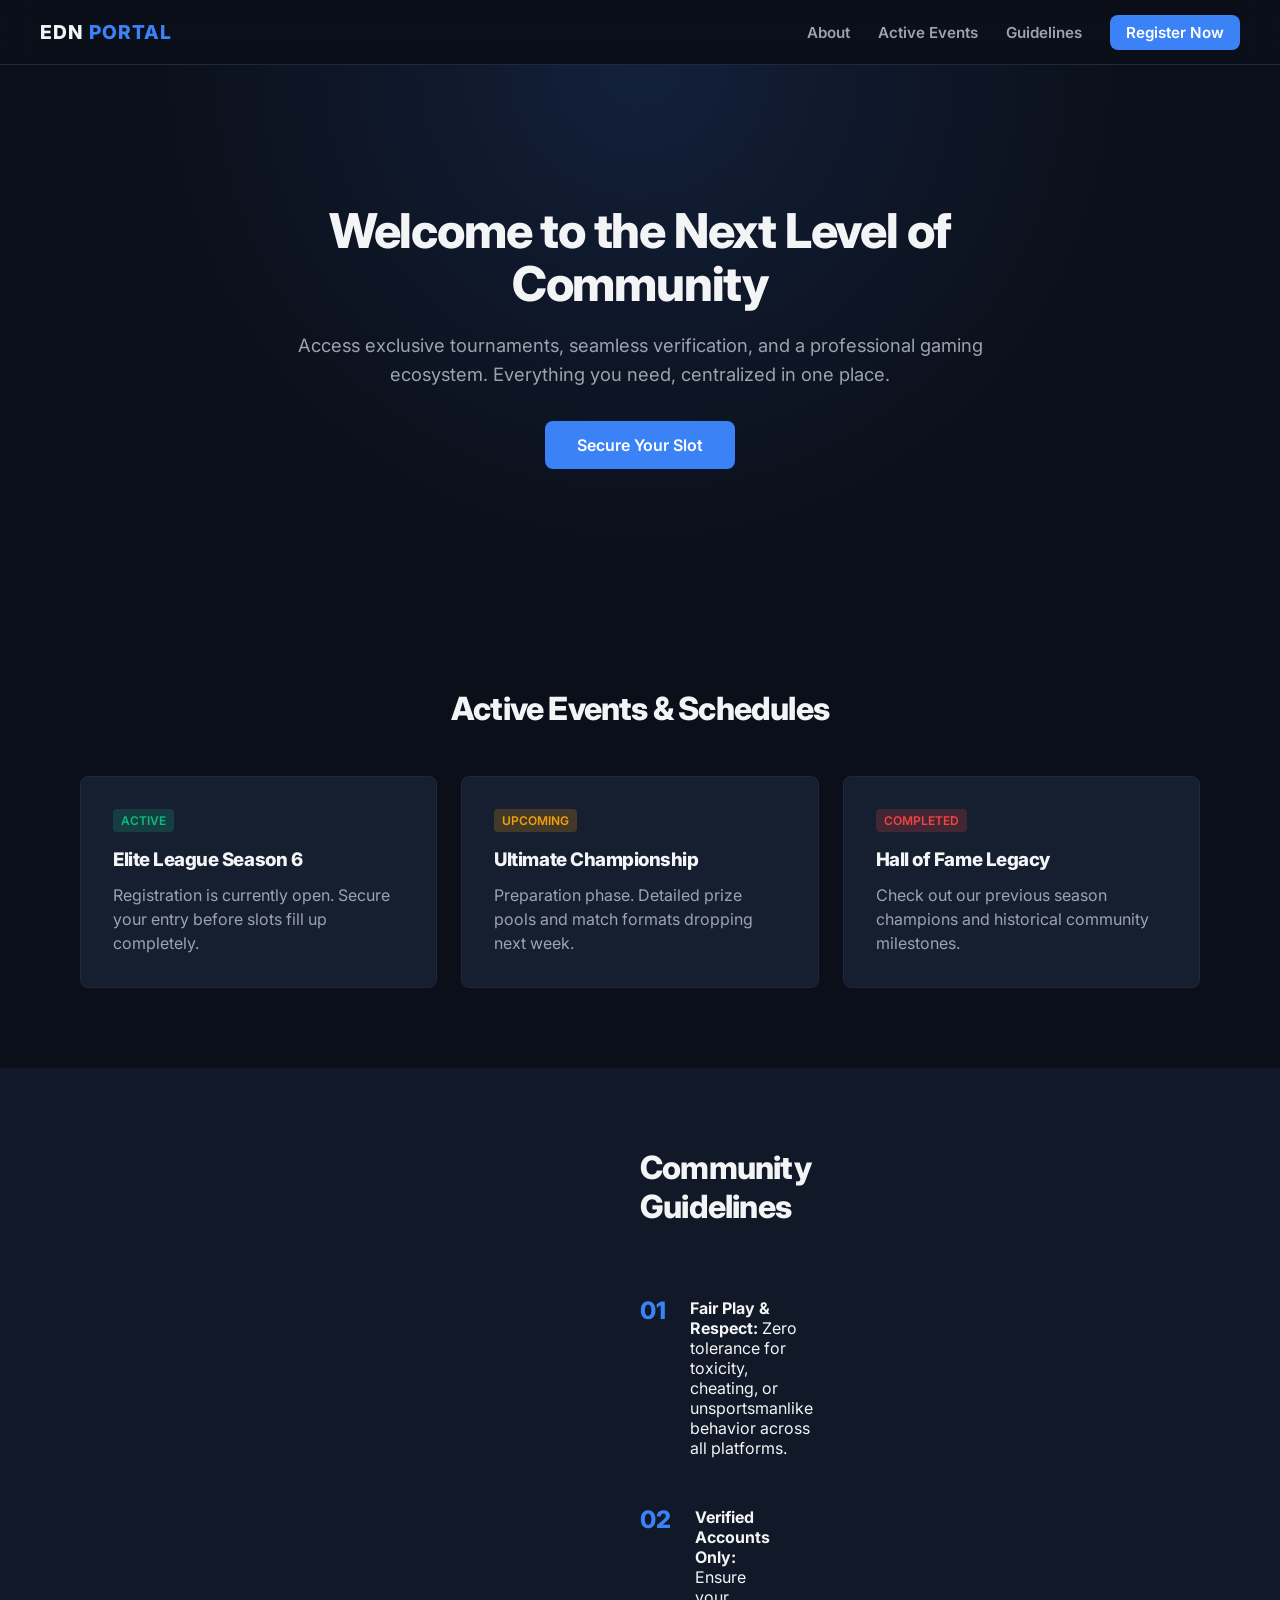
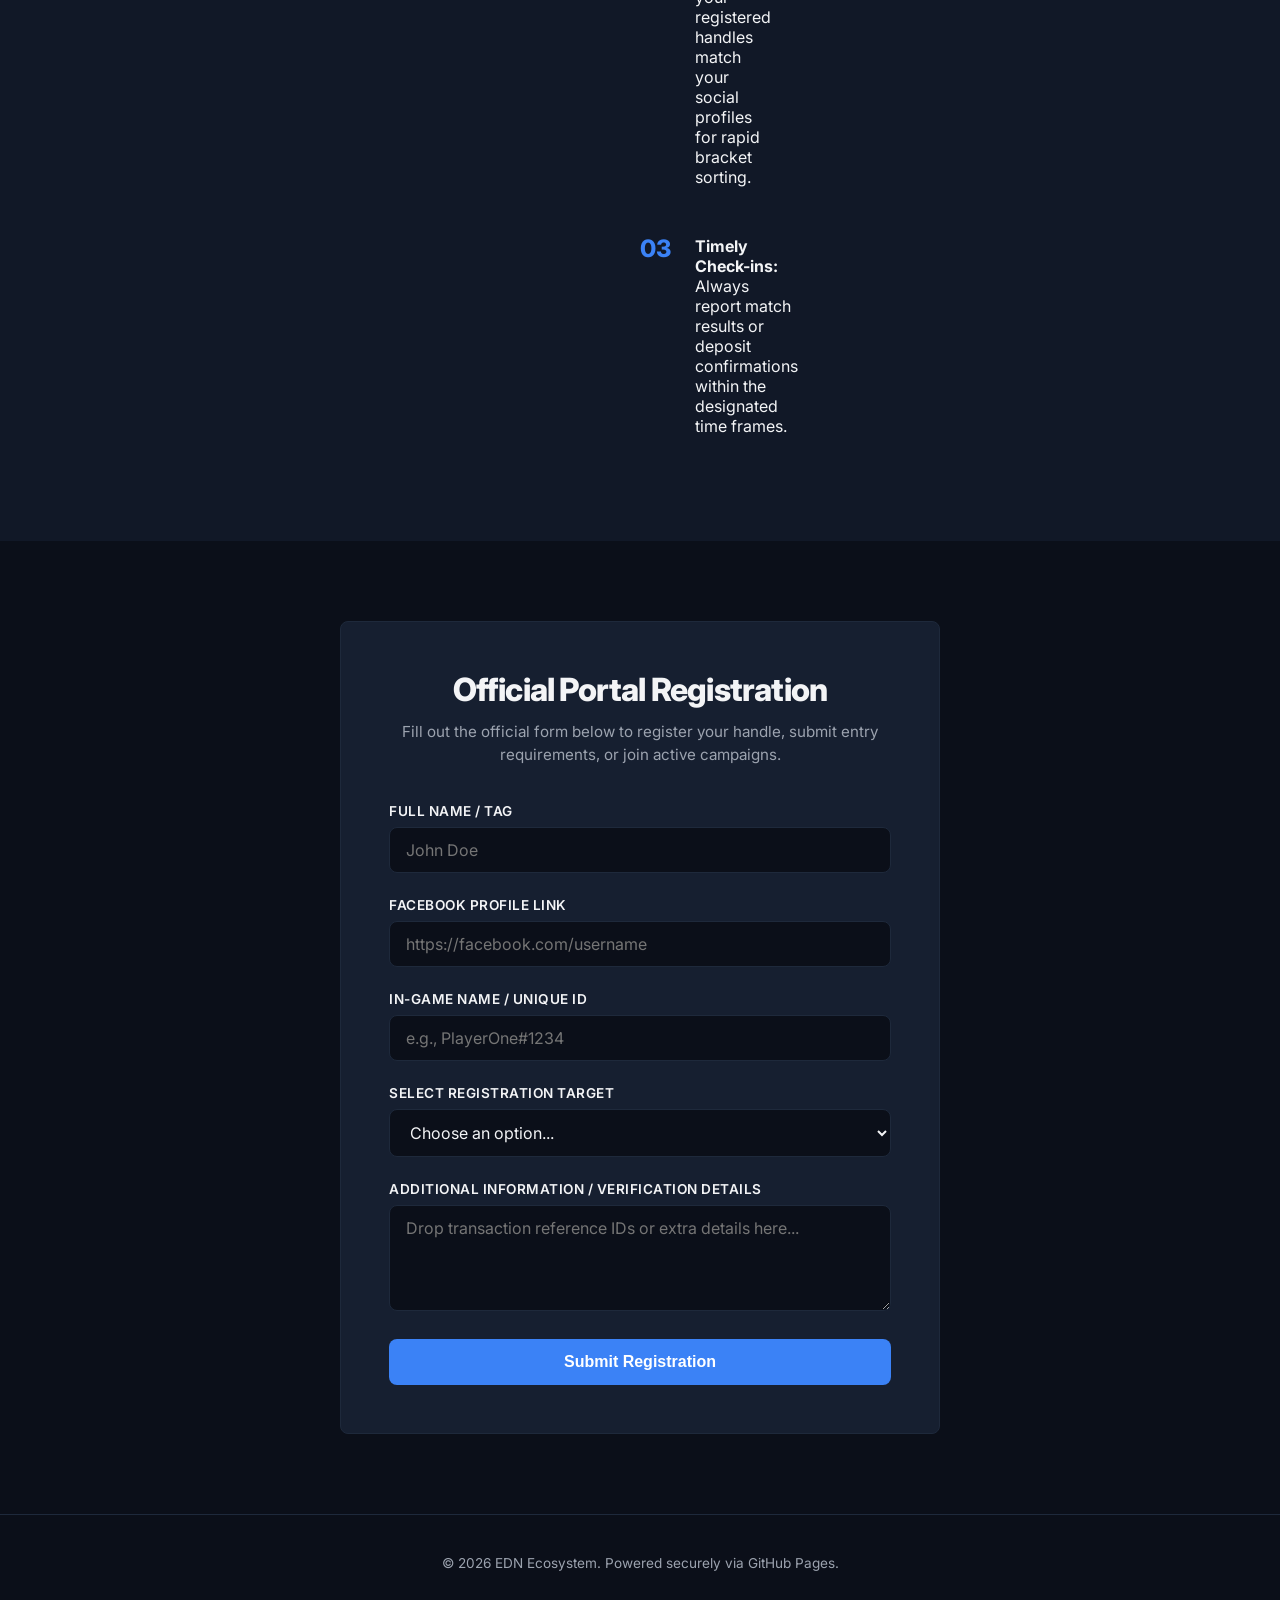
==== index.html @ d6021d8d "Initial launch of community portal" ====
<!DOCTYPE html>
<html lang="en">
<head>
    <meta charset="UTF-8">
    <meta name="viewport" content="width=device-width, initial-scale=1.0">
    <title>Community Hub & Portal</title>
    <link rel="stylesheet" href="style.css">
    <link rel="preconnect" href="https://fonts.googleapis.com">
    <link rel="preconnect" href="https://fonts.gstatic.com" crossorigin>
    <link href="https://fonts.googleapis.com/css2?family=Inter:wght@400;600;800&display=swap" rel="stylesheet">
</head>
<body>

    <header class="navbar">
        <div class="logo">EDN <span>PORTAL</span></div>
        <nav>
            <a href="#about">About</a>
            <a href="#events">Active Events</a>
            <a href="#rules">Guidelines</a>
            <a href="#register" class="cta-nav">Register Now</a>
        </nav>
    </header>

    <section class="hero">
        <div class="hero-content">
            <h1>Welcome to the Next Level of Community</h1>
            <p>Access exclusive tournaments, seamless verification, and a professional gaming ecosystem. Everything you need, centralized in one place.</p>
            <a href="#register" class="btn-primary">Secure Your Slot</a>
        </div>
    </section>

    <main class="container">
        
        <section id="events" class="section">
            <h2 class="section-title">Active Events & Schedules</h2>
            <div class="grid">
                <div class="card">
                    <span class="badge live">Active</span>
                    <h3>Elite League Season 6</h3>
                    <p>Registration is currently open. Secure your entry before slots fill up completely.</p>
                </div>
                <div class="card">
                    <span class="badge upcoming">Upcoming</span>
                    <h3>Ultimate Championship</h3>
                    <p>Preparation phase. Detailed prize pools and match formats dropping next week.</p>
                </div>
                <div class="card">
                    <span class="badge closed">Completed</span>
                    <h3>Hall of Fame Legacy</h3>
                    <p>Check out our previous season champions and historical community milestones.</p>
                </div>
            </div>
        </section>

        <section id="rules" class="section alt-bg">
            <h2 class="section-title">Community Guidelines</h2>
            <div class="rules-list">
                <div class="rule-item">
                    <span class="rule-number">01</span>
                    <p><strong>Fair Play & Respect:</strong> Zero tolerance for toxicity, cheating, or unsportsmanlike behavior across all platforms.</p>
                </div>
                <div class="rule-item">
                    <span class="rule-number">02</span>
                    <p><strong>Verified Accounts Only:</strong> Ensure your registered handles match your social profiles for rapid bracket sorting.</p>
                </div>
                <div class="rule-item">
                    <span class="rule-number">03</span>
                    <p><strong>Timely Check-ins:</strong> Always report match results or deposit confirmations within the designated time frames.</p>
                </div>
            </div>
        </section>

        <section id="register" class="section form-section">
            <div class="form-container">
                <h2 class="section-title">Official Portal Registration</h2>
                <p class="form-subtitle">Fill out the official form below to register your handle, submit entry requirements, or join active campaigns.</p>
                
                <form action="https://formspree.io/f/xykavnzn" method="POST">
                    
                    <div class="form-group">
                        <label for="name">Full Name / Tag</label>
                        <input type="text" id="name" name="name" placeholder="John Doe" required>
                    </div>

                    <div class="form-group">
                        <label for="fb-profile">Facebook Profile Link</label>
                        <input type="url" id="fb-profile" name="fb_profile" placeholder="https://facebook.com/username" required>
                    </div>

                    <div class="form-group">
                        <label for="ingame-id">In-Game Name / Unique ID</label>
                        <input type="text" id="ingame-id" name="ingame_id" placeholder="e.g., PlayerOne#1234" required>
                    </div>

                    <div class="form-group">
                        <label for="entry-type">Select Registration Target</label>
                        <select id="entry-type" name="entry_type" required>
                            <option value="" disabled selected>Choose an option...</option>
                            <option value="elite-league-s6">Elite League Division S6 Entry</option>
                            <option value="general-membership">General Verified Member Access</option>
                            <option value="agent-deposit">Deposit / Transaction Validation</option>
                        </select>
                    </div>

                    <div class="form-group">
                        <label for="notes">Additional Information / Verification Details</label>
                        <textarea id="notes" name="additional_info" rows="4" placeholder="Drop transaction reference IDs or extra details here..."></textarea>
                    </div>

                    <button type="submit" class="btn-submit">Submit Registration</button>
                </form>
            </div>
        </section>

    </main>

    <footer>
        <p>&copy; 2026 EDN Ecosystem. Powered securely via GitHub Pages.</p>
    </footer>

</body>
</html>
---- style.css ----
/* Modern Reset & Base Variables */
:root {
    --bg-main: #0B0F19;
    --bg-card: #161F30;
    --bg-alt: #111827;
    --text-main: #F3F4F6;
    --text-muted: #9CA3AF;
    --accent: #3B82F6; /* Vibrant electric blue */
    --accent-hover: #2563EB;
    --success: #10B981;
    --warning: #F59E0B;
    --danger: #EF4444;
    --radius: 8px;
}

* {
    box-sizing: border-box;
    margin: 0;
    padding: 0;
}

html {
    scroll-behavior: smooth;
    font-family: 'Inter', sans-serif;
    background-color: var(--bg-main);
    color: var(--text-main);
}

/* Typography Layouts */
h1, h2, h3 {
    font-weight: 800;
    letter-spacing: -0.025em;
}

/* Layout Container */
.container {
    max-width: 1200px;
    margin: 0 auto;
    padding: 0 20px;
}

/* Navigation Menu */
.navbar {
    display: flex;
    justify-content: space-between;
    align-items: center;
    padding: 20px 40px;
    background-color: rgba(11, 15, 25, 0.8);
    backdrop-filter: blur(12px);
    position: sticky;
    top: 0;
    z-index: 100;
    border-bottom: 1px solid #1E293B;
}

.logo {
    font-weight: 800;
    font-size: 1.2rem;
    letter-spacing: 1px;
}

.logo span {
    color: var(--accent);
}

nav a {
    color: var(--text-muted);
    text-decoration: none;
    margin-left: 24px;
    font-weight: 600;
    font-size: 0.95rem;
    transition: color 0.2s ease;
}

nav a:hover {
    color: var(--text-main);
}

nav .cta-nav {
    background-color: var(--accent);
    color: #FFF;
    padding: 8px 16px;
    border-radius: var(--radius);
}

nav .cta-nav:hover {
    background-color: var(--accent-hover);
}

/* Hero Section Structure */
.hero {
    padding: 140px 20px;
    text-align: center;
    background: radial-gradient(circle at top, rgba(59, 130, 246, 0.15), transparent 60%);
}

.hero-content {
    max-width: 700px;
    margin: 0 auto;
}

.hero h1 {
    font-size: 3rem;
    line-height: 1.1;
    margin-bottom: 20px;
}

.hero p {
    font-size: 1.15rem;
    color: var(--text-muted);
    margin-bottom: 32px;
    line-height: 1.6;
}

/* Core Buttons */
.btn-primary {
    display: inline-block;
    background-color: var(--accent);
    color: #FFF;
    padding: 14px 32px;
    border-radius: var(--radius);
    text-decoration: none;
    font-weight: 600;
    transition: background-color 0.2s ease, transform 0.1s ease;
}

.btn-primary:hover {
    background-color: var(--accent-hover);
    transform: translateY(-1px);
}

/* Grid & Cards Section */
.section {
    padding: 80px 20px;
}

.alt-bg {
    background-color: var(--bg-alt);
    margin-left: -50vw;
    margin-right: -50vw;
    position: relative;
    left: 50%;
    right: 50%;
    width: 100vw;
    padding-left: 50vw;
    padding-right: 50vw;
}

.section-title {
    font-size: 2rem;
    text-align: center;
    margin-bottom: 48px;
}

.grid {
    display: grid;
    grid-template-columns: repeat(auto-fit, minmax(280px, 1fr));
    gap: 24px;
}

.card {
    background-color: var(--bg-card);
    padding: 32px;
    border-radius: var(--radius);
    border: 1px solid #1E293B;
    position: relative;
}

/* Badges for Event Statuses */
.badge {
    display: inline-block;
    padding: 4px 8px;
    font-size: 0.75rem;
    font-weight: 600;
    border-radius: 4px;
    margin-bottom: 16px;
    text-transform: uppercase;
}

.badge.live { background-color: rgba(16, 185, 129, 0.2); color: var(--success); }
.badge.upcoming { background-color: rgba(245, 158, 11, 0.2); color: var(--warning); }
.badge.closed { background-color: rgba(239, 68, 68, 0.2); color: var(--danger); }

.card h3 { margin-bottom: 12px; }
.card p { color: var(--text-muted); line-height: 1.5; }

/* Rules Section Layout */
.rules-list {
    max-width: 800px;
    margin: 0 auto;
}

.rule-item {
    display: flex;
    align-items: flex-start;
    padding: 24px 0;
    border-bottom: 1px solid #1E293B;
}

.rule-number {
    font-size: 1.5rem;
    font-weight: 800;
    color: var(--accent);
    margin-right: 24px;
    margin-top: -2px;
}

/* Embedded Form Elements */
.form-section {
    display: flex;
    justify-content: center;
}

.form-container {
    background-color: var(--bg-card);
    padding: 48px;
    border-radius: var(--radius);
    border: 1px solid #1E293B;
    width: 100%;
    max-width: 600px;
}

.form-subtitle {
    text-align: center;
    color: var(--text-muted);
    margin-top: -36px;
    margin-bottom: 36px;
    font-size: 0.95rem;
    line-height: 1.5;
}

.form-group {
    margin-bottom: 24px;
}

.form-group label {
    display: block;
    font-size: 0.85rem;
    font-weight: 600;
    margin-bottom: 8px;
    color: var(--text-main);
    text-transform: uppercase;
    letter-spacing: 0.5px;
}

.form-group input, 
.form-group select, 
.form-group textarea {
    width: 100%;
    padding: 12px 16px;
    background-color: var(--bg-main);
    border: 1px solid #1E293B;
    border-radius: var(--radius);
    color: var(--text-main);
    font-family: inherit;
    font-size: 1rem;
    transition: border-color 0.2s ease, box-shadow 0.2s ease;
}

.form-group input:focus, 
.form-group select:focus, 
.form-group textarea:focus {
    outline: none;
    border-color: var(--accent);
    box-shadow: 0 0 0 3px rgba(59, 130, 246, 0.15);
}

.btn-submit {
    width: 100%;
    background-color: var(--accent);
    color: #FFF;
    border: none;
    padding: 14px;
    font-size: 1rem;
    font-weight: 600;
    border-radius: var(--radius);
    cursor: pointer;
    transition: background-color 0.2s ease;
}

.btn-submit:hover {
    background-color: var(--accent-hover);
}

/* Footer Design */
footer {
    text-align: center;
    padding: 40px 20px;
    color: var(--text-muted);
    font-size: 0.85rem;
    border-top: 1px solid #1E293B;
}

/* Mobile Media Queries */
@media (max-width: 768px) {
    .navbar { padding: 20px; }
    nav { display: none; } /* Simplicity override for starter code */
    .hero h1 { font-size: 2.2rem; }
    .form-container { padding: 24px; }
}
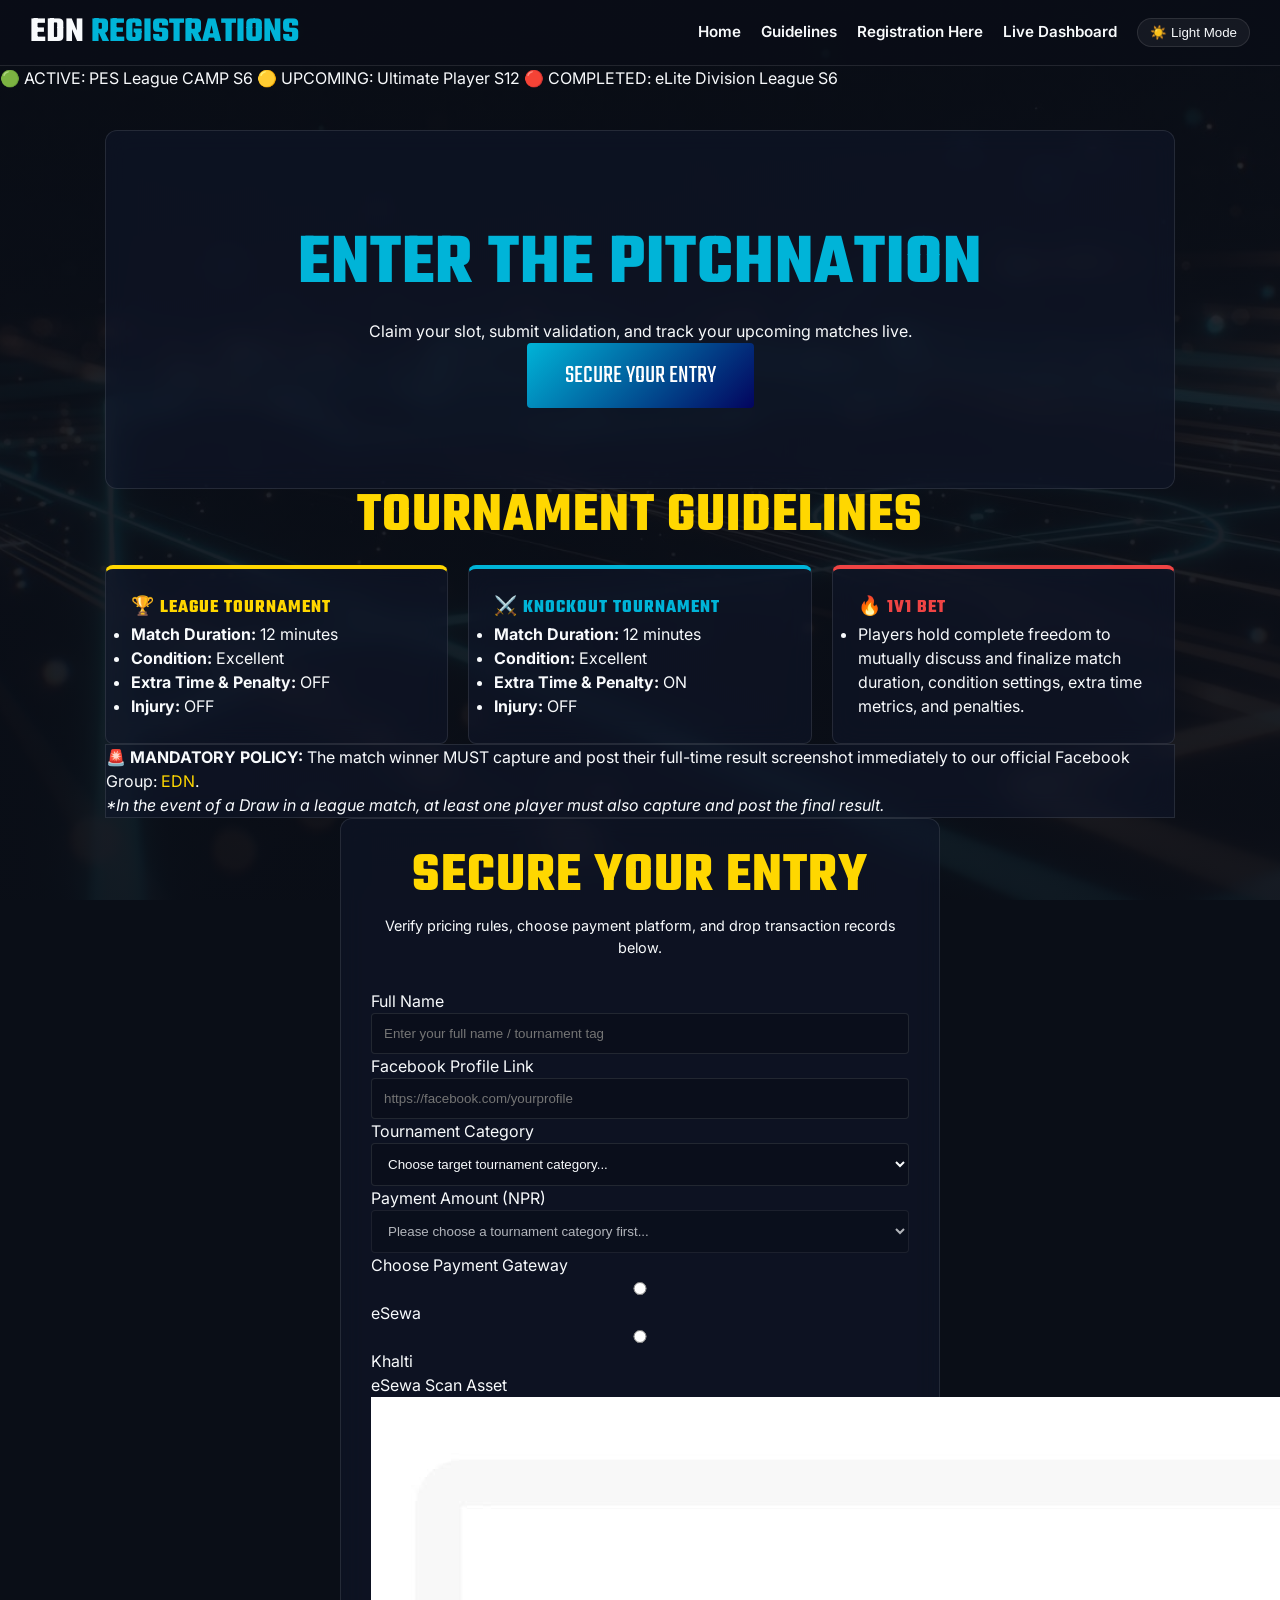
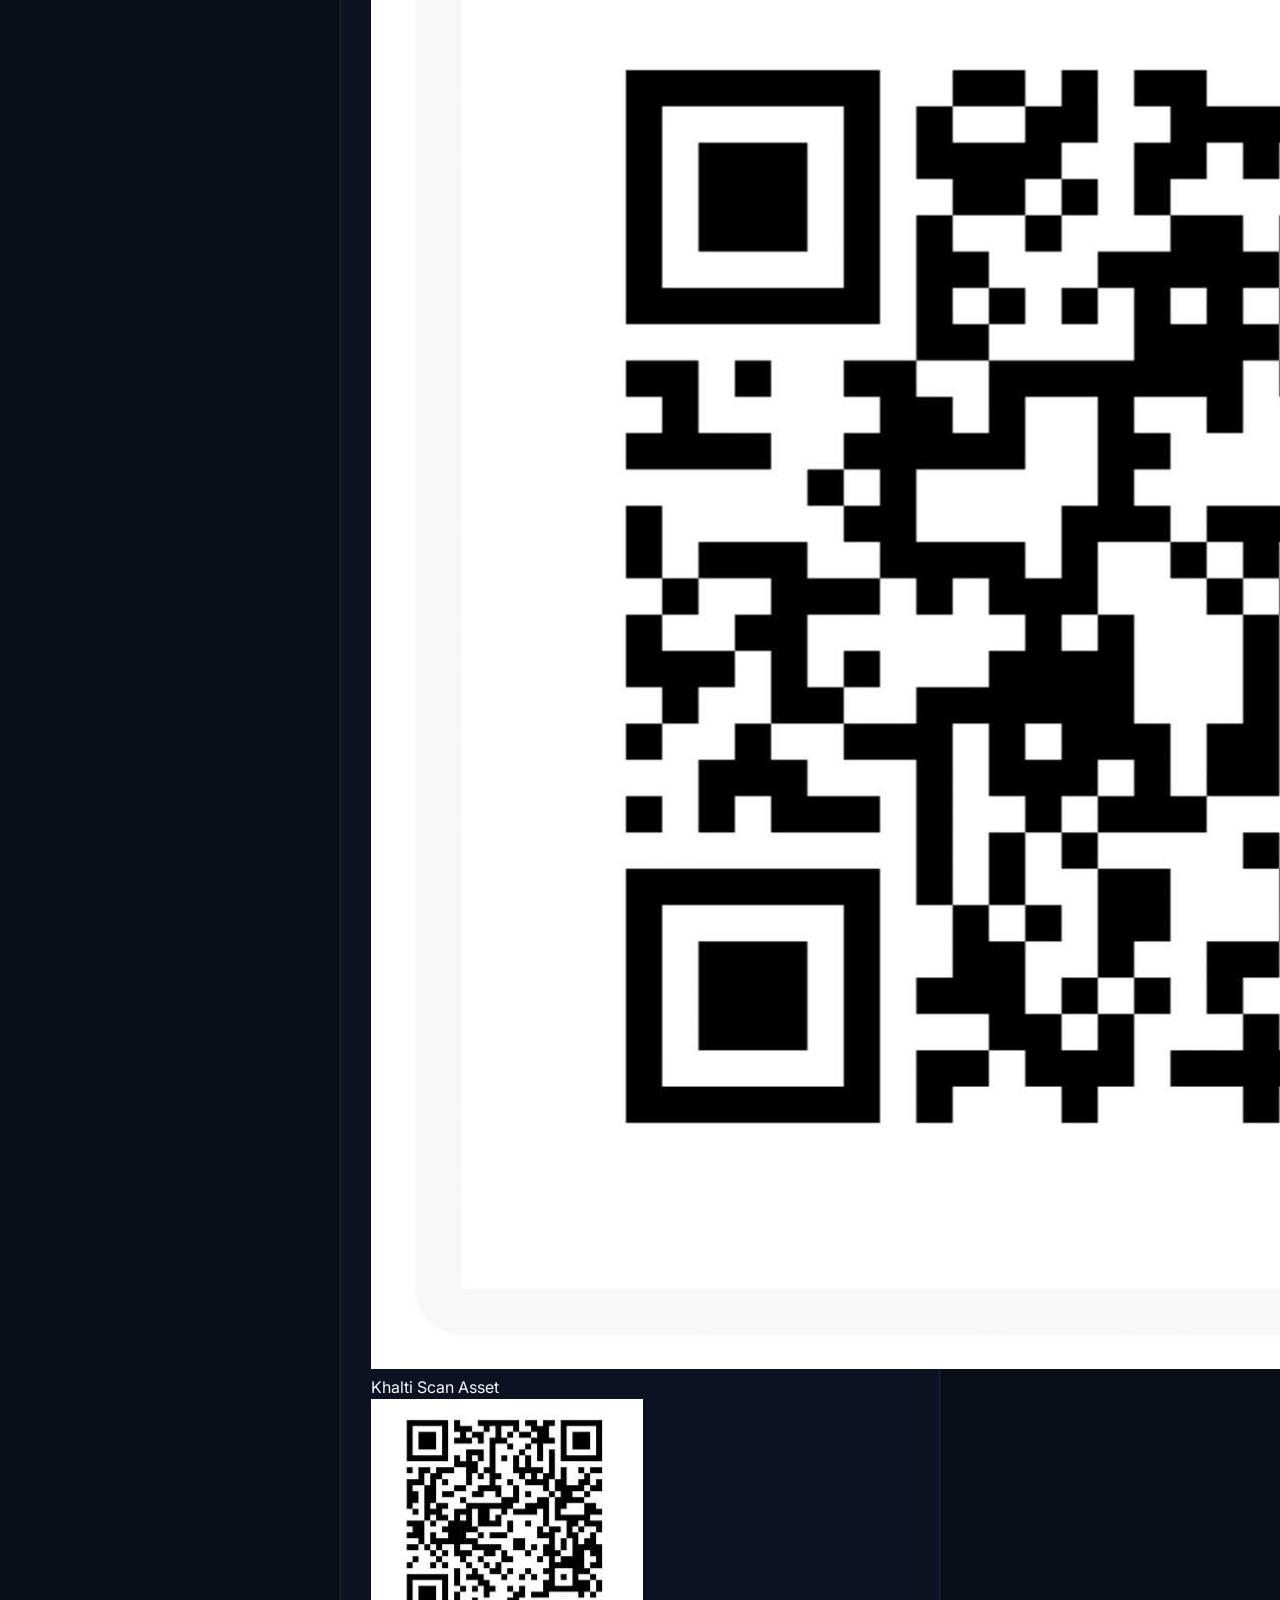
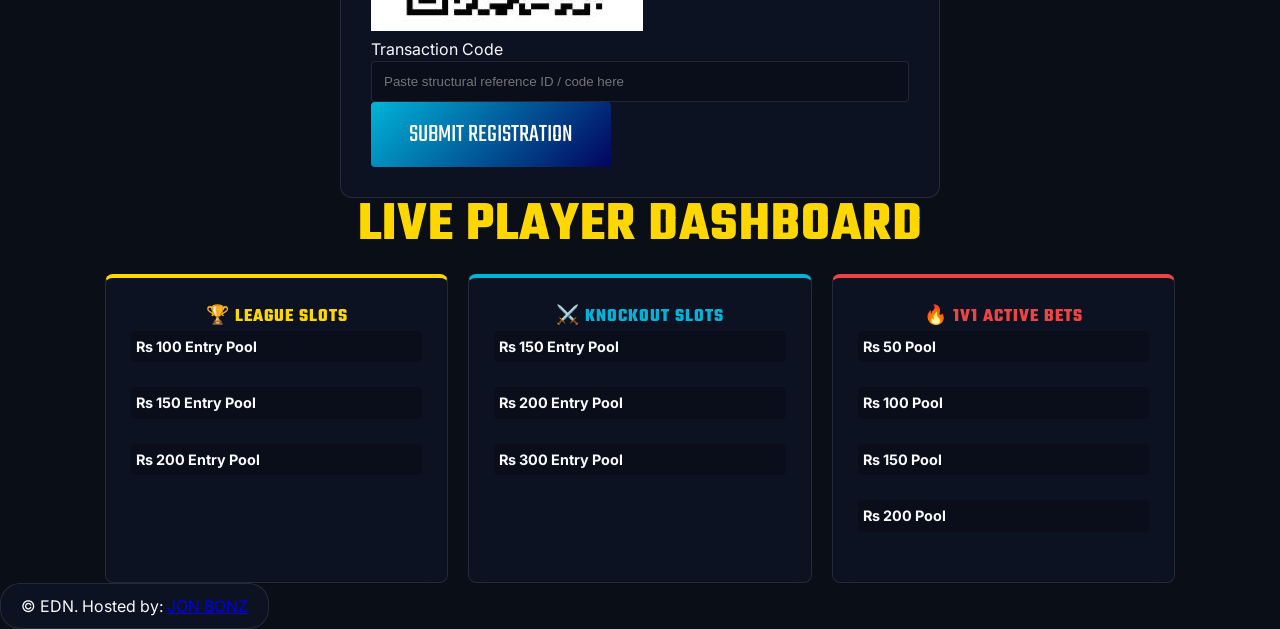
==== commit 85b70332: "Total new design applied" ====
--- a/index.html
+++ b/index.html
@@ -3,120 +3,274 @@
 <head>
     <meta charset="UTF-8">
     <meta name="viewport" content="width=device-width, initial-scale=1.0">
-    <title>Community Hub & Portal</title>
+    <title>EDN REGISTRATIONS</title>
     <link rel="stylesheet" href="style.css">
     <link rel="preconnect" href="https://fonts.googleapis.com">
     <link rel="preconnect" href="https://fonts.gstatic.com" crossorigin>
-    <link href="https://fonts.googleapis.com/css2?family=Inter:wght@400;600;800&display=swap" rel="stylesheet">
+    <link href="https://fonts.googleapis.com/css2?family=Teko:wght@500;700&family=Inter:wght@400;600;700&display=swap" rel="stylesheet">
 </head>
-<body>
+<body class="dark-mode">
 
     <header class="navbar">
-        <div class="logo">EDN <span>PORTAL</span></div>
+        <div class="logo" onclick="switchPage('home')" style="cursor: pointer;">EDN <span>REGISTRATIONS</span></div>
         <nav>
-            <a href="#about">About</a>
-            <a href="#events">Active Events</a>
-            <a href="#rules">Guidelines</a>
-            <a href="#register" class="cta-nav">Register Now</a>
+            <a href="#" onclick="switchPage('home')">Home</a>
+            <a href="#" onclick="switchPage('guidelines')">Guidelines</a>
+            <a href="#" onclick="switchPage('register')" class="cta-nav">Registration Here</a>
+            <a href="#" onclick="switchPage('dashboard')">Live Dashboard</a>
+            <button id="theme-toggle" class="btn-theme">☀️ Light Mode</button>
         </nav>
     </header>
 
-    <section class="hero">
-        <div class="hero-content">
-            <h1>Welcome to the Next Level of Community</h1>
-            <p>Access exclusive tournaments, seamless verification, and a professional gaming ecosystem. Everything you need, centralized in one place.</p>
-            <a href="#register" class="btn-primary">Secure Your Slot</a>
-        </div>
-    </section>
+    <div id="events" class="noticeboard-container">
+        <div class="noticeboard">
+            <span class="notice-item active">🟢 ACTIVE: PES League CAMP S6</span>
+            <span class="notice-item upcoming">🟡 UPCOMING: Ultimate Player S12</span>
+            <span class="notice-item completed">🔴 COMPLETED: eLite Division League S6</span>
+        </div>
+    </div>
 
     <main class="container">
+
+        <div id="page-home" class="view-page active">
+            <section class="hero glass-panel">
+                <div class="hero-content">
+                    <h1>ENTER THE PITCHNATION</h1>
+                    <p>Claim your slot, submit validation, and track your upcoming matches live.</p>
+                    <button onclick="switchPage('register')" class="btn-primary">SECURE YOUR ENTRY</button>
+                </div>
+            </section>
+        </div>
+
+        <div id="page-guidelines" class="view-page">
+            <section class="section">
+                <h2 class="section-title">TOURNAMENT GUIDELINES</h2>
+                <div class="grid">
+                    <div class="card ef-card glass-panel" style="border-top-color: var(--accent-gold);">
+                        <h3 class="highlight-gold">🏆 League Tournament</h3>
+                        <ul>
+                            <li><strong>Match Duration:</strong> 12 minutes</li>
+                            <li><strong>Condition:</strong> Excellent</li>
+                            <li><strong>Extra Time & Penalty:</strong> OFF</li>
+                            <li><strong>Injury:</strong> OFF</li>
+                        </ul>
+                    </div>
+                    <div class="card ef-card glass-panel" style="border-top-color: var(--accent-blue);">
+                        <h3 style="color: var(--accent-blue);">⚔️ Knockout Tournament</h3>
+                        <ul>
+                            <li><strong>Match Duration:</strong> 12 minutes</li>
+                            <li><strong>Condition:</strong> Excellent</li>
+                            <li><strong>Extra Time & Penalty:</strong> ON</li>
+                            <li><strong>Injury:</strong> OFF</li>
+                        </ul>
+                    </div>
+                    <div class="card ef-card glass-panel" style="border-top-color: #ef4444;">
+                        <h3 style="color: #ef4444;">🔥 1v1 Bet</h3>
+                        <ul>
+                            <li>Players hold complete freedom to mutually discuss and finalize match duration, condition settings, extra time metrics, and penalties.</li>
+                        </ul>
+                    </div>
+                </div>
+                
+                <div class="alert-box glass-panel">
+                    <strong>🚨 MANDATORY POLICY:</strong> The match winner MUST capture and post their full-time result screenshot immediately to our official Facebook Group: <span class="highlight-gold">EDN</span>.<br>
+                    <em>*In the event of a Draw in a league match, at least one player must also capture and post the final result.</em>
+                </div>
+            </section>
+        </div>
+
+        <div id="page-register" class="view-page">
+            <section class="section form-section">
+                <div class="form-container glass-panel">
+                    <h2 class="section-title text-center" style="margin-bottom: 10px;">SECURE YOUR ENTRY</h2>
+                    <p class="text-center" style="color: var(--text-muted); margin-bottom: 30px; font-size: 0.9rem;">Verify pricing rules, choose payment platform, and drop transaction records below.</p>
+                    
+                    <form action="https://formspree.io/f/xykavnzn" method="POST">
+                        <div class="form-group">
+                            <label for="name">Full Name</label>
+                            <input type="text" id="name" name="name" placeholder="Enter your full name / tournament tag" required>
+                        </div>
+
+                        <div class="form-group">
+                            <label for="fb-profile">Facebook Profile Link</label>
+                            <input type="url" id="fb-profile" name="fb_profile" placeholder="https://facebook.com/yourprofile" required>
+                        </div>
+
+                        <div class="form-group">
+                            <label for="category">Tournament Category</label>
+                            <select id="category" name="category" required>
+                                <option value="" disabled selected>Choose target tournament category...</option>
+                                <option value="league">League Tournament</option>
+                                <option value="knockout">Knockout Tournament</option>
+                                <option value="1v1">1 vs 1 Bet</option>
+                            </select>
+                        </div>
+
+                        <div class="form-group">
+                            <label for="amount">Payment Amount (NPR)</label>
+                            <select id="amount" name="amount" required disabled>
+                                <option value="" disabled selected>Please choose a tournament category first...</option>
+                            </select>
+                        </div>
+
+                        <div class="form-group">
+                            <label>Choose Payment Gateway</label>
+                            <div class="radio-group">
+                                <label class="radio-label"><input type="radio" name="payment_method" value="esewa" required> eSewa</label>
+                                <label class="radio-label"><input type="radio" name="payment_method" value="khalti" required> Khalti</label>
+                            </div>
+                            
+                            <div class="qr-container">
+                                <div class="qr-box">
+                                    <p>eSewa Scan Asset</p>
+                                    <img src="esewa-qr.jpg" alt="eSewa QR Asset Link" class="qr-img">
+                                </div>
+                                <div class="qr-box">
+                                    <p>Khalti Scan Asset</p>
+                                    <img src="khalti-qr.jpg" alt="Khalti QR Asset Link" class="qr-img">
+                                </div>
+                            </div>
+                        </div>
+
+                        <div class="form-group">
+                            <label for="transaction-code">Transaction Code</label>
+                            <input type="text" id="transaction-code" name="transaction_code" placeholder="Paste structural reference ID / code here" required>
+                        </div>
+
+                        <button type="submit" class="btn-submit">SUBMIT REGISTRATION</button>
+                    </form>
+                </div>
+            </section>
+        </div>
+
+        <div id="page-dashboard" class="view-page">
+            <section class="section">
+                <h2 class="section-title text-center">LIVE PLAYER DASHBOARD</h2>
+                
+                <div class="grid">
+                    <div class="card ef-card glass-panel" style="border-top-color: var(--accent-gold);">
+                        <h3 class="highlight-gold text-center">🏆 LEAGUE SLOTS</h3>
+                        
+                        <div class="tier-group">
+                            <h4>Rs 100 Entry Pool</h4>
+                            <ol class="player-list">
+                                </ol>
+                        </div>
+                        <div class="tier-group">
+                            <h4>Rs 150 Entry Pool</h4>
+                            <ol class="player-list">
+                                </ol>
+                        </div>
+                        <div class="tier-group">
+                            <h4>Rs 200 Entry Pool</h4>
+                            <ol class="player-list">
+                                </ol>
+                        </div>
+                    </div>
+
+                    <div class="card ef-card glass-panel" style="border-top-color: var(--accent-blue);">
+                        <h3 style="color: var(--accent-blue);" class="text-center">⚔️ KNOCKOUT SLOTS</h3>
+                        
+                        <div class="tier-group">
+                            <h4>Rs 150 Entry Pool</h4>
+                            <ol class="player-list">
+                                </ol>
+                        </div>
+                        <div class="tier-group">
+                            <h4>Rs 200 Entry Pool</h4>
+                            <ol class="player-list">
+                                </ol>
+                        </div>
+                        <div class="tier-group">
+                            <h4>Rs 300 Entry Pool</h4>
+                            <ol class="player-list">
+                                </ol>
+                        </div>
+                    </div>
+
+                    <div class="card ef-card glass-panel" style="border-top-color: #ef4444;">
+                        <h3 style="color: #ef4444;" class="text-center">🔥 1V1 ACTIVE BETS</h3>
+                        
+                        <div class="tier-group">
+                            <h4>Rs 50 Pool</h4>
+                            <ul class="player-list bet-list">
+                                </ul>
+                        </div>
+                        <div class="tier-group">
+                            <h4>Rs 100 Pool</h4>
+                            <ul class="player-list bet-list">
+                                </ul>
+                        </div>
+                        <div class="tier-group">
+                            <h4>Rs 150 Pool</h4>
+                            <ul class="player-list bet-list">
+                                </ul>
+                        </div>
+                        <div class="tier-group">
+                            <h4>Rs 200 Pool</h4>
+                            <ul class="player-list bet-list">
+                                </ul>
+                        </div>
+                    </div>
+                </div>
+            </section>
+        </div>
+
+    </main>
+
+    <footer>
+        <p class="glass-panel" style="display:inline-block; padding: 10px 20px; border-radius: 20px;">
+            &copy; EDN. Hosted by: <a href="https://facebook.com/pesmatches5" target="_blank" class="footer-link">JON BONZ</a>
+        </p>
+    </footer>
+
+    <script>
+        // --- 1. SPA View Switcher Logic ---
+        function switchPage(pageId) {
+            // Hide all pages
+            document.querySelectorAll('.view-page').forEach(page => {
+                page.classList.remove('active');
+            });
+            // Show targeted page
+            document.getElementById('page-' + pageId).classList.add('active');
+            window.scrollTo(0, 0);
+        }
+
+        // --- 2. Cost Array Management mapping ---
+        const categorySelect = document.getElementById('category');
+        const amountSelect = document.getElementById('amount');
         
-        <section id="events" class="section">
-            <h2 class="section-title">Active Events & Schedules</h2>
-            <div class="grid">
-                <div class="card">
-                    <span class="badge live">Active</span>
-                    <h3>Elite League Season 6</h3>
-                    <p>Registration is currently open. Secure your entry before slots fill up completely.</p>
-                </div>
-                <div class="card">
-                    <span class="badge upcoming">Upcoming</span>
-                    <h3>Ultimate Championship</h3>
-                    <p>Preparation phase. Detailed prize pools and match formats dropping next week.</p>
-                </div>
-                <div class="card">
-                    <span class="badge closed">Completed</span>
-                    <h3>Hall of Fame Legacy</h3>
-                    <p>Check out our previous season champions and historical community milestones.</p>
-                </div>
-            </div>
-        </section>
-
-        <section id="rules" class="section alt-bg">
-            <h2 class="section-title">Community Guidelines</h2>
-            <div class="rules-list">
-                <div class="rule-item">
-                    <span class="rule-number">01</span>
-                    <p><strong>Fair Play & Respect:</strong> Zero tolerance for toxicity, cheating, or unsportsmanlike behavior across all platforms.</p>
-                </div>
-                <div class="rule-item">
-                    <span class="rule-number">02</span>
-                    <p><strong>Verified Accounts Only:</strong> Ensure your registered handles match your social profiles for rapid bracket sorting.</p>
-                </div>
-                <div class="rule-item">
-                    <span class="rule-number">03</span>
-                    <p><strong>Timely Check-ins:</strong> Always report match results or deposit confirmations within the designated time frames.</p>
-                </div>
-            </div>
-        </section>
-
-        <section id="register" class="section form-section">
-            <div class="form-container">
-                <h2 class="section-title">Official Portal Registration</h2>
-                <p class="form-subtitle">Fill out the official form below to register your handle, submit entry requirements, or join active campaigns.</p>
-                
-                <form action="https://formspree.io/f/xykavnzn" method="POST">
-                    
-                    <div class="form-group">
-                        <label for="name">Full Name / Tag</label>
-                        <input type="text" id="name" name="name" placeholder="John Doe" required>
-                    </div>
-
-                    <div class="form-group">
-                        <label for="fb-profile">Facebook Profile Link</label>
-                        <input type="url" id="fb-profile" name="fb_profile" placeholder="https://facebook.com/username" required>
-                    </div>
-
-                    <div class="form-group">
-                        <label for="ingame-id">In-Game Name / Unique ID</label>
-                        <input type="text" id="ingame-id" name="ingame_id" placeholder="e.g., PlayerOne#1234" required>
-                    </div>
-
-                    <div class="form-group">
-                        <label for="entry-type">Select Registration Target</label>
-                        <select id="entry-type" name="entry_type" required>
-                            <option value="" disabled selected>Choose an option...</option>
-                            <option value="elite-league-s6">Elite League Division S6 Entry</option>
-                            <option value="general-membership">General Verified Member Access</option>
-                            <option value="agent-deposit">Deposit / Transaction Validation</option>
-                        </select>
-                    </div>
-
-                    <div class="form-group">
-                        <label for="notes">Additional Information / Verification Details</label>
-                        <textarea id="notes" name="additional_info" rows="4" placeholder="Drop transaction reference IDs or extra details here..."></textarea>
-                    </div>
-
-                    <button type="submit" class="btn-submit">Submit Registration</button>
-                </form>
-            </div>
-        </section>
-
-    </main>
-
-    <footer>
-        <p>&copy; 2026 EDN Ecosystem. Powered securely via GitHub Pages.</p>
-    </footer>
-
+        const priceMap = {
+            'league': ['Rs 100', 'Rs 150', 'Rs 200'],
+            'knockout': ['Rs 150', 'Rs 200', 'Rs 300'],
+            '1v1': ['Rs 50', 'Rs 100', 'Rs 150', 'Rs 200']
+        };
+
+        categorySelect.addEventListener('change', function() {
+            amountSelect.innerHTML = '<option value="" disabled selected>Choose Entry Amount...</option>';
+            amountSelect.disabled = false;
+            
+            const targetedRates = priceMap[this.value];
+            targetedRates.forEach(function(rate) {
+                const opt = document.createElement('option');
+                opt.value = rate;
+                opt.textContent = rate;
+                amountSelect.appendChild(opt);
+            });
+        });
+
+        // --- 3. Light & Dark Aesthetic Controller ---
+        const themeBtn = document.getElementById('theme-toggle');
+        const layoutBody = document.body;
+
+        themeBtn.addEventListener('click', () => {
+            layoutBody.classList.toggle('light-mode');
+            if (layoutBody.classList.contains('light-mode')) {
+                themeBtn.textContent = '🌙 Dark Mode';
+            } else {
+                themeBtn.textContent = '☀️ Light Mode';
+            }
+        });
+    </script>
 </body>
 </html>
--- a/style.css
+++ b/style.css
@@ -1,300 +1,133 @@
-/* Modern Reset & Base Variables */
+/* ==========================================================================
+   eFootball Core Theme Setup & Variables
+   ========================================================================== */
 :root {
-    --bg-main: #0B0F19;
-    --bg-card: #161F30;
-    --bg-alt: #111827;
-    --text-main: #F3F4F6;
-    --text-muted: #9CA3AF;
-    --accent: #3B82F6; /* Vibrant electric blue */
-    --accent-hover: #2563EB;
-    --success: #10B981;
-    --warning: #F59E0B;
-    --danger: #EF4444;
-    --radius: 8px;
+    /* Dark Mode Theme Palettes */
+    --bg-dark: #0a0e17;
+    --text-dark: #f8fafc;
+    --border-dark: rgba(255,255,255,0.1);
+    --text-muted-dark: #cbd5e1;
+    
+    /* Light Mode Theme Palettes */
+    --bg-light: #f1f5f9;
+    --text-light: #0f172a;
+    --border-light: rgba(0,0,0,0.15);
+    --text-muted-light: #475569;
+
+    /* Theme Identity Colors */
+    --accent-blue: #00b4d8;
+    --accent-gold: #ffd700;
+    
+    --font-heading: 'Teko', sans-serif;
+    --font-body: 'Inter', sans-serif;
+    --transition: all 0.3s cubic-bezier(0.4, 0, 0.2, 1);
 }
 
-* {
-    box-sizing: border-box;
-    margin: 0;
-    padding: 0;
+* { box-sizing: border-box; margin: 0; padding: 0; }
+
+html, body {
+    overflow-x: hidden;
+    width: 100%;
+    min-height: 100vh;
 }
 
-html {
-    scroll-behavior: smooth;
-    font-family: 'Inter', sans-serif;
-    background-color: var(--bg-main);
-    color: var(--text-main);
+/* ==========================================================================
+   Background & Theme Engine
+   ========================================================================== */
+body {
+    font-family: var(--font-body);
+    transition: var(--transition);
+    line-height: 1.5;
+    /* Dark Mode: Dark overlay on stadium image */
+    background-color: var(--bg-dark);
+    background-image: linear-gradient(rgba(10, 14, 23, 0.88), rgba(10, 14, 23, 0.95)), url('stadium-bg.jpg');
+    background-attachment: fixed;
+    background-size: cover;
+    background-position: center;
+    background-repeat: no-repeat;
+    color: var(--text-dark);
 }
 
-/* Typography Layouts */
-h1, h2, h3 {
-    font-weight: 800;
-    letter-spacing: -0.025em;
+body.light-mode {
+    background-color: var(--bg-light);
+    /* LIGHT MODE BRIGHTENER: White overlay to make the image soft and bright */
+    background-image: linear-gradient(rgba(255, 255, 255, 0.85), rgba(255, 255, 255, 0.90)), url('stadium-bg.jpg');
+    color: var(--text-light);
 }
 
-/* Layout Container */
-.container {
-    max-width: 1200px;
-    margin: 0 auto;
-    padding: 0 20px;
+/* Glassmorphism Panels */
+.glass-panel {
+    background: rgba(15, 23, 42, 0.6);
+    backdrop-filter: blur(12px);
+    -webkit-backdrop-filter: blur(12px);
+    border: 1px solid var(--border-dark);
 }
 
-/* Navigation Menu */
-.navbar {
-    display: flex;
-    justify-content: space-between;
-    align-items: center;
-    padding: 20px 40px;
-    background-color: rgba(11, 15, 25, 0.8);
-    backdrop-filter: blur(12px);
-    position: sticky;
-    top: 0;
-    z-index: 100;
-    border-bottom: 1px solid #1E293B;
+body.light-mode .glass-panel {
+    background: rgba(255, 255, 255, 0.7);
+    border: 1px solid var(--border-light);
+    box-shadow: 0 8px 32px rgba(0, 0, 0, 0.05);
 }
 
-.logo {
-    font-weight: 800;
-    font-size: 1.2rem;
-    letter-spacing: 1px;
+/* Typography & Contrast Fixes */
+h1, h2, h3 { font-family: var(--font-heading); text-transform: uppercase; letter-spacing: 1px; }
+.text-center { text-align: center; }
+.container { max-width: 1100px; margin: 0 auto; padding: 0 15px; }
+
+.highlight-gold { color: var(--accent-gold); }
+body.light-mode .highlight-gold { color: #b45309; font-weight: bold; } /* Darker Gold for visibility */
+
+.section-title { font-size: 3.5rem; margin-bottom: 20px; color: var(--accent-gold); line-height: 1; text-align: center; }
+body.light-mode .section-title { color: #b45309; }
+
+/* ==========================================================================
+   Components (Nav, Hero, Cards)
+   ========================================================================== */
+.navbar {
+    display: flex; 
+    justify-content: space-between; 
+    align-items: center;
+    padding: 15px 30px; 
+    position: sticky; 
+    top: 0; 
+    z-index: 100;
+    background: rgba(10, 14, 23, 0.85); 
+    border-bottom: 1px solid var(--border-dark);
+}
+body.light-mode .navbar { background: rgba(241, 245, 249, 0.85); border-bottom: 1px solid var(--border-light); }
+
+.logo { font-family: var(--font-heading); font-size: 2.2rem; font-weight: 700; line-height: 1; }
+.logo span { color: var(--accent-blue); }
+
+nav { display: flex; align-items: center; gap: 20px; }
+nav a { color: inherit; text-decoration: none; font-weight: 600; font-size: 0.95rem; }
+.btn-theme { padding: 6px 12px; border-radius: 20px; cursor: pointer; border: 1px solid rgba(255,255,255,0.1); background: rgba(255,255,255,0.05); color: inherit; }
+
+.hero { padding: 80px 20px; text-align: center; border-radius: 12px; margin-top: 40px; }
+.hero h1 { font-size: 4.5rem; color: var(--accent-blue); }
+body.light-mode .hero h1 { color: #0284c7; }
+
+.btn-primary, .btn-submit {
+    display: inline-block; 
+    background: linear-gradient(135deg, var(--accent-blue), #03045e);
+    color: #fff; padding: 14px 38px; font-family: var(--font-heading); 
+    font-size: 1.6rem; border-radius: 4px; border: none; cursor: pointer; text-transform: uppercase;
 }
 
-.logo span {
-    color: var(--accent);
-}
+.grid { display: grid; grid-template-columns: repeat(auto-fit, minmax(280px, 1fr)); gap: 20px; margin-top: 20px; }
+.card { padding: 25px; border-radius: 8px; border-top: 4px solid var(--accent-blue); }
 
-nav a {
-    color: var(--text-muted);
-    text-decoration: none;
-    margin-left: 24px;
-    font-weight: 600;
-    font-size: 0.95rem;
-    transition: color 0.2s ease;
-}
+/* Registration Form */
+.form-container { max-width: 600px; margin: 0 auto; padding: 30px; border-radius: 12px; }
+input, select { width: 100%; padding: 12px; border-radius: 4px; background: rgba(0,0,0,0.2); border: 1px solid var(--border-dark); color: inherit; }
+body.light-mode input, body.light-mode select { background: #fff; border: 1px solid var(--border-light); }
 
-nav a:hover {
-    color: var(--text-main);
-}
+/* Dashboard List */
+.player-list { padding-left: 20px; font-size: 1.1rem; font-weight: 600; }
+.tier-group { margin-bottom: 25px; }
+.tier-group h4 { padding: 5px; background: rgba(0,0,0,0.2); border-radius: 4px; margin-bottom: 10px; font-size: 0.9rem; }
 
-nav .cta-nav {
-    background-color: var(--accent);
-    color: #FFF;
-    padding: 8px 16px;
-    border-radius: var(--radius);
-}
-
-nav .cta-nav:hover {
-    background-color: var(--accent-hover);
-}
-
-/* Hero Section Structure */
-.hero {
-    padding: 140px 20px;
-    text-align: center;
-    background: radial-gradient(circle at top, rgba(59, 130, 246, 0.15), transparent 60%);
-}
-
-.hero-content {
-    max-width: 700px;
-    margin: 0 auto;
-}
-
-.hero h1 {
-    font-size: 3rem;
-    line-height: 1.1;
-    margin-bottom: 20px;
-}
-
-.hero p {
-    font-size: 1.15rem;
-    color: var(--text-muted);
-    margin-bottom: 32px;
-    line-height: 1.6;
-}
-
-/* Core Buttons */
-.btn-primary {
-    display: inline-block;
-    background-color: var(--accent);
-    color: #FFF;
-    padding: 14px 32px;
-    border-radius: var(--radius);
-    text-decoration: none;
-    font-weight: 600;
-    transition: background-color 0.2s ease, transform 0.1s ease;
-}
-
-.btn-primary:hover {
-    background-color: var(--accent-hover);
-    transform: translateY(-1px);
-}
-
-/* Grid & Cards Section */
-.section {
-    padding: 80px 20px;
-}
-
-.alt-bg {
-    background-color: var(--bg-alt);
-    margin-left: -50vw;
-    margin-right: -50vw;
-    position: relative;
-    left: 50%;
-    right: 50%;
-    width: 100vw;
-    padding-left: 50vw;
-    padding-right: 50vw;
-}
-
-.section-title {
-    font-size: 2rem;
-    text-align: center;
-    margin-bottom: 48px;
-}
-
-.grid {
-    display: grid;
-    grid-template-columns: repeat(auto-fit, minmax(280px, 1fr));
-    gap: 24px;
-}
-
-.card {
-    background-color: var(--bg-card);
-    padding: 32px;
-    border-radius: var(--radius);
-    border: 1px solid #1E293B;
-    position: relative;
-}
-
-/* Badges for Event Statuses */
-.badge {
-    display: inline-block;
-    padding: 4px 8px;
-    font-size: 0.75rem;
-    font-weight: 600;
-    border-radius: 4px;
-    margin-bottom: 16px;
-    text-transform: uppercase;
-}
-
-.badge.live { background-color: rgba(16, 185, 129, 0.2); color: var(--success); }
-.badge.upcoming { background-color: rgba(245, 158, 11, 0.2); color: var(--warning); }
-.badge.closed { background-color: rgba(239, 68, 68, 0.2); color: var(--danger); }
-
-.card h3 { margin-bottom: 12px; }
-.card p { color: var(--text-muted); line-height: 1.5; }
-
-/* Rules Section Layout */
-.rules-list {
-    max-width: 800px;
-    margin: 0 auto;
-}
-
-.rule-item {
-    display: flex;
-    align-items: flex-start;
-    padding: 24px 0;
-    border-bottom: 1px solid #1E293B;
-}
-
-.rule-number {
-    font-size: 1.5rem;
-    font-weight: 800;
-    color: var(--accent);
-    margin-right: 24px;
-    margin-top: -2px;
-}
-
-/* Embedded Form Elements */
-.form-section {
-    display: flex;
-    justify-content: center;
-}
-
-.form-container {
-    background-color: var(--bg-card);
-    padding: 48px;
-    border-radius: var(--radius);
-    border: 1px solid #1E293B;
-    width: 100%;
-    max-width: 600px;
-}
-
-.form-subtitle {
-    text-align: center;
-    color: var(--text-muted);
-    margin-top: -36px;
-    margin-bottom: 36px;
-    font-size: 0.95rem;
-    line-height: 1.5;
-}
-
-.form-group {
-    margin-bottom: 24px;
-}
-
-.form-group label {
-    display: block;
-    font-size: 0.85rem;
-    font-weight: 600;
-    margin-bottom: 8px;
-    color: var(--text-main);
-    text-transform: uppercase;
-    letter-spacing: 0.5px;
-}
-
-.form-group input, 
-.form-group select, 
-.form-group textarea {
-    width: 100%;
-    padding: 12px 16px;
-    background-color: var(--bg-main);
-    border: 1px solid #1E293B;
-    border-radius: var(--radius);
-    color: var(--text-main);
-    font-family: inherit;
-    font-size: 1rem;
-    transition: border-color 0.2s ease, box-shadow 0.2s ease;
-}
-
-.form-group input:focus, 
-.form-group select:focus, 
-.form-group textarea:focus {
-    outline: none;
-    border-color: var(--accent);
-    box-shadow: 0 0 0 3px rgba(59, 130, 246, 0.15);
-}
-
-.btn-submit {
-    width: 100%;
-    background-color: var(--accent);
-    color: #FFF;
-    border: none;
-    padding: 14px;
-    font-size: 1rem;
-    font-weight: 600;
-    border-radius: var(--radius);
-    cursor: pointer;
-    transition: background-color 0.2s ease;
-}
-
-.btn-submit:hover {
-    background-color: var(--accent-hover);
-}
-
-/* Footer Design */
-footer {
-    text-align: center;
-    padding: 40px 20px;
-    color: var(--text-muted);
-    font-size: 0.85rem;
-    border-top: 1px solid #1E293B;
-}
-
-/* Mobile Media Queries */
 @media (max-width: 768px) {
-    .navbar { padding: 20px; }
-    nav { display: none; } /* Simplicity override for starter code */
-    .hero h1 { font-size: 2.2rem; }
-    .form-container { padding: 24px; }
+    .navbar { flex-direction: column; gap: 15px; }
+    .hero h1 { font-size: 3rem; }
 }
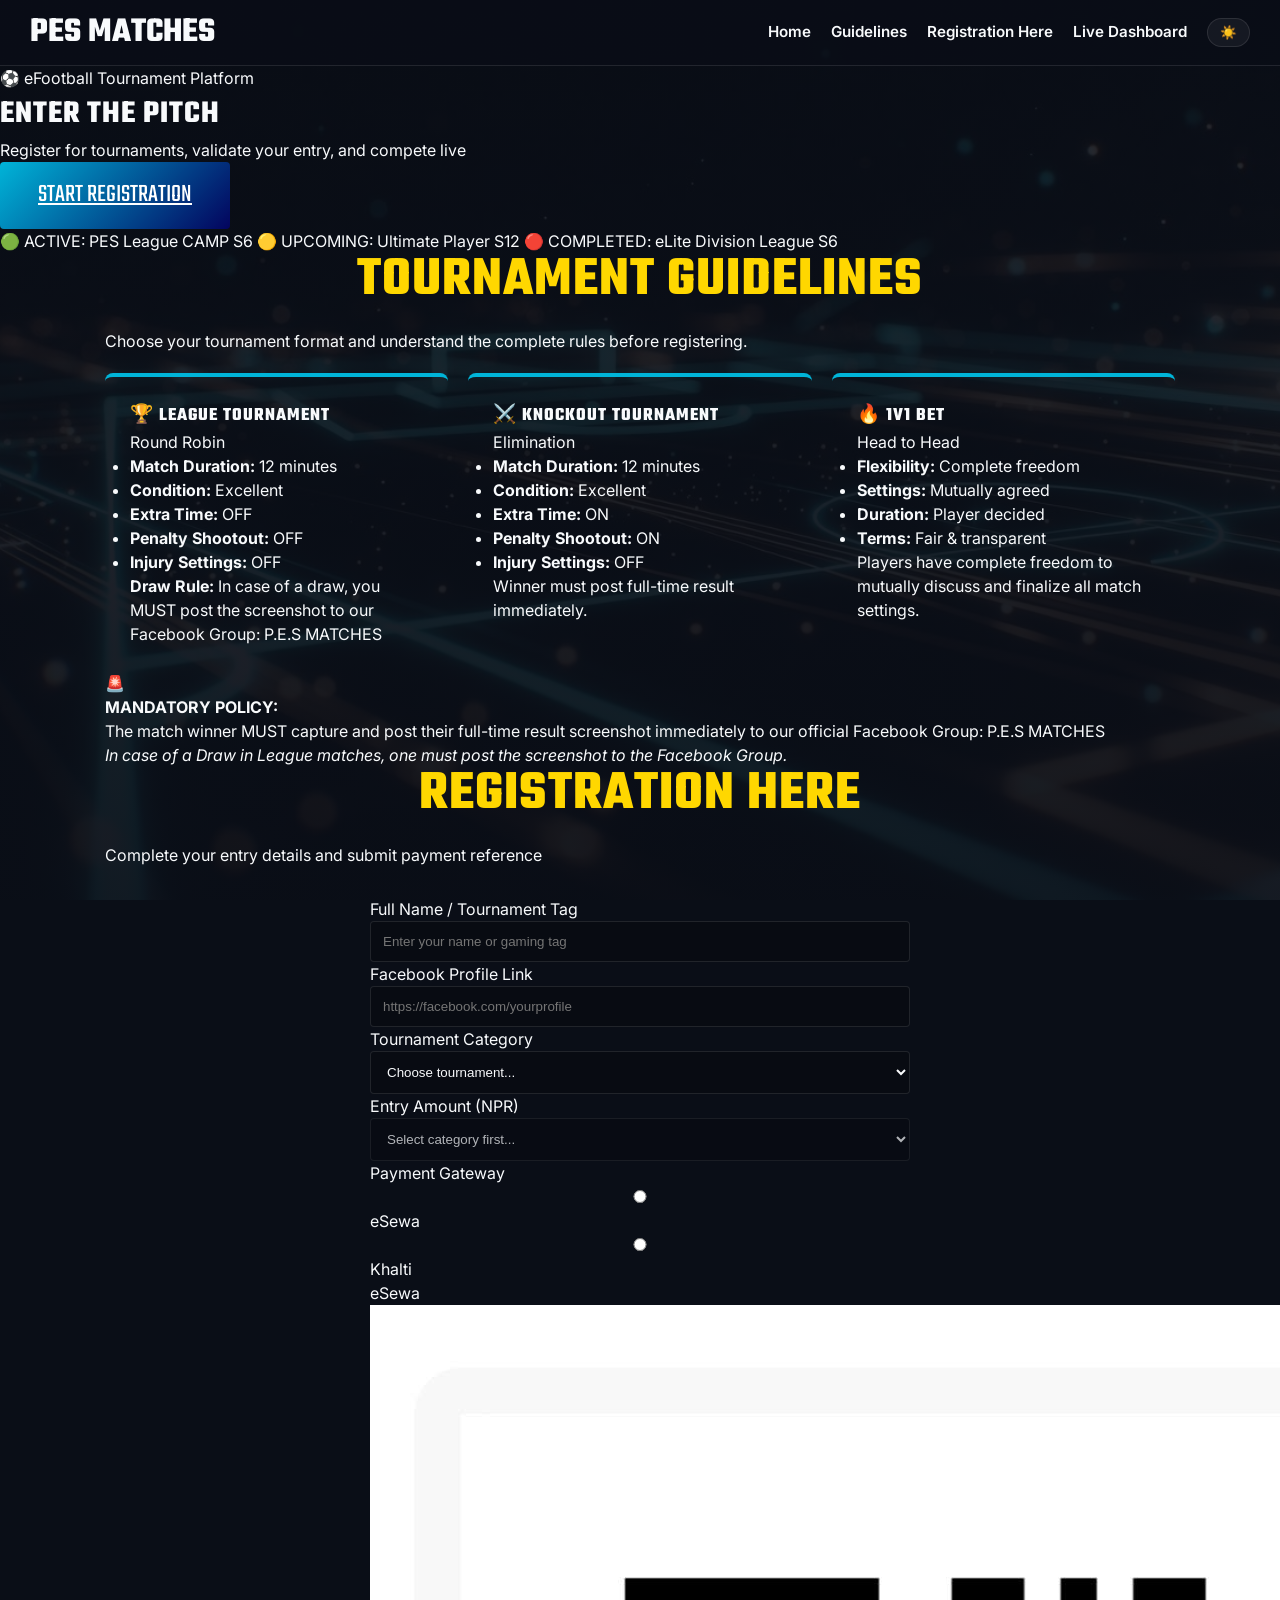
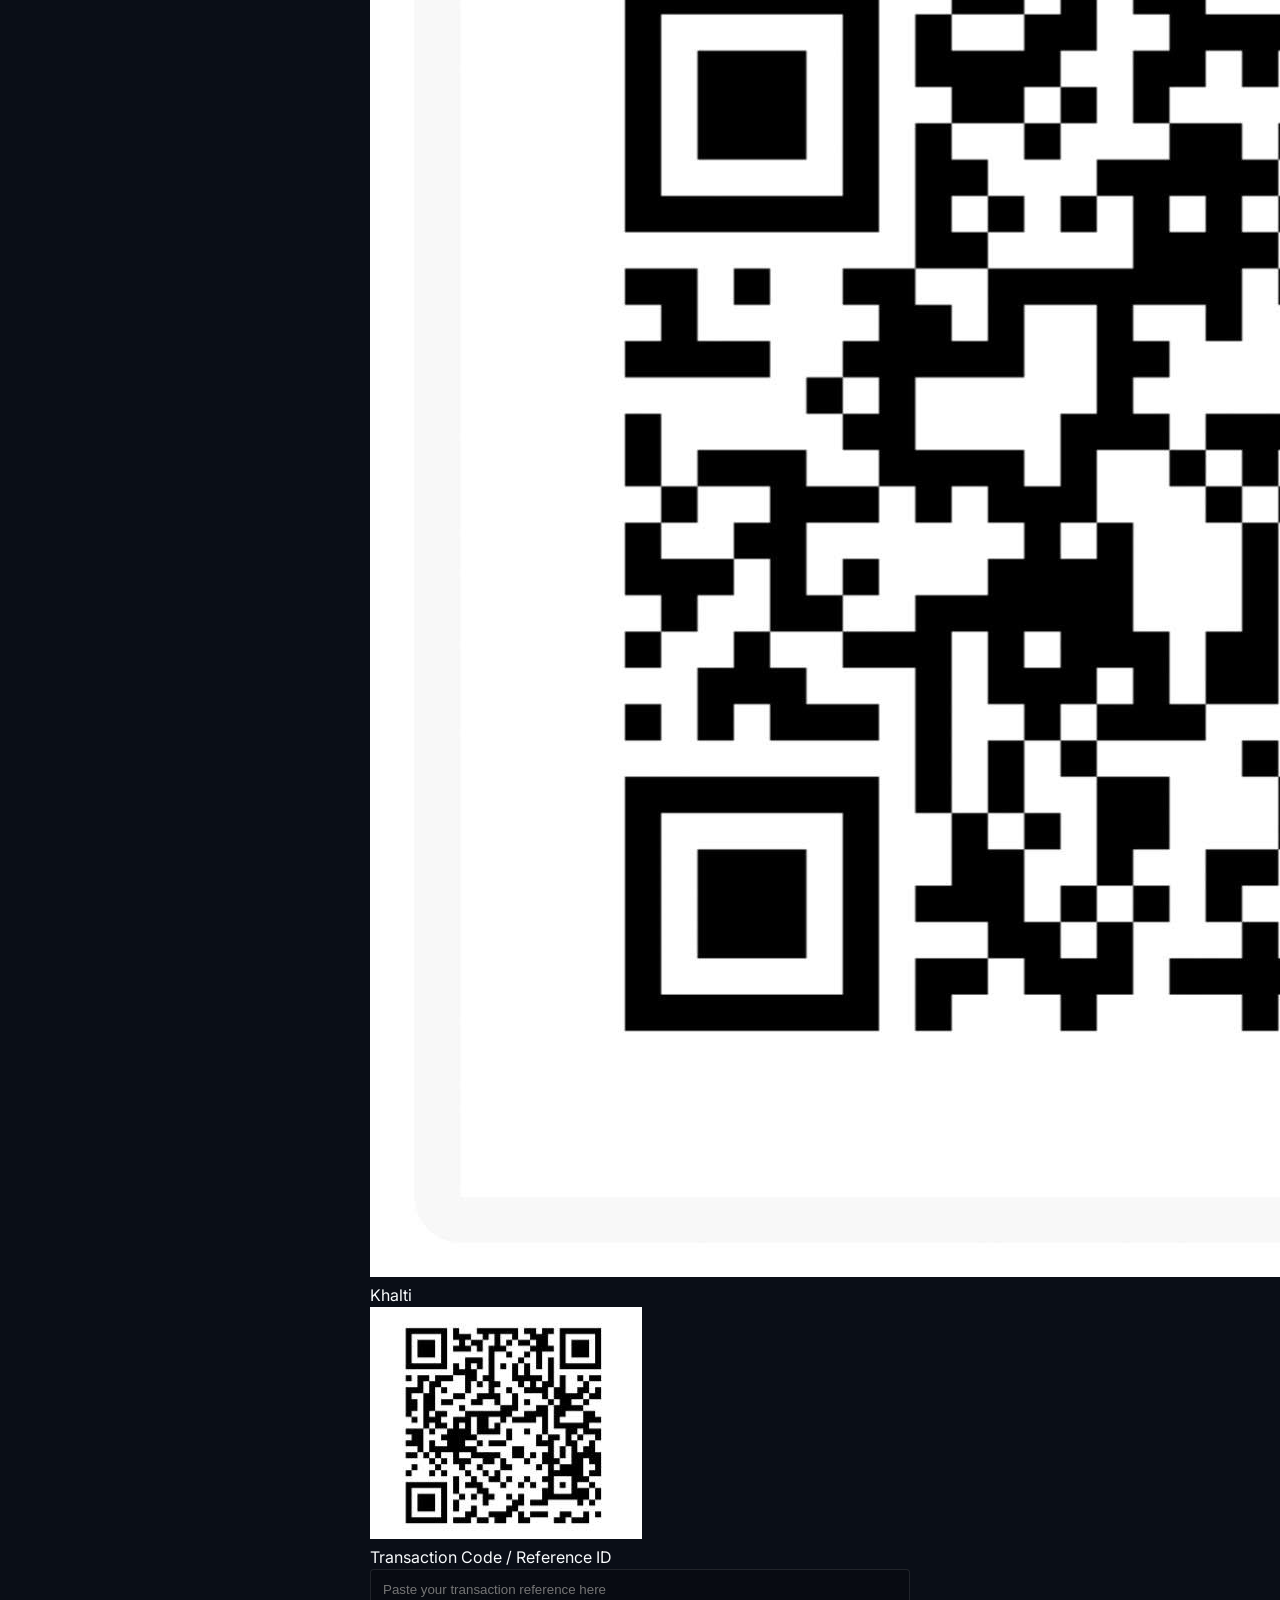
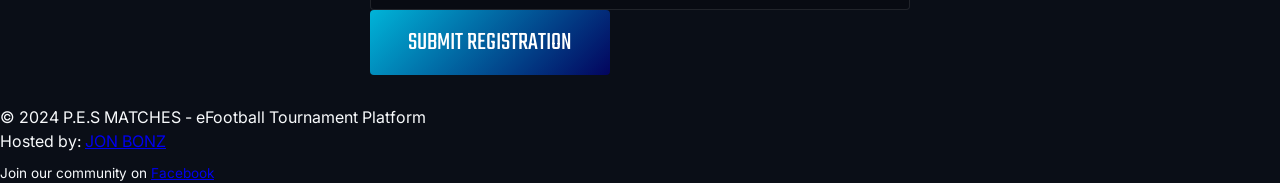
==== commit 0a0f0d78: "Redesigned homepage with clean layout, proper navigation, and improved guidelines section" ====
--- a/index.html
+++ b/index.html
@@ -3,7 +3,7 @@
 <head>
     <meta charset="UTF-8">
     <meta name="viewport" content="width=device-width, initial-scale=1.0">
-    <title>EDN REGISTRATIONS</title>
+    <title>PES MATCHES - eFootball Tournaments</title>
     <link rel="stylesheet" href="style.css">
     <link rel="preconnect" href="https://fonts.googleapis.com">
     <link rel="preconnect" href="https://fonts.gstatic.com" crossorigin>
@@ -12,17 +12,27 @@
 <body class="dark-mode">
 
     <header class="navbar">
-        <div class="logo" onclick="switchPage('home')" style="cursor: pointer;">EDN <span>REGISTRATIONS</span></div>
-        <nav>
-            <a href="#" onclick="switchPage('home')">Home</a>
-            <a href="#" onclick="switchPage('guidelines')">Guidelines</a>
-            <a href="#" onclick="switchPage('register')" class="cta-nav">Registration Here</a>
-            <a href="#" onclick="switchPage('dashboard')">Live Dashboard</a>
-            <button id="theme-toggle" class="btn-theme">☀️ Light Mode</button>
+        <div class="logo">PES MATCHES</div>
+        <nav class="nav-menu">
+            <a href="#home" class="nav-link active">Home</a>
+            <a href="#guidelines" class="nav-link">Guidelines</a>
+            <a href="#registration" class="nav-link">Registration Here</a>
+            <a href="live-dashboard.html" class="nav-link">Live Dashboard</a>
+            <button id="theme-toggle" class="btn-theme">☀️</button>
         </nav>
     </header>
 
-    <div id="events" class="noticeboard-container">
+    <div id="home" class="hero-section">
+        <div class="hero-overlay"></div>
+        <div class="hero-content">
+            <div class="hero-badge">⚽ eFootball Tournament Platform</div>
+            <h1>ENTER THE PITCH</h1>
+            <p>Register for tournaments, validate your entry, and compete live</p>
+            <a href="#registration" class="btn-primary">START REGISTRATION</a>
+        </div>
+    </div>
+
+    <div class="noticeboard-container">
         <div class="noticeboard">
             <span class="notice-item active">🟢 ACTIVE: PES League CAMP S6</span>
             <span class="notice-item upcoming">🟡 UPCOMING: Ultimate Player S12</span>
@@ -32,211 +42,163 @@
 
     <main class="container">
 
-        <div id="page-home" class="view-page active">
-            <section class="hero glass-panel">
-                <div class="hero-content">
-                    <h1>ENTER THE PITCHNATION</h1>
-                    <p>Claim your slot, submit validation, and track your upcoming matches live.</p>
-                    <button onclick="switchPage('register')" class="btn-primary">SECURE YOUR ENTRY</button>
-                </div>
-            </section>
-        </div>
-
-        <div id="page-guidelines" class="view-page">
-            <section class="section">
-                <h2 class="section-title">TOURNAMENT GUIDELINES</h2>
-                <div class="grid">
-                    <div class="card ef-card glass-panel" style="border-top-color: var(--accent-gold);">
-                        <h3 class="highlight-gold">🏆 League Tournament</h3>
-                        <ul>
+        <!-- GUIDELINES SECTION -->
+        <section id="guidelines" class="section">
+            <h2 class="section-title">TOURNAMENT GUIDELINES</h2>
+            <div class="guidelines-intro">
+                <p>Choose your tournament format and understand the complete rules before registering.</p>
+            </div>
+
+            <div class="grid">
+                <div class="card ef-card league-card">
+                    <div class="card-header">
+                        <h3>🏆 League Tournament</h3>
+                        <span class="card-badge">Round Robin</span>
+                    </div>
+                    <div class="card-body">
+                        <ul class="guide-list">
                             <li><strong>Match Duration:</strong> 12 minutes</li>
                             <li><strong>Condition:</strong> Excellent</li>
-                            <li><strong>Extra Time & Penalty:</strong> OFF</li>
-                            <li><strong>Injury:</strong> OFF</li>
+                            <li><strong>Extra Time:</strong> OFF</li>
+                            <li><strong>Penalty Shootout:</strong> OFF</li>
+                            <li><strong>Injury Settings:</strong> OFF</li>
                         </ul>
-                    </div>
-                    <div class="card ef-card glass-panel" style="border-top-color: var(--accent-blue);">
-                        <h3 style="color: var(--accent-blue);">⚔️ Knockout Tournament</h3>
-                        <ul>
+                        <div class="guide-note">
+                            <strong>Draw Rule:</strong> In case of a draw, you MUST post the screenshot to our Facebook Group: <span class="highlight">P.E.S MATCHES</span>
+                        </div>
+                    </div>
+                </div>
+
+                <div class="card ef-card knockout-card">
+                    <div class="card-header">
+                        <h3>⚔️ Knockout Tournament</h3>
+                        <span class="card-badge">Elimination</span>
+                    </div>
+                    <div class="card-body">
+                        <ul class="guide-list">
                             <li><strong>Match Duration:</strong> 12 minutes</li>
                             <li><strong>Condition:</strong> Excellent</li>
-                            <li><strong>Extra Time & Penalty:</strong> ON</li>
-                            <li><strong>Injury:</strong> OFF</li>
+                            <li><strong>Extra Time:</strong> ON</li>
+                            <li><strong>Penalty Shootout:</strong> ON</li>
+                            <li><strong>Injury Settings:</strong> OFF</li>
                         </ul>
-                    </div>
-                    <div class="card ef-card glass-panel" style="border-top-color: #ef4444;">
-                        <h3 style="color: #ef4444;">🔥 1v1 Bet</h3>
-                        <ul>
-                            <li>Players hold complete freedom to mutually discuss and finalize match duration, condition settings, extra time metrics, and penalties.</li>
+                        <div class="guide-note">
+                            Winner must post full-time result immediately.
+                        </div>
+                    </div>
+                </div>
+
+                <div class="card ef-card bet-card">
+                    <div class="card-header">
+                        <h3>🔥 1v1 Bet</h3>
+                        <span class="card-badge">Head to Head</span>
+                    </div>
+                    <div class="card-body">
+                        <ul class="guide-list">
+                            <li><strong>Flexibility:</strong> Complete freedom</li>
+                            <li><strong>Settings:</strong> Mutually agreed</li>
+                            <li><strong>Duration:</strong> Player decided</li>
+                            <li><strong>Terms:</strong> Fair & transparent</li>
                         </ul>
-                    </div>
-                </div>
-                
-                <div class="alert-box glass-panel">
-                    <strong>🚨 MANDATORY POLICY:</strong> The match winner MUST capture and post their full-time result screenshot immediately to our official Facebook Group: <span class="highlight-gold">EDN</span>.<br>
-                    <em>*In the event of a Draw in a league match, at least one player must also capture and post the final result.</em>
-                </div>
-            </section>
-        </div>
-
-        <div id="page-register" class="view-page">
-            <section class="section form-section">
-                <div class="form-container glass-panel">
-                    <h2 class="section-title text-center" style="margin-bottom: 10px;">SECURE YOUR ENTRY</h2>
-                    <p class="text-center" style="color: var(--text-muted); margin-bottom: 30px; font-size: 0.9rem;">Verify pricing rules, choose payment platform, and drop transaction records below.</p>
+                        <div class="guide-note">
+                            Players have complete freedom to mutually discuss and finalize all match settings.
+                        </div>
+                    </div>
+                </div>
+            </div>
+
+            <div class="alert-box mandatory-policy">
+                <div class="alert-icon">🚨</div>
+                <div class="alert-content">
+                    <strong>MANDATORY POLICY:</strong>
+                    <p>The match winner MUST capture and post their full-time result screenshot immediately to our official Facebook Group: <span class="pes-highlight">P.E.S MATCHES</span></p>
+                    <p><em>In case of a Draw in League matches, one must post the screenshot to the Facebook Group.</em></p>
+                </div>
+            </div>
+        </section>
+
+        <!-- REGISTRATION SECTION -->
+        <section id="registration" class="section form-section">
+            <h2 class="section-title text-center">Registration Here</h2>
+            <p class="form-subtitle">Complete your entry details and submit payment reference</p>
+
+            <div class="form-container">
+                <form action="https://formspree.io/f/xykavnzn" method="POST">
                     
-                    <form action="https://formspree.io/f/xykavnzn" method="POST">
-                        <div class="form-group">
-                            <label for="name">Full Name</label>
-                            <input type="text" id="name" name="name" placeholder="Enter your full name / tournament tag" required>
-                        </div>
-
-                        <div class="form-group">
-                            <label for="fb-profile">Facebook Profile Link</label>
-                            <input type="url" id="fb-profile" name="fb_profile" placeholder="https://facebook.com/yourprofile" required>
-                        </div>
-
+                    <div class="form-group">
+                        <label for="name">Full Name / Tournament Tag</label>
+                        <input type="text" id="name" name="name" placeholder="Enter your name or gaming tag" required>
+                    </div>
+
+                    <div class="form-group">
+                        <label for="fb-profile">Facebook Profile Link</label>
+                        <input type="url" id="fb-profile" name="fb_profile" placeholder="https://facebook.com/yourprofile" required>
+                    </div>
+
+                    <div class="form-row">
                         <div class="form-group">
                             <label for="category">Tournament Category</label>
                             <select id="category" name="category" required>
-                                <option value="" disabled selected>Choose target tournament category...</option>
-                                <option value="league">League Tournament</option>
-                                <option value="knockout">Knockout Tournament</option>
-                                <option value="1v1">1 vs 1 Bet</option>
+                                <option value="" disabled selected>Choose tournament...</option>
+                                <option value="league">🏆 League Tournament</option>
+                                <option value="knockout">⚔️ Knockout Tournament</option>
+                                <option value="1v1">🔥 1v1 Bet</option>
                             </select>
                         </div>
 
                         <div class="form-group">
-                            <label for="amount">Payment Amount (NPR)</label>
+                            <label for="amount">Entry Amount (NPR)</label>
                             <select id="amount" name="amount" required disabled>
-                                <option value="" disabled selected>Please choose a tournament category first...</option>
+                                <option value="" disabled selected>Select category first...</option>
                             </select>
                         </div>
-
-                        <div class="form-group">
-                            <label>Choose Payment Gateway</label>
-                            <div class="radio-group">
-                                <label class="radio-label"><input type="radio" name="payment_method" value="esewa" required> eSewa</label>
-                                <label class="radio-label"><input type="radio" name="payment_method" value="khalti" required> Khalti</label>
+                    </div>
+
+                    <div class="form-group">
+                        <label>Payment Gateway</label>
+                        <div class="radio-group">
+                            <label class="radio-label">
+                                <input type="radio" name="payment_method" value="esewa" required>
+                                eSewa
+                            </label>
+                            <label class="radio-label">
+                                <input type="radio" name="payment_method" value="khalti" required>
+                                Khalti
+                            </label>
+                        </div>
+                        
+                        <div class="qr-container">
+                            <div class="qr-box">
+                                <p>eSewa</p>
+                                <img src="esewa-qr.jpg" alt="eSewa QR" class="qr-img">
                             </div>
-                            
-                            <div class="qr-container">
-                                <div class="qr-box">
-                                    <p>eSewa Scan Asset</p>
-                                    <img src="esewa-qr.jpg" alt="eSewa QR Asset Link" class="qr-img">
-                                </div>
-                                <div class="qr-box">
-                                    <p>Khalti Scan Asset</p>
-                                    <img src="khalti-qr.jpg" alt="Khalti QR Asset Link" class="qr-img">
-                                </div>
+                            <div class="qr-box">
+                                <p>Khalti</p>
+                                <img src="khalti-qr.jpg" alt="Khalti QR" class="qr-img">
                             </div>
                         </div>
-
-                        <div class="form-group">
-                            <label for="transaction-code">Transaction Code</label>
-                            <input type="text" id="transaction-code" name="transaction_code" placeholder="Paste structural reference ID / code here" required>
-                        </div>
-
-                        <button type="submit" class="btn-submit">SUBMIT REGISTRATION</button>
-                    </form>
-                </div>
-            </section>
-        </div>
-
-        <div id="page-dashboard" class="view-page">
-            <section class="section">
-                <h2 class="section-title text-center">LIVE PLAYER DASHBOARD</h2>
-                
-                <div class="grid">
-                    <div class="card ef-card glass-panel" style="border-top-color: var(--accent-gold);">
-                        <h3 class="highlight-gold text-center">🏆 LEAGUE SLOTS</h3>
-                        
-                        <div class="tier-group">
-                            <h4>Rs 100 Entry Pool</h4>
-                            <ol class="player-list">
-                                </ol>
-                        </div>
-                        <div class="tier-group">
-                            <h4>Rs 150 Entry Pool</h4>
-                            <ol class="player-list">
-                                </ol>
-                        </div>
-                        <div class="tier-group">
-                            <h4>Rs 200 Entry Pool</h4>
-                            <ol class="player-list">
-                                </ol>
-                        </div>
-                    </div>
-
-                    <div class="card ef-card glass-panel" style="border-top-color: var(--accent-blue);">
-                        <h3 style="color: var(--accent-blue);" class="text-center">⚔️ KNOCKOUT SLOTS</h3>
-                        
-                        <div class="tier-group">
-                            <h4>Rs 150 Entry Pool</h4>
-                            <ol class="player-list">
-                                </ol>
-                        </div>
-                        <div class="tier-group">
-                            <h4>Rs 200 Entry Pool</h4>
-                            <ol class="player-list">
-                                </ol>
-                        </div>
-                        <div class="tier-group">
-                            <h4>Rs 300 Entry Pool</h4>
-                            <ol class="player-list">
-                                </ol>
-                        </div>
-                    </div>
-
-                    <div class="card ef-card glass-panel" style="border-top-color: #ef4444;">
-                        <h3 style="color: #ef4444;" class="text-center">🔥 1V1 ACTIVE BETS</h3>
-                        
-                        <div class="tier-group">
-                            <h4>Rs 50 Pool</h4>
-                            <ul class="player-list bet-list">
-                                </ul>
-                        </div>
-                        <div class="tier-group">
-                            <h4>Rs 100 Pool</h4>
-                            <ul class="player-list bet-list">
-                                </ul>
-                        </div>
-                        <div class="tier-group">
-                            <h4>Rs 150 Pool</h4>
-                            <ul class="player-list bet-list">
-                                </ul>
-                        </div>
-                        <div class="tier-group">
-                            <h4>Rs 200 Pool</h4>
-                            <ul class="player-list bet-list">
-                                </ul>
-                        </div>
-                    </div>
-                </div>
-            </section>
-        </div>
+                    </div>
+
+                    <div class="form-group">
+                        <label for="transaction-code">Transaction Code / Reference ID</label>
+                        <input type="text" id="transaction-code" name="transaction_code" placeholder="Paste your transaction reference here" required>
+                    </div>
+
+                    <button type="submit" class="btn-submit">SUBMIT REGISTRATION</button>
+                </form>
+            </div>
+        </section>
 
     </main>
 
     <footer>
-        <p class="glass-panel" style="display:inline-block; padding: 10px 20px; border-radius: 20px;">
-            &copy; EDN. Hosted by: <a href="https://facebook.com/pesmatches5" target="_blank" class="footer-link">JON BONZ</a>
-        </p>
+        <p>&copy; 2024 P.E.S MATCHES - eFootball Tournament Platform</p>
+        <p>Hosted by: <a href="https://facebook.com/pesmatches5" target="_blank" class="footer-link">JON BONZ</a></p>
+        <p style="font-size: 0.85rem; color: var(--text-muted); margin-top: 10px;">Join our community on <a href="https://facebook.com/pesmatches5" target="_blank" class="footer-link">Facebook</a></p>
     </footer>
 
     <script>
-        // --- 1. SPA View Switcher Logic ---
-        function switchPage(pageId) {
-            // Hide all pages
-            document.querySelectorAll('.view-page').forEach(page => {
-                page.classList.remove('active');
-            });
-            // Show targeted page
-            document.getElementById('page-' + pageId).classList.add('active');
-            window.scrollTo(0, 0);
-        }
-
-        // --- 2. Cost Array Management mapping ---
+        // Tournament Category & Amount Mapping
         const categorySelect = document.getElementById('category');
         const amountSelect = document.getElementById('amount');
         
@@ -247,11 +209,11 @@
         };
 
         categorySelect.addEventListener('change', function() {
-            amountSelect.innerHTML = '<option value="" disabled selected>Choose Entry Amount...</option>';
+            amountSelect.innerHTML = '<option value="" disabled selected>Choose entry amount...</option>';
             amountSelect.disabled = false;
             
-            const targetedRates = priceMap[this.value];
-            targetedRates.forEach(function(rate) {
+            const rates = priceMap[this.value];
+            rates.forEach(function(rate) {
                 const opt = document.createElement('option');
                 opt.value = rate;
                 opt.textContent = rate;
@@ -259,18 +221,49 @@
             });
         });
 
-        // --- 3. Light & Dark Aesthetic Controller ---
+        // Theme Toggle
         const themeBtn = document.getElementById('theme-toggle');
-        const layoutBody = document.body;
+        const body = document.body;
 
         themeBtn.addEventListener('click', () => {
-            layoutBody.classList.toggle('light-mode');
-            if (layoutBody.classList.contains('light-mode')) {
-                themeBtn.textContent = '🌙 Dark Mode';
-            } else {
-                themeBtn.textContent = '☀️ Light Mode';
-            }
+            body.classList.toggle('light-mode');
+            localStorage.setItem('theme', body.classList.contains('light-mode') ? 'light' : 'dark');
+        });
+
+        // Restore saved theme
+        const savedTheme = localStorage.getItem('theme');
+        if (savedTheme === 'light') {
+            body.classList.add('light-mode');
+        }
+
+        // Smooth navigation
+        document.querySelectorAll('a[href^="#"]').forEach(anchor => {
+            anchor.addEventListener('click', function (e) {
+                e.preventDefault();
+                const target = document.querySelector(this.getAttribute('href'));
+                if (target) {
+                    target.scrollIntoView({ behavior: 'smooth', block: 'start' });
+                }
+            });
+        });
+
+        // Update active nav link
+        window.addEventListener('scroll', () => {
+            let current = '';
+            document.querySelectorAll('section').forEach(section => {
+                const sectionTop = section.offsetTop;
+                if (scrollY >= sectionTop - 200) {
+                    current = section.getAttribute('id');
+                }
+            });
+
+            document.querySelectorAll('.nav-link').forEach(link => {
+                link.classList.remove('active');
+                if (link.getAttribute('href') === `#${current}`) {
+                    link.classList.add('active');
+                }
+            });
         });
     </script>
 </body>
-</html>+</html>
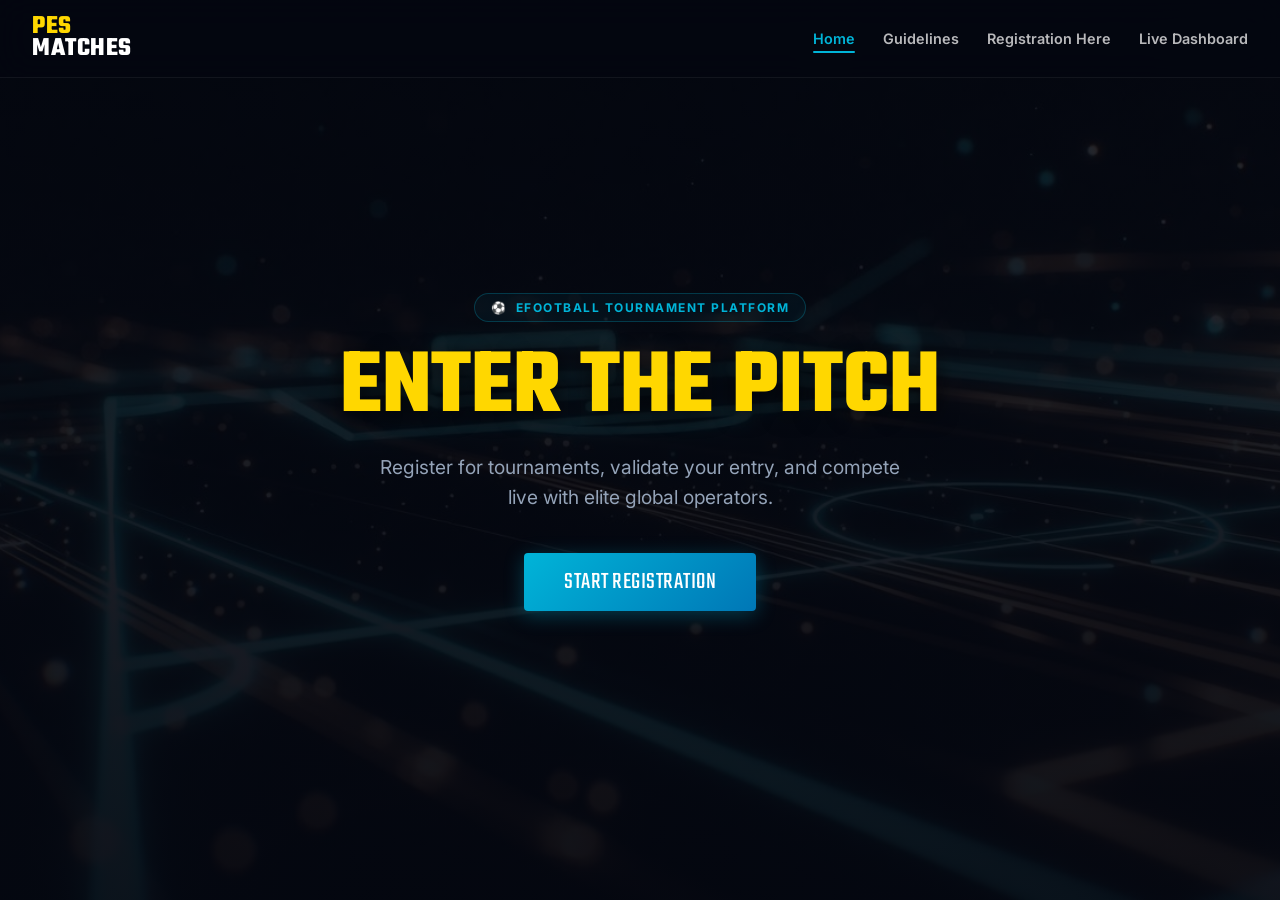
==== commit b52b3776: "Optimize responsive assets and accessibility attributes" ====
--- a/index.html
+++ b/index.html
@@ -3,267 +3,208 @@
 <head>
     <meta charset="UTF-8">
     <meta name="viewport" content="width=device-width, initial-scale=1.0">
-    <title>PES MATCHES - eFootball Tournaments</title>
-    <link rel="stylesheet" href="style.css">
+    <meta name="description" content="PES Matches - Premium eFootball Competitive Tournament Hosting Platform">
+    <title>PES Matches — eFootball Tournament Platform</title>
+    
+    <!-- Resource Hints: Preconnect to optimize DNS handshake performance -->
     <link rel="preconnect" href="https://fonts.googleapis.com">
     <link rel="preconnect" href="https://fonts.gstatic.com" crossorigin>
-    <link href="https://fonts.googleapis.com/css2?family=Teko:wght@500;700&family=Inter:wght@400;600;700&display=swap" rel="stylesheet">
+    <link href="https://fonts.googleapis.com/css2?family=Inter:wght@400;500;600;700&family=Teko:wght@600;700&display=swap" rel="stylesheet">
+    
+    <link rel="stylesheet" href="style.css">
 </head>
-<body class="dark-mode">
-
+<body>
+
+    <!-- GLOBAL SITE HEADER -->
     <header class="navbar">
-        <div class="logo">PES MATCHES</div>
-        <nav class="nav-menu">
-            <a href="#home" class="nav-link active">Home</a>
-            <a href="#guidelines" class="nav-link">Guidelines</a>
-            <a href="#registration" class="nav-link">Registration Here</a>
-            <a href="live-dashboard.html" class="nav-link">Live Dashboard</a>
-            <button id="theme-toggle" class="btn-theme">☀️</button>
+        <a href="https://facebook.com/groups/pesmatches" target="_blank" rel="noopener noreferrer" class="logo" aria-label="PES Matches Facebook Group">
+            PES <br><span>MATCHES</span>
+        </a>
+
+        <!-- ARIA-Driven Mobile Controls -->
+        <button class="menu-toggle" id="menuToggle" aria-label="Toggle Navigation Menu" aria-expanded="false" aria-controls="navLinks">
+            <span class="bar"></span>
+            <span class="bar"></span>
+            <span class="bar"></span>
+        </button>
+        
+        <nav class="nav-links" id="navLinks" aria-label="Main Directory">
+            <a href="#" class="nav-item active" data-target="home" role="button">Home</a>
+            <a href="#" class="nav-item" data-target="guidelines" role="button">Guidelines</a>
+            <a href="#" class="nav-item" data-target="registration" role="button">Registration Here</a>
+            <a href="#" class="nav-item" data-target="dashboard" role="button">Live Dashboard</a>
         </nav>
     </header>
 
-    <div id="home" class="hero-section">
-        <div class="hero-overlay"></div>
-        <div class="hero-content">
-            <div class="hero-badge">⚽ eFootball Tournament Platform</div>
-            <h1>ENTER THE PITCH</h1>
-            <p>Register for tournaments, validate your entry, and compete live</p>
-            <a href="#registration" class="btn-primary">START REGISTRATION</a>
-        </div>
-    </div>
-
-    <div class="noticeboard-container">
-        <div class="noticeboard">
-            <span class="notice-item active">🟢 ACTIVE: PES League CAMP S6</span>
-            <span class="notice-item upcoming">🟡 UPCOMING: Ultimate Player S12</span>
-            <span class="notice-item completed">🔴 COMPLETED: eLite Division League S6</span>
-        </div>
-    </div>
-
+    <!-- CONTENT WRAPPER -->
     <main class="container">
-
-        <!-- GUIDELINES SECTION -->
-        <section id="guidelines" class="section">
-            <h2 class="section-title">TOURNAMENT GUIDELINES</h2>
-            <div class="guidelines-intro">
-                <p>Choose your tournament format and understand the complete rules before registering.</p>
-            </div>
-
-            <div class="grid">
-                <div class="card ef-card league-card">
-                    <div class="card-header">
-                        <h3>🏆 League Tournament</h3>
-                        <span class="card-badge">Round Robin</span>
-                    </div>
-                    <div class="card-body">
-                        <ul class="guide-list">
-                            <li><strong>Match Duration:</strong> 12 minutes</li>
-                            <li><strong>Condition:</strong> Excellent</li>
-                            <li><strong>Extra Time:</strong> OFF</li>
-                            <li><strong>Penalty Shootout:</strong> OFF</li>
-                            <li><strong>Injury Settings:</strong> OFF</li>
-                        </ul>
-                        <div class="guide-note">
-                            <strong>Draw Rule:</strong> In case of a draw, you MUST post the screenshot to our Facebook Group: <span class="highlight">P.E.S MATCHES</span>
-                        </div>
-                    </div>
+        
+        <!-- SECTION: HOME (Matched 1:1 to Highlight Frames) -->
+        <section id="page-home" class="page-section active" aria-live="polite">
+            <div class="hero-wrapper">
+                <div class="pill-badge">
+                    <span class="icon-pulse" aria-hidden="true">⚽</span> EFOOTBALL TOURNAMENT PLATFORM
                 </div>
-
-                <div class="card ef-card knockout-card">
-                    <div class="card-header">
-                        <h3>⚔️ Knockout Tournament</h3>
-                        <span class="card-badge">Elimination</span>
-                    </div>
-                    <div class="card-body">
-                        <ul class="guide-list">
-                            <li><strong>Match Duration:</strong> 12 minutes</li>
-                            <li><strong>Condition:</strong> Excellent</li>
-                            <li><strong>Extra Time:</strong> ON</li>
-                            <li><strong>Penalty Shootout:</strong> ON</li>
-                            <li><strong>Injury Settings:</strong> OFF</li>
-                        </ul>
-                        <div class="guide-note">
-                            Winner must post full-time result immediately.
-                        </div>
-                    </div>
+                <h1 class="hero-title">ENTER THE PITCH</h1>
+                <p class="hero-subtitle">
+                    Register for tournaments, validate your entry, and compete live with elite global operators.
+                </p>
+                <button class="btn-primary" type="button" onclick="document.querySelector('[data-target=\'registration\']').click();">
+                    START REGISTRATION
+                </button>
+            </div>
+        </section>
+
+        <!-- SECTION: GUIDELINES -->
+        <section id="page-guidelines" class="page-section" aria-live="polite">
+            <div class="section-header">
+                <h2 class="section-title">Tournament Rules & Guidelines</h2>
+                <p class="section-desc">Review standard server parameters and regulatory mechanics before queuing.</p>
+            </div>
+            
+            <div class="rules-grid">
+                <article class="rule-card">
+                    <div class="rule-icon" aria-hidden="true">⏱️</div>
+                    <h3>Match Allocation</h3>
+                    <p>All tournament fixtures are strictly bound to **12 Minutes** in length. Maintain configuration integrity throughout match sessions.</p>
+                </article>
+                <article class="rule-card">
+                    <div class="rule-icon" aria-hidden="true">📶</div>
+                    <h3>Network Thresholds</h3>
+                    <p>Stable connectivity parameters are mandatory. Intentional drop tactics result in immediate, non-negotiable default concessions.</p>
+                </article>
+                <article class="rule-card">
+                    <div class="rule-icon" aria-hidden="true">🛡️</div>
+                    <h3>Roster Integrity</h3>
+                    <p>Only authentic client accounts logged on official software lines are allowed. Exploits or unsanctioned modifications trigger permanent restrictions.</p>
+                </article>
+                <article class="rule-card">
+                    <div class="rule-icon" aria-hidden="true">🤝</div>
+                    <h3>Competitive Conduct</h3>
+                    <p>Toxic behavior or harassment toward administrators or players causes an instant removal from active bracket pools.</p>
+                </article>
+            </div>
+        </section>
+
+        <!-- SECTION: REGISTRATION -->
+        <section id="page-registration" class="page-section" aria-live="polite">
+            <div class="form-wrapper glass-panel">
+                <div class="section-header">
+                    <h2 class="section-title">Tournament Registration</h2>
+                    <p class="section-desc">Submit precise identity values below to initialize database placement.</p>
                 </div>
 
-                <div class="card ef-card bet-card">
-                    <div class="card-header">
-                        <h3>🔥 1v1 Bet</h3>
-                        <span class="card-badge">Head to Head</span>
-                    </div>
-                    <div class="card-body">
-                        <ul class="guide-list">
-                            <li><strong>Flexibility:</strong> Complete freedom</li>
-                            <li><strong>Settings:</strong> Mutually agreed</li>
-                            <li><strong>Duration:</strong> Player decided</li>
-                            <li><strong>Terms:</strong> Fair & transparent</li>
-                        </ul>
-                        <div class="guide-note">
-                            Players have complete freedom to mutually discuss and finalize all match settings.
-                        </div>
+                <form id="regForm" autocomplete="on">
+                    <div class="form-grid">
+                        <div class="form-group">
+                            <label for="playerName">Player Handle Name</label>
+                            <input type="text" id="playerName" name="username" placeholder="e.g., Jon_Bonz" required maxlength="50">
+                        </div>
+                        <div class="form-group">
+                            <label for="efootballId">eFootball Owner ID</label>
+                            <input type="text" id="efootballId" name="gameid" placeholder="e.g., 123-456-789" required pattern="[0-9\-]+">
+                        </div>
+                        <div class="form-group">
+                            <label for="contactNo">WhatsApp Signal Line</label>
+                            <input type="tel" id="contactNo" name="phone" placeholder="e.g., +977 98XXXXXXXX" required>
+                        </div>
+                        <div class="form-group">
+                            <label for="platform">Deployment Platform</label>
+                            <div class="select-wrapper">
+                                <select id="platform" name="platform" required>
+                                    <option value="" disabled selected>Select system layout</option>
+                                    <option value="mobile">eFootball Mobile</option>
+                                    <option value="pc">PC (Steam Core)</option>
+                                    <option value="console">PlayStation / Xbox Core</option>
+                                </select>
+                            </div>
+                        </div>
+                    </div>
+                    <div class="form-group full-width" style="margin-top: 1.25rem;">
+                        <label for="teamName">Clan / Franchise Association (Optional)</label>
+                        <input type="text" id="teamName" name="team" placeholder="e.g., EDN Esports">
+                    </div>
+                    <div style="text-align: center; margin-top: 2.5rem;">
+                        <button type="submit" class="btn-primary form-submit-btn">PROCEED WITH SUBMISSION</button>
+                    </div>
+                </form>
+            </div>
+        </section>
+
+        <!-- SECTION: LIVE DASHBOARD -->
+        <section id="page-dashboard" class="page-section" aria-live="polite">
+            <div class="section-header">
+                <h2 class="section-title">Live Match Dashboard</h2>
+                <p class="section-desc">Real-time bracket updates and tier arrays monitored live via administrative instances.</p>
+            </div>
+
+            <div class="dashboard-grid">
+                <div class="glass-panel status-card">
+                    <div class="tier-header">
+                        <span class="tier-badge">ELITE LEAGUE TRACKER</span>
+                        <span class="live-pulse"></span>
+                    </div>
+                    <div class="match-row">
+                        <span class="player">Roster_Alpha</span>
+                        <span class="vs-label">vs</span>
+                        <span class="player">Roster_Bravo</span>
+                        <span class="badge badge-live">LIVE</span>
+                    </div>
+                    <div class="match-row">
+                        <span class="player">Roster_Charlie</span>
+                        <span class="vs-label">vs</span>
+                        <span class="player">Roster_Delta</span>
+                        <span class="badge badge-delay">QUEUED</span>
                     </div>
                 </div>
             </div>
-
-            <div class="alert-box mandatory-policy">
-                <div class="alert-icon">🚨</div>
-                <div class="alert-content">
-                    <strong>MANDATORY POLICY:</strong>
-                    <p>The match winner MUST capture and post their full-time result screenshot immediately to our official Facebook Group: <span class="pes-highlight">P.E.S MATCHES</span></p>
-                    <p><em>In case of a Draw in League matches, one must post the screenshot to the Facebook Group.</em></p>
-                </div>
-            </div>
-        </section>
-
-        <!-- REGISTRATION SECTION -->
-        <section id="registration" class="section form-section">
-            <h2 class="section-title text-center">Registration Here</h2>
-            <p class="form-subtitle">Complete your entry details and submit payment reference</p>
-
-            <div class="form-container">
-                <form action="https://formspree.io/f/xykavnzn" method="POST">
-                    
-                    <div class="form-group">
-                        <label for="name">Full Name / Tournament Tag</label>
-                        <input type="text" id="name" name="name" placeholder="Enter your name or gaming tag" required>
-                    </div>
-
-                    <div class="form-group">
-                        <label for="fb-profile">Facebook Profile Link</label>
-                        <input type="url" id="fb-profile" name="fb_profile" placeholder="https://facebook.com/yourprofile" required>
-                    </div>
-
-                    <div class="form-row">
-                        <div class="form-group">
-                            <label for="category">Tournament Category</label>
-                            <select id="category" name="category" required>
-                                <option value="" disabled selected>Choose tournament...</option>
-                                <option value="league">🏆 League Tournament</option>
-                                <option value="knockout">⚔️ Knockout Tournament</option>
-                                <option value="1v1">🔥 1v1 Bet</option>
-                            </select>
-                        </div>
-
-                        <div class="form-group">
-                            <label for="amount">Entry Amount (NPR)</label>
-                            <select id="amount" name="amount" required disabled>
-                                <option value="" disabled selected>Select category first...</option>
-                            </select>
-                        </div>
-                    </div>
-
-                    <div class="form-group">
-                        <label>Payment Gateway</label>
-                        <div class="radio-group">
-                            <label class="radio-label">
-                                <input type="radio" name="payment_method" value="esewa" required>
-                                eSewa
-                            </label>
-                            <label class="radio-label">
-                                <input type="radio" name="payment_method" value="khalti" required>
-                                Khalti
-                            </label>
-                        </div>
-                        
-                        <div class="qr-container">
-                            <div class="qr-box">
-                                <p>eSewa</p>
-                                <img src="esewa-qr.jpg" alt="eSewa QR" class="qr-img">
-                            </div>
-                            <div class="qr-box">
-                                <p>Khalti</p>
-                                <img src="khalti-qr.jpg" alt="Khalti QR" class="qr-img">
-                            </div>
-                        </div>
-                    </div>
-
-                    <div class="form-group">
-                        <label for="transaction-code">Transaction Code / Reference ID</label>
-                        <input type="text" id="transaction-code" name="transaction_code" placeholder="Paste your transaction reference here" required>
-                    </div>
-
-                    <button type="submit" class="btn-submit">SUBMIT REGISTRATION</button>
-                </form>
-            </div>
         </section>
 
     </main>
 
-    <footer>
-        <p>&copy; 2024 P.E.S MATCHES - eFootball Tournament Platform</p>
-        <p>Hosted by: <a href="https://facebook.com/pesmatches5" target="_blank" class="footer-link">JON BONZ</a></p>
-        <p style="font-size: 0.85rem; color: var(--text-muted); margin-top: 10px;">Join our community on <a href="https://facebook.com/pesmatches5" target="_blank" class="footer-link">Facebook</a></p>
-    </footer>
-
+    <!-- PERFORMANCE LOGIC CORE -->
     <script>
-        // Tournament Category & Amount Mapping
-        const categorySelect = document.getElementById('category');
-        const amountSelect = document.getElementById('amount');
-        
-        const priceMap = {
-            'league': ['Rs 100', 'Rs 150', 'Rs 200'],
-            'knockout': ['Rs 150', 'Rs 200', 'Rs 300'],
-            '1v1': ['Rs 50', 'Rs 100', 'Rs 150', 'Rs 200']
-        };
-
-        categorySelect.addEventListener('change', function() {
-            amountSelect.innerHTML = '<option value="" disabled selected>Choose entry amount...</option>';
-            amountSelect.disabled = false;
-            
-            const rates = priceMap[this.value];
-            rates.forEach(function(rate) {
-                const opt = document.createElement('option');
-                opt.value = rate;
-                opt.textContent = rate;
-                amountSelect.appendChild(opt);
-            });
-        });
-
-        // Theme Toggle
-        const themeBtn = document.getElementById('theme-toggle');
-        const body = document.body;
-
-        themeBtn.addEventListener('click', () => {
-            body.classList.toggle('light-mode');
-            localStorage.setItem('theme', body.classList.contains('light-mode') ? 'light' : 'dark');
-        });
-
-        // Restore saved theme
-        const savedTheme = localStorage.getItem('theme');
-        if (savedTheme === 'light') {
-            body.classList.add('light-mode');
-        }
-
-        // Smooth navigation
-        document.querySelectorAll('a[href^="#"]').forEach(anchor => {
-            anchor.addEventListener('click', function (e) {
-                e.preventDefault();
-                const target = document.querySelector(this.getAttribute('href'));
-                if (target) {
-                    target.scrollIntoView({ behavior: 'smooth', block: 'start' });
-                }
-            });
-        });
-
-        // Update active nav link
-        window.addEventListener('scroll', () => {
-            let current = '';
-            document.querySelectorAll('section').forEach(section => {
-                const sectionTop = section.offsetTop;
-                if (scrollY >= sectionTop - 200) {
-                    current = section.getAttribute('id');
-                }
-            });
-
-            document.querySelectorAll('.nav-link').forEach(link => {
-                link.classList.remove('active');
-                if (link.getAttribute('href') === `#${current}`) {
-                    link.classList.add('active');
-                }
+        document.addEventListener('DOMContentLoaded', () => {
+            const menuToggle = document.getElementById('menuToggle');
+            const navLinks = document.getElementById('navLinks');
+            const navItems = document.querySelectorAll('.nav-item');
+            const sections = document.querySelectorAll('.page-section');
+
+            // Optimized Mobile Drop Navigation Toggle
+            const toggleMenu = () => {
+                const isExpanded = menuToggle.getAttribute('aria-expanded') === 'true';
+                menuToggle.setAttribute('aria-expanded', !isExpanded);
+                navLinks.classList.toggle('open');
+                menuToggle.classList.toggle('active');
+            };
+
+            menuToggle.addEventListener('click', toggleMenu);
+
+            // Single Event Loop Routing Mechanism
+            navItems.forEach(item => {
+                item.addEventListener('click', (e) => {
+                    e.preventDefault();
+                    const targetPage = item.getAttribute('data-target');
+
+                    // Reset navigational classes
+                    navItems.forEach(link => link.classList.remove('active'));
+                    item.classList.add('active');
+
+                    // Close menu drawers if deployed on mobile
+                    if(navLinks.classList.contains('open')) toggleMenu();
+
+                    // Execution block for views transition
+                    sections.forEach(section => {
+                        section.classList.remove('active');
+                        if(section.id === `page-${targetPage}`) {
+                            section.classList.add('active');
+                        }
+                    });
+
+                    window.scrollTo({ top: 0, behavior: 'smooth' });
+                });
             });
         });
     </script>
 </body>
-</html>
+</html>
--- a/style.css
+++ b/style.css
@@ -1,133 +1,398 @@
 /* ==========================================================================
-   eFootball Core Theme Setup & Variables
+   GLOBAL STYLE VARTOKENS & DESIGN CORE SYSTEM
    ========================================================================== */
 :root {
-    /* Dark Mode Theme Palettes */
-    --bg-dark: #0a0e17;
-    --text-dark: #f8fafc;
-    --border-dark: rgba(255,255,255,0.1);
-    --text-muted-dark: #cbd5e1;
+    /* Semantic Dark Layout Palette */
+    --bg-main: #040710;
+    --panel-glass: rgba(10, 16, 32, 0.72);
+    --border-alpha: rgba(255, 255, 255, 0.06);
+    --input-core: rgba(255, 255, 255, 0.02);
+
+    /* Light Mode Alternative Layout Vectors */
+    --bg-light: #f8fafc;
+    --panel-light: rgba(255, 255, 255, 0.85);
+    --border-light: rgba(15, 23, 42, 0.08);
+    --input-light: #ffffff;
+
+    /* High Contrast Accent Mapping */
+    --cyan-glow: #00b4d8;
+    --gold-esports: #ffd700;
+    --text-primary: #f8fafc;
+    --text-dimmed: #94a3b8;
+
+    /* System Typography Standards */
+    --font-display: 'Teko', system-ui, -apple-system, sans-serif;
+    --font-body: 'Inter', system-ui, -apple-system, sans-serif;
     
-    /* Light Mode Theme Palettes */
-    --bg-light: #f1f5f9;
-    --text-light: #0f172a;
-    --border-light: rgba(0,0,0,0.15);
-    --text-muted-light: #475569;
-
-    /* Theme Identity Colors */
-    --accent-blue: #00b4d8;
-    --accent-gold: #ffd700;
-    
-    --font-heading: 'Teko', sans-serif;
-    --font-body: 'Inter', sans-serif;
-    --transition: all 0.3s cubic-bezier(0.4, 0, 0.2, 1);
-}
-
-* { box-sizing: border-box; margin: 0; padding: 0; }
-
-html, body {
-    overflow-x: hidden;
-    width: 100%;
-    min-height: 100vh;
-}
-
-/* ==========================================================================
-   Background & Theme Engine
-   ========================================================================== */
+    /* Hardware Accelerated Micro-Transitions */
+    --timing-core: 0.22s cubic-bezier(0.25, 0.8, 0.25, 1);
+}
+
+/* HIGH-PERFORMANCE RESET LAYER */
+*, *::before, *::after {
+    box-sizing: border-box;
+    margin: 0;
+    padding: 0;
+}
+
+html {
+    scroll-behavior: smooth;
+    text-size-adjust: 100%;
+}
+
 body {
     font-family: var(--font-body);
-    transition: var(--transition);
-    line-height: 1.5;
-    /* Dark Mode: Dark overlay on stadium image */
-    background-color: var(--bg-dark);
-    background-image: linear-gradient(rgba(10, 14, 23, 0.88), rgba(10, 14, 23, 0.95)), url('stadium-bg.jpg');
+    color: var(--text-primary);
+    background-color: var(--bg-main);
+    /* Multi-layered optimization engine for spatial rendering depth */
+    background-image: linear-gradient(rgba(4, 7, 16, 0.86), rgba(4, 7, 16, 0.95)), url('stadium-bg.jpg');
     background-attachment: fixed;
     background-size: cover;
     background-position: center;
     background-repeat: no-repeat;
-    color: var(--text-dark);
-}
-
+    min-height: 100vh;
+    overflow-x: hidden;
+    -webkit-font-smoothing: antialiased;
+    -moz-osx-font-smoothing: grayscale;
+}
+
+/* ==========================================================================
+   LIGHT MODE DESIGN SPECIFICATIONS (Brightened Overlay Layout Engine)
+   ========================================================================== */
 body.light-mode {
     background-color: var(--bg-light);
-    /* LIGHT MODE BRIGHTENER: White overlay to make the image soft and bright */
-    background-image: linear-gradient(rgba(255, 255, 255, 0.85), rgba(255, 255, 255, 0.90)), url('stadium-bg.jpg');
-    color: var(--text-light);
-}
-
-/* Glassmorphism Panels */
+    background-image: linear-gradient(rgba(248, 250, 252, 0.88), rgba(248, 250, 252, 0.92)), url('stadium-bg.jpg');
+    color: #0f172a;
+}
+body.light-mode .text-dimmed { color: #475569; }
+body.light-mode .navbar { background: rgba(248, 250, 252, 0.92); border-color: var(--border-light); }
+body.light-mode .nav-item { color: #1e293b; }
+body.light-mode .logo { color: #b45309; } /* Safe accessible visual rendering balance */
+body.light-mode .hero-title, body.light-mode .section-title { color: #b45309; }
+body.light-mode .glass-panel, body.light-mode .rule-card { 
+    background: var(--panel-light); 
+    border-color: var(--border-light);
+    box-shadow: 0 12px 30px rgba(15, 23, 42, 0.04);
+}
+body.light-mode input, body.light-mode select { background: var(--input-light); border-color: #cbd5e1; color: #0f172a; }
+body.light-mode input:focus { border-color: #0284c7; box-shadow: 0 0 0 3px rgba(2, 132, 199, 0.12); }
+
+/* ==========================================================================
+   LAYOUT STRUCTURES & ARCHITECTURE COMPONENTS
+   ========================================================================== */
+.container {
+    max-width: 1200px;
+    margin: 0 auto;
+    padding: 0 1.5rem;
+}
+
+.navbar {
+    display: flex;
+    justify-content: space-between;
+    align-items: center;
+    padding: 1rem 2rem;
+    background: rgba(4, 7, 16, 0.85);
+    backdrop-filter: blur(16px);
+    -webkit-backdrop-filter: blur(16px);
+    border-bottom: 1px solid var(--border-alpha);
+    position: sticky;
+    top: 0;
+    z-index: 1000;
+    transition: background var(--timing-core);
+}
+
+.logo {
+    font-family: var(--font-display);
+    font-size: 1.65rem;
+    font-weight: 700;
+    line-height: 0.85;
+    color: var(--gold-esports);
+    text-decoration: none;
+    letter-spacing: 0.5px;
+    text-transform: uppercase;
+    transition: opacity var(--timing-core);
+}
+.logo span { color: #ffffff; }
+.logo:hover { opacity: 0.85; }
+
+.nav-links {
+    display: flex;
+    gap: 1.75rem;
+}
+
+.nav-item {
+    color: #ffffff;
+    text-decoration: none;
+    font-size: 0.9rem;
+    font-weight: 600;
+    position: relative;
+    padding: 0.4rem 0;
+    opacity: 0.72;
+    transition: opacity var(--timing-core), color var(--timing-core);
+}
+.nav-item:hover, .nav-item.active {
+    opacity: 1;
+    color: var(--cyan-glow);
+}
+.nav-item.active::after {
+    content: '';
+    position: absolute;
+    bottom: 0;
+    left: 0;
+    width: 100%;
+    height: 2px;
+    background: var(--cyan-glow);
+    border-radius: 2px;
+}
+
+/* ACCESSIBLE ACCELERATED BURGER INTERACTION SWITCH */
+.menu-toggle {
+    display: none;
+    flex-direction: column;
+    justify-content: space-between;
+    width: 22px;
+    height: 16px;
+    background: transparent;
+    border: none;
+    cursor: pointer;
+}
+.menu-toggle .bar {
+    width: 100%;
+    height: 2px;
+    background-color: #ffffff;
+    border-radius: 2px;
+    transition: transform 0.25s ease, opacity 0.25s ease;
+}
+
+/* ==========================================================================
+   DYNAMIC APP ROUTER DISPLAY AND GLASS PANELS
+   ========================================================================== */
+.page-section {
+    display: none;
+    margin: 2.5rem 0;
+    opacity: 0;
+    transform: translateY(12px);
+}
+.page-section.active {
+    display: block;
+    animation: sectionFadeIn 0.35s cubic-bezier(0.34, 1.56, 0.64, 1) forwards;
+}
+
+@keyframes sectionFadeIn {
+    to { opacity: 1; transform: translateY(0); }
+}
+
 .glass-panel {
-    background: rgba(15, 23, 42, 0.6);
-    backdrop-filter: blur(12px);
-    -webkit-backdrop-filter: blur(12px);
-    border: 1px solid var(--border-dark);
-}
-
-body.light-mode .glass-panel {
-    background: rgba(255, 255, 255, 0.7);
-    border: 1px solid var(--border-light);
-    box-shadow: 0 8px 32px rgba(0, 0, 0, 0.05);
-}
-
-/* Typography & Contrast Fixes */
-h1, h2, h3 { font-family: var(--font-heading); text-transform: uppercase; letter-spacing: 1px; }
-.text-center { text-align: center; }
-.container { max-width: 1100px; margin: 0 auto; padding: 0 15px; }
-
-.highlight-gold { color: var(--accent-gold); }
-body.light-mode .highlight-gold { color: #b45309; font-weight: bold; } /* Darker Gold for visibility */
-
-.section-title { font-size: 3.5rem; margin-bottom: 20px; color: var(--accent-gold); line-height: 1; text-align: center; }
-body.light-mode .section-title { color: #b45309; }
-
-/* ==========================================================================
-   Components (Nav, Hero, Cards)
-   ========================================================================== */
-.navbar {
-    display: flex; 
-    justify-content: space-between; 
+    background: var(--panel-glass);
+    border: 1px solid var(--border-alpha);
+    backdrop-filter: blur(20px);
+    -webkit-backdrop-filter: blur(20px);
+    border-radius: 12px;
+    padding: 2.5rem;
+    box-shadow: 0 20px 40px rgba(0, 0, 0, 0.45);
+}
+
+.section-header {
+    text-align: center;
+    margin-bottom: 2.5rem;
+}
+
+.section-title {
+    font-family: var(--font-display);
+    font-size: clamp(2.2rem, 5vw, 3.2rem);
+    color: var(--gold-esports);
+    text-transform: uppercase;
+    letter-spacing: 0.5px;
+    line-height: 1;
+}
+
+.section-desc {
+    color: var(--text-dimmed);
+    font-size: 0.95rem;
+    margin-top: 0.5rem;
+}
+
+/* ==========================================================================
+   HOME VIEW HERO GRID (Fluid Design System Core)
+   ========================================================================== */
+#page-home {
+    min-height: calc(82vh - 70px);
+    display: flex;
     align-items: center;
-    padding: 15px 30px; 
-    position: sticky; 
-    top: 0; 
-    z-index: 100;
-    background: rgba(10, 14, 23, 0.85); 
-    border-bottom: 1px solid var(--border-dark);
-}
-body.light-mode .navbar { background: rgba(241, 245, 249, 0.85); border-bottom: 1px solid var(--border-light); }
-
-.logo { font-family: var(--font-heading); font-size: 2.2rem; font-weight: 700; line-height: 1; }
-.logo span { color: var(--accent-blue); }
-
-nav { display: flex; align-items: center; gap: 20px; }
-nav a { color: inherit; text-decoration: none; font-weight: 600; font-size: 0.95rem; }
-.btn-theme { padding: 6px 12px; border-radius: 20px; cursor: pointer; border: 1px solid rgba(255,255,255,0.1); background: rgba(255,255,255,0.05); color: inherit; }
-
-.hero { padding: 80px 20px; text-align: center; border-radius: 12px; margin-top: 40px; }
-.hero h1 { font-size: 4.5rem; color: var(--accent-blue); }
-body.light-mode .hero h1 { color: #0284c7; }
-
-.btn-primary, .btn-submit {
-    display: inline-block; 
-    background: linear-gradient(135deg, var(--accent-blue), #03045e);
-    color: #fff; padding: 14px 38px; font-family: var(--font-heading); 
-    font-size: 1.6rem; border-radius: 4px; border: none; cursor: pointer; text-transform: uppercase;
-}
-
-.grid { display: grid; grid-template-columns: repeat(auto-fit, minmax(280px, 1fr)); gap: 20px; margin-top: 20px; }
-.card { padding: 25px; border-radius: 8px; border-top: 4px solid var(--accent-blue); }
-
-/* Registration Form */
-.form-container { max-width: 600px; margin: 0 auto; padding: 30px; border-radius: 12px; }
-input, select { width: 100%; padding: 12px; border-radius: 4px; background: rgba(0,0,0,0.2); border: 1px solid var(--border-dark); color: inherit; }
-body.light-mode input, body.light-mode select { background: #fff; border: 1px solid var(--border-light); }
-
-/* Dashboard List */
-.player-list { padding-left: 20px; font-size: 1.1rem; font-weight: 600; }
-.tier-group { margin-bottom: 25px; }
-.tier-group h4 { padding: 5px; background: rgba(0,0,0,0.2); border-radius: 4px; margin-bottom: 10px; font-size: 0.9rem; }
-
+    justify-content: center;
+    text-align: center;
+}
+
+.hero-wrapper {
+    max-width: 720px;
+    display: flex;
+    flex-direction: column;
+    align-items: center;
+}
+
+.pill-badge {
+    display: inline-flex;
+    align-items: center;
+    gap: 0.5rem;
+    border: 1px solid rgba(0, 180, 216, 0.25);
+    background: rgba(0, 180, 216, 0.05);
+    color: var(--cyan-glow);
+    padding: 0.4rem 1rem;
+    border-radius: 100px;
+    font-size: 0.75rem;
+    font-weight: 700;
+    letter-spacing: 1.5px;
+    margin-bottom: 1.5rem;
+}
+
+.hero-title {
+    font-family: var(--font-display);
+    font-size: clamp(3.2rem, 9vw, 5.8rem);
+    line-height: 0.92;
+    color: var(--gold-esports);
+    text-shadow: 0 4px 20px rgba(0, 0, 0, 0.6);
+    margin-bottom: 1.25rem;
+}
+
+.hero-subtitle {
+    font-size: clamp(1rem, 2.5vw, 1.2rem);
+    color: var(--text-dimmed);
+    max-width: 520px;
+    margin-bottom: 2.5rem;
+    line-height: 1.6;
+}
+
+.btn-primary {
+    background: linear-gradient(135deg, #00b4d8 0%, #0077b6 100%);
+    color: #ffffff;
+    border: none;
+    font-family: var(--font-display);
+    font-size: 1.5rem;
+    letter-spacing: 0.5px;
+    padding: 0.75rem 2.5rem;
+    border-radius: 4px;
+    cursor: pointer;
+    box-shadow: 0 4px 20px rgba(0, 180, 216, 0.3);
+    transition: transform var(--timing-core), box-shadow var(--timing-core);
+}
+.btn-primary:hover {
+    transform: translateY(-2px);
+    box-shadow: 0 6px 25px rgba(0, 180, 216, 0.5);
+}
+
+/* ==========================================================================
+   INPUTS & REGISTRATION FORMS ARCHITECTURE
+   ========================================================================== */
+.form-wrapper { max-width: 800px; margin: 0 auto; }
+.form-grid {
+    display: grid;
+    grid-template-columns: repeat(2, 1fr);
+    gap: 1.5rem;
+}
+.form-group { display: flex; flex-direction: column; gap: 0.5rem; }
+.form-group.full-width { grid-column: span 2; }
+
+.form-group label {
+    font-size: 0.82rem;
+    font-weight: 600;
+    color: #e2e8f0;
+    letter-spacing: 0.2px;
+}
+
+input[type="text"], input[type="tel"], select {
+    width: 100%;
+    background: var(--input-core);
+    border: 1px solid rgba(255, 255, 255, 0.08);
+    border-radius: 6px;
+    padding: 0.8rem 1rem;
+    color: #ffffff;
+    font-family: var(--font-body);
+    font-size: 0.95rem;
+    transition: border-color var(--timing-core), box-shadow var(--timing-core), background var(--timing-core);
+}
+input:focus, select:focus {
+    outline: none;
+    border-color: var(--cyan-glow);
+    background: rgba(255, 255, 255, 0.04);
+    box-shadow: 0 0 0 3px rgba(0, 180, 216, 0.15);
+}
+
+/* Custom Select Drop Arrow Fixing Override */
+.select-wrapper { position: relative; }
+.select-wrapper::after {
+    content: '▾'; position: absolute; right: 1rem; top: 50%; transform: translateY(-50%);
+    color: var(--text-dimmed); pointer-events: none; font-size: 0.8rem;
+}
+select { appearance: none; padding-right: 2.5rem; }
+
+/* RULES & DASHBOARD COMPONENT GRIDS */
+.rules-grid {
+    display: grid;
+    grid-template-columns: repeat(auto-fit, minmax(250px, 1fr));
+    gap: 1.5rem;
+}
+.rule-card {
+    background: var(--panel-glass);
+    border: 1px solid var(--border-alpha);
+    border-top: 3px solid var(--cyan-glow);
+    border-radius: 8px;
+    padding: 2rem;
+    transition: transform var(--timing-core), background var(--timing-core);
+}
+.rule-card:hover { transform: translateY(-3px); background: rgba(14, 22, 44, 0.8); }
+.rule-icon { font-size: 1.75rem; margin-bottom: 0.75rem; }
+.rule-card h3 { font-size: 1.1rem; margin-bottom: 0.5rem; font-weight: 600; }
+.rule-card p { font-size: 0.88rem; color: var(--text-dimmed); line-height: 1.5; }
+
+.dashboard-grid { max-width: 650px; margin: 0 auto; }
+.status-card { border-left: 4px solid var(--gold-esports); }
+.tier-header { display: flex; justify-content: space-between; align-items: center; margin-bottom: 1.25rem; }
+.tier-badge { font-family: var(--font-display); font-size: 1.2rem; color: var(--gold-esports); letter-spacing: 0.5px; }
+.match-row { display: flex; justify-content: space-between; align-items: center; padding: 1rem 0; border-bottom: 1px solid rgba(255,255,255,0.04); }
+.match-row:last-child { border-bottom: none; }
+.match-row .player { font-weight: 500; font-size: 0.95rem; }
+.match-row .vs-label { font-size: 0.75rem; color: var(--text-dimmed); text-transform: uppercase; font-weight: 700; }
+.badge { font-size: 0.7rem; padding: 3px 8px; border-radius: 4px; font-weight: 700; letter-spacing: 0.5px; }
+.badge-live { background: rgba(239, 68, 68, 0.15); color: #f87171; border: 1px solid rgba(239, 68, 68, 0.2); }
+.badge-delay { background: rgba(245, 158, 11, 0.15); color: #fbbf24; border: 1px solid rgba(245, 158, 11, 0.2); }
+
+/* ==========================================================================
+   MOBILE INTERACTION & RESPONSIVE DRAWER TRANSFORM CONTROLLER
+   ========================================================================== */
 @media (max-width: 768px) {
-    .navbar { flex-direction: column; gap: 15px; }
-    .hero h1 { font-size: 3rem; }
+    .menu-toggle { display: flex; }
+    
+    /* Animation classes for the structural hamburger button lines */
+    .menu-toggle.active .bar:nth-child(1) { transform: translateY(7px) rotate(45deg); }
+    .menu-toggle.active .bar:nth-child(2) { opacity: 0; }
+    .menu-toggle.active .bar:nth-child(3) { transform: translateY(-7px) rotate(-45deg); }
+
+    .nav-links {
+        position: fixed;
+        top: 61px;
+        right: 0;
+        width: 280px;
+        height: calc(100vh - 61px);
+        background: rgba(4, 7, 16, 0.98);
+        backdrop-filter: blur(24px);
+        -webkit-backdrop-filter: blur(24px);
+        flex-direction: column;
+        padding: 2.5rem 2rem;
+        gap: 1.75rem;
+        border-left: 1px solid var(--border-alpha);
+        /* Hardware accelerated shifting matrices instead of layout spacing properties */
+        transform: translateX(100%);
+        transition: transform 0.3s cubic-bezier(0.4, 0, 0.2, 1);
+    }
+
+    .nav-links.open {
+        transform: translateX(0);
+    }
+
+    .nav-item { font-size: 1.1rem; width: 100%; padding: 0.5rem 0; }
+    .nav-item.active::after { display: none; }
+    
+    .form-grid { grid-template-columns: 1fr; gap: 1rem; }
+    .form-group.full-width { grid-column: span 1; }
+    .glass-panel { padding: 1.75rem 1.25rem; }
 }
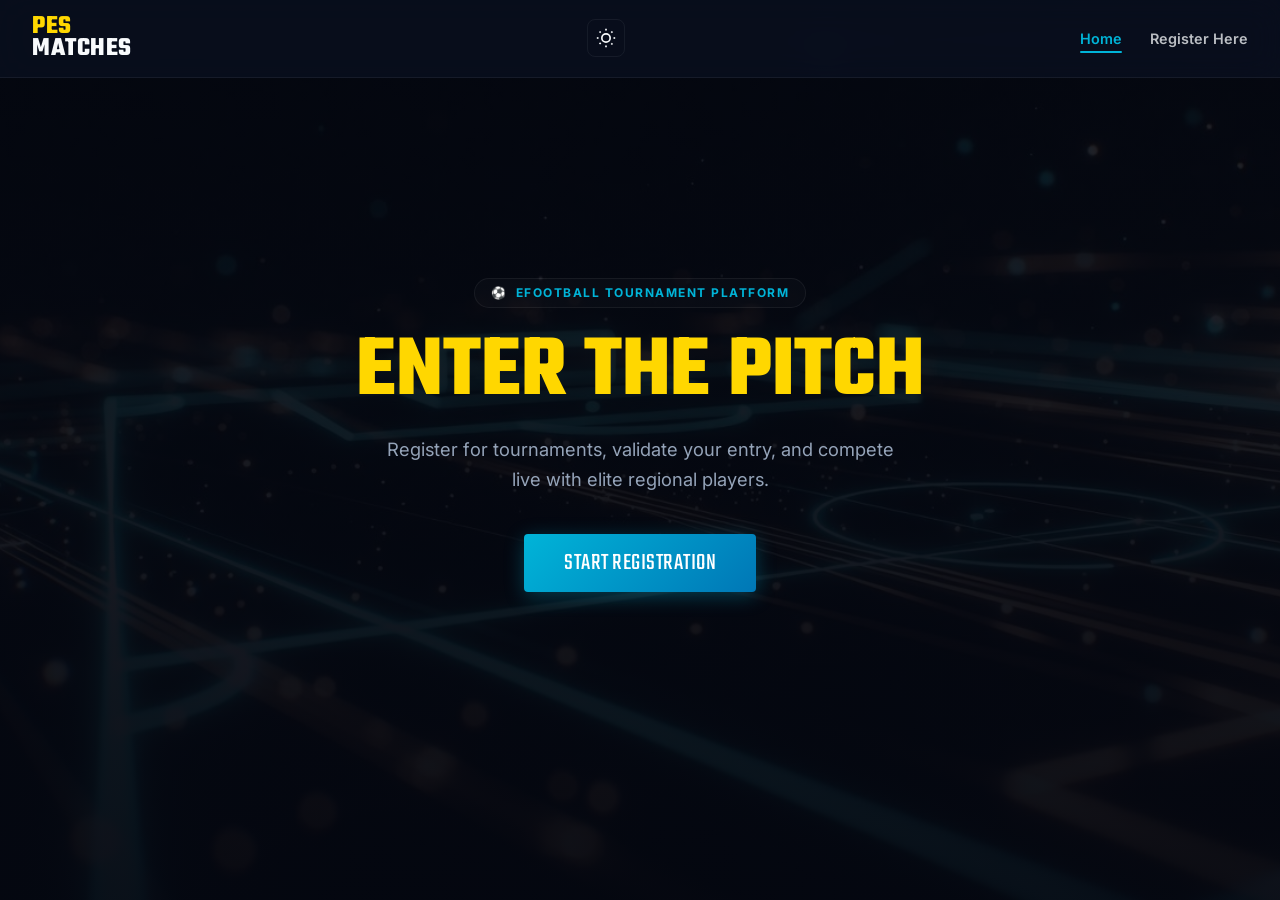
==== commit c6bc7be6: "Fix mobile view alignment dropdown, configure eSewa qr, setup email integration and light theme" ====
--- a/index.html
+++ b/index.html
@@ -3,10 +3,10 @@
 <head>
     <meta charset="UTF-8">
     <meta name="viewport" content="width=device-width, initial-scale=1.0">
-    <meta name="description" content="PES Matches - Premium eFootball Competitive Tournament Hosting Platform">
-    <title>PES Matches — eFootball Tournament Platform</title>
+    <meta name="description" content="EDN PES Matches - Premium eFootball Tournament Platform">
+    <title>PES Matches — Enter The Pitch</title>
     
-    <!-- Resource Hints: Preconnect to optimize DNS handshake performance -->
+    <!-- Preconnect fonts -->
     <link rel="preconnect" href="https://fonts.googleapis.com">
     <link rel="preconnect" href="https://fonts.gstatic.com" crossorigin>
     <link href="https://fonts.googleapis.com/css2?family=Inter:wght@400;500;600;700&family=Teko:wght@600;700&display=swap" rel="stylesheet">
@@ -15,162 +15,148 @@
 </head>
 <body>
 
-    <!-- GLOBAL SITE HEADER -->
+    <!-- SITE HEADER & NAVIGATION -->
     <header class="navbar">
         <a href="https://facebook.com/groups/pesmatches" target="_blank" rel="noopener noreferrer" class="logo" aria-label="PES Matches Facebook Group">
             PES <br><span>MATCHES</span>
         </a>
 
-        <!-- ARIA-Driven Mobile Controls -->
-        <button class="menu-toggle" id="menuToggle" aria-label="Toggle Navigation Menu" aria-expanded="false" aria-controls="navLinks">
-            <span class="bar"></span>
-            <span class="bar"></span>
-            <span class="bar"></span>
-        </button>
+        <div class="nav-actions">
+            <!-- Theme Toggle Button -->
+            <button id="themeToggle" class="theme-btn" aria-label="Toggle Light/Dark Theme">
+                <svg class="sun-icon" viewBox="0 0 24 24" width="20" height="20" fill="none" stroke="currentColor" stroke-width="2"><circle cx="12" cy="12" r="5"></circle><line x1="12" y1="1" x2="12" y2="3"></line><line x1="12" y1="21" x2="12" y2="23"></line><line x1="4.22" y1="4.22" x2="5.64" y2="5.64"></line><line x1="18.36" y1="18.36" x2="19.78" y2="19.78"></line><line x1="1" y1="12" x2="3" y2="12"></line><line x1="21" y1="12" x2="23" y2="12"></line><line x1="4.22" y1="19.22" x2="5.64" y2="17.78"></line><line x1="18.36" y1="5.64" x2="19.78" y2="4.22"></line></svg>
+                <svg class="moon-icon" viewBox="0 0 24 24" width="20" height="20" fill="none" stroke="currentColor" stroke-width="2"><path d="M21 12.79A9 9 0 1 1 11.21 3 7 7 0 0 0 21 12.79z"></path></svg>
+            </button>
+
+            <!-- Responsive Mobile Menu Trigger -->
+            <button class="menu-toggle" id="menuToggle" aria-label="Toggle Navigation Menu" aria-expanded="false" aria-controls="navLinks">
+                <span class="bar"></span>
+                <span class="bar"></span>
+                <span class="bar"></span>
+            </button>
+        </div>
         
         <nav class="nav-links" id="navLinks" aria-label="Main Directory">
             <a href="#" class="nav-item active" data-target="home" role="button">Home</a>
-            <a href="#" class="nav-item" data-target="guidelines" role="button">Guidelines</a>
-            <a href="#" class="nav-item" data-target="registration" role="button">Registration Here</a>
-            <a href="#" class="nav-item" data-target="dashboard" role="button">Live Dashboard</a>
+            <a href="#" class="nav-item" data-target="registration" role="button">Register Here</a>
         </nav>
     </header>
 
-    <!-- CONTENT WRAPPER -->
+    <!-- MAIN INTERACTIVE CONTAINER -->
     <main class="container">
         
-        <!-- SECTION: HOME (Matched 1:1 to Highlight Frames) -->
+        <!-- SECTION: HOME VIEW -->
         <section id="page-home" class="page-section active" aria-live="polite">
             <div class="hero-wrapper">
                 <div class="pill-badge">
-                    <span class="icon-pulse" aria-hidden="true">⚽</span> EFOOTBALL TOURNAMENT PLATFORM
+                    <span aria-hidden="true">⚽</span> EFOOTBALL TOURNAMENT PLATFORM
                 </div>
                 <h1 class="hero-title">ENTER THE PITCH</h1>
                 <p class="hero-subtitle">
-                    Register for tournaments, validate your entry, and compete live with elite global operators.
+                    Register for tournaments, validate your entry, and compete live with elite regional players.
                 </p>
-                <button class="btn-primary" type="button" onclick="document.querySelector('[data-target=\'registration\']').click();">
+                <button class="btn-primary" type="button" id="heroRegisterBtn">
                     START REGISTRATION
                 </button>
             </div>
         </section>
 
-        <!-- SECTION: GUIDELINES -->
-        <section id="page-guidelines" class="page-section" aria-live="polite">
-            <div class="section-header">
-                <h2 class="section-title">Tournament Rules & Guidelines</h2>
-                <p class="section-desc">Review standard server parameters and regulatory mechanics before queuing.</p>
-            </div>
-            
-            <div class="rules-grid">
-                <article class="rule-card">
-                    <div class="rule-icon" aria-hidden="true">⏱️</div>
-                    <h3>Match Allocation</h3>
-                    <p>All tournament fixtures are strictly bound to **12 Minutes** in length. Maintain configuration integrity throughout match sessions.</p>
-                </article>
-                <article class="rule-card">
-                    <div class="rule-icon" aria-hidden="true">📶</div>
-                    <h3>Network Thresholds</h3>
-                    <p>Stable connectivity parameters are mandatory. Intentional drop tactics result in immediate, non-negotiable default concessions.</p>
-                </article>
-                <article class="rule-card">
-                    <div class="rule-icon" aria-hidden="true">🛡️</div>
-                    <h3>Roster Integrity</h3>
-                    <p>Only authentic client accounts logged on official software lines are allowed. Exploits or unsanctioned modifications trigger permanent restrictions.</p>
-                </article>
-                <article class="rule-card">
-                    <div class="rule-icon" aria-hidden="true">🤝</div>
-                    <h3>Competitive Conduct</h3>
-                    <p>Toxic behavior or harassment toward administrators or players causes an instant removal from active bracket pools.</p>
-                </article>
-            </div>
-        </section>
-
-        <!-- SECTION: REGISTRATION -->
+        <!-- SECTION: UPDATED REGISTRATION FORM -->
         <section id="page-registration" class="page-section" aria-live="polite">
             <div class="form-wrapper glass-panel">
                 <div class="section-header">
                     <h2 class="section-title">Tournament Registration</h2>
-                    <p class="section-desc">Submit precise identity values below to initialize database placement.</p>
+                    <p class="section-desc">Scan the eSewa QR below, make your payment, and fill out your information to secure your bracket slot.</p>
                 </div>
 
-                <form id="regForm" autocomplete="on">
+                <!-- eSewa Merchant QR Presentation Area -->
+                <div class="payment-qr-container">
+                    <div class="qr-card">
+                        <img src="esewa-qr.jpg" alt="eSewa Merchant QR Code" class="qr-image" onerror="this.style.display='none'; document.getElementById('qr-fallback').style.display='flex';">
+                        <div id="qr-fallback" class="qr-placeholder" style="display:none;">
+                            <span class="qr-icon">📱</span>
+                            <p><strong>eSewa QR Code Place</strong></p>
+                            <p class="qr-sub">Replace 'esewa-qr.jpg' with your real QR image</p>
+                        </div>
+                    </div>
+                    <div class="payment-instructions">
+                        <h3>How to Pay:</h3>
+                        <ul>
+                            <li>Scan the QR code using your eSewa app.</li>
+                            <li>Enter the required entry fee amount.</li>
+                            <li>Keep a copy of your <strong>Transaction Code</strong>.</li>
+                            <li>Fill out and submit the form below.</li>
+                        </ul>
+                    </div>
+                </div>
+
+                <!-- Setup Formspree here to get immediate email alerts directly to your inbox -->
+                <form id="regForm" action="https://formspree.io/f/xykavnzn" method="POST" autocomplete="on">
                     <div class="form-grid">
-                        <div class="form-group">
-                            <label for="playerName">Player Handle Name</label>
-                            <input type="text" id="playerName" name="username" placeholder="e.g., Jon_Bonz" required maxlength="50">
-                        </div>
-                        <div class="form-group">
-                            <label for="efootballId">eFootball Owner ID</label>
-                            <input type="text" id="efootballId" name="gameid" placeholder="e.g., 123-456-789" required pattern="[0-9\-]+">
-                        </div>
-                        <div class="form-group">
-                            <label for="contactNo">WhatsApp Signal Line</label>
-                            <input type="tel" id="contactNo" name="phone" placeholder="e.g., +977 98XXXXXXXX" required>
-                        </div>
-                        <div class="form-group">
-                            <label for="platform">Deployment Platform</label>
+                        <!-- Input Field: Name -->
+                        <div class="form-group">
+                            <label for="playerName">Name</label>
+                            <input type="text" id="playerName" name="Name" placeholder="Your full name or in-game name" required maxlength="60">
+                        </div>
+                        
+                        <!-- Input Field: Facebook Link -->
+                        <div class="form-group">
+                            <label for="fbLink">Facebook Link</label>
+                            <input type="url" id="fbLink" name="Facebook_Link" placeholder="e.g., https://facebook.com/username" required>
+                        </div>
+                        
+                        <!-- Input Field: Tournament Type Dropdown -->
+                        <div class="form-group">
+                            <label for="tournamentType">Tournament Type</label>
                             <div class="select-wrapper">
-                                <select id="platform" name="platform" required>
-                                    <option value="" disabled selected>Select system layout</option>
-                                    <option value="mobile">eFootball Mobile</option>
-                                    <option value="pc">PC (Steam Core)</option>
-                                    <option value="console">PlayStation / Xbox Core</option>
+                                <select id="tournamentType" name="Tournament_Type" required>
+                                    <option value="" disabled selected>Select tournament style</option>
+                                    <option value="League Tournament">League Tournament</option>
+                                    <option value="Knockout Tournament">Knockout Tournament</option>
+                                    <option value="1v1 bet">1v1 bet</option>
                                 </select>
                             </div>
                         </div>
-                    </div>
-                    <div class="form-group full-width" style="margin-top: 1.25rem;">
-                        <label for="teamName">Clan / Franchise Association (Optional)</label>
-                        <input type="text" id="teamName" name="team" placeholder="e.g., EDN Esports">
-                    </div>
-                    <div style="text-align: center; margin-top: 2.5rem;">
-                        <button type="submit" class="btn-primary form-submit-btn">PROCEED WITH SUBMISSION</button>
+                        
+                        <!-- Input Field: Amount -->
+                        <div class="form-group">
+                            <label for="payAmount">Amount</label>
+                            <input type="text" id="payAmount" name="Amount" placeholder="e.g., Rs. 150" required>
+                        </div>
+
+                        <!-- Fixed Explicit eSewa Info Block -->
+                        <div class="form-group">
+                            <label for="paymentMethod">Payment Method</label>
+                            <input type="text" id="paymentMethod" name="Payment_Gateway" value="eSewa Wallet" readonly class="readonly-input">
+                        </div>
+                        
+                        <!-- Input Field: Transaction Code -->
+                        <div class="form-group">
+                            <label for="txCode">Transaction Code</label>
+                            <input type="text" id="txCode" name="Transaction_Code" placeholder="Enter your eSewa transaction reference ID" required>
+                        </div>
+                    </div>
+
+                    <div class="submit-action-row">
+                        <button type="submit" class="btn-primary form-submit-btn">Register</button>
                     </div>
                 </form>
             </div>
         </section>
 
-        <!-- SECTION: LIVE DASHBOARD -->
-        <section id="page-dashboard" class="page-section" aria-live="polite">
-            <div class="section-header">
-                <h2 class="section-title">Live Match Dashboard</h2>
-                <p class="section-desc">Real-time bracket updates and tier arrays monitored live via administrative instances.</p>
-            </div>
-
-            <div class="dashboard-grid">
-                <div class="glass-panel status-card">
-                    <div class="tier-header">
-                        <span class="tier-badge">ELITE LEAGUE TRACKER</span>
-                        <span class="live-pulse"></span>
-                    </div>
-                    <div class="match-row">
-                        <span class="player">Roster_Alpha</span>
-                        <span class="vs-label">vs</span>
-                        <span class="player">Roster_Bravo</span>
-                        <span class="badge badge-live">LIVE</span>
-                    </div>
-                    <div class="match-row">
-                        <span class="player">Roster_Charlie</span>
-                        <span class="vs-label">vs</span>
-                        <span class="player">Roster_Delta</span>
-                        <span class="badge badge-delay">QUEUED</span>
-                    </div>
-                </div>
-            </div>
-        </section>
-
     </main>
 
-    <!-- PERFORMANCE LOGIC CORE -->
+    <!-- DYNAMIC ROUTER & THEME CONTROLLER -->
     <script>
         document.addEventListener('DOMContentLoaded', () => {
             const menuToggle = document.getElementById('menuToggle');
             const navLinks = document.getElementById('navLinks');
             const navItems = document.querySelectorAll('.nav-item');
             const sections = document.querySelectorAll('.page-section');
-
-            // Optimized Mobile Drop Navigation Toggle
+            const heroRegisterBtn = document.getElementById('heroRegisterBtn');
+            const themeToggle = document.getElementById('themeToggle');
+
+            // Responsive Mobile Top Dropdown Menu Toggle Handler
             const toggleMenu = () => {
                 const isExpanded = menuToggle.getAttribute('aria-expanded') === 'true';
                 menuToggle.setAttribute('aria-expanded', !isExpanded);
@@ -180,29 +166,50 @@
 
             menuToggle.addEventListener('click', toggleMenu);
 
-            // Single Event Loop Routing Mechanism
+            // Page Routing Engine Fixes
+            const switchView = (targetPageId) => {
+                navItems.forEach(link => {
+                    link.classList.remove('active');
+                    if(link.getAttribute('data-target') === targetPageId) {
+                        link.classList.add('active');
+                    }
+                });
+
+                sections.forEach(section => {
+                    section.classList.remove('active');
+                    if(section.id === `page-${targetPageId}`) {
+                        section.classList.add('active');
+                    }
+                });
+
+                window.scrollTo({ top: 0, behavior: 'auto' });
+            };
+
             navItems.forEach(item => {
                 item.addEventListener('click', (e) => {
                     e.preventDefault();
                     const targetPage = item.getAttribute('data-target');
-
-                    // Reset navigational classes
-                    navItems.forEach(link => link.classList.remove('active'));
-                    item.classList.add('active');
-
-                    // Close menu drawers if deployed on mobile
                     if(navLinks.classList.contains('open')) toggleMenu();
-
-                    // Execution block for views transition
-                    sections.forEach(section => {
-                        section.classList.remove('active');
-                        if(section.id === `page-${targetPage}`) {
-                            section.classList.add('active');
-                        }
-                    });
-
-                    window.scrollTo({ top: 0, behavior: 'smooth' });
-                });
+                    switchView(targetPage);
+                });
+            });
+
+            if(heroRegisterBtn) {
+                heroRegisterBtn.addEventListener('click', () => {
+                    switchView('registration');
+                });
+            }
+
+            // Theme Light/Dark Engine Handler Setup
+            const currentTheme = localStorage.getItem('theme') || 'dark';
+            if (currentTheme === 'light') {
+                document.body.classList.add('light-theme');
+            }
+
+            themeToggle.addEventListener('click', () => {
+                document.body.classList.toggle('light-theme');
+                const theme = document.body.classList.contains('light-theme') ? 'light' : 'dark';
+                localStorage.setItem('theme', theme);
             });
         });
     </script>
--- a/style.css
+++ b/style.css
@@ -1,34 +1,36 @@
 /* ==========================================================================
-   GLOBAL STYLE VARTOKENS & DESIGN CORE SYSTEM
+   GLOBAL DESIGN CONFIGURATION & THEME SPECS (Dark Mode Default)
    ========================================================================== */
 :root {
-    /* Semantic Dark Layout Palette */
-    --bg-main: #040710;
-    --panel-glass: rgba(10, 16, 32, 0.72);
-    --border-alpha: rgba(255, 255, 255, 0.06);
-    --input-core: rgba(255, 255, 255, 0.02);
-
-    /* Light Mode Alternative Layout Vectors */
-    --bg-light: #f8fafc;
-    --panel-light: rgba(255, 255, 255, 0.85);
-    --border-light: rgba(15, 23, 42, 0.08);
-    --input-light: #ffffff;
-
-    /* High Contrast Accent Mapping */
-    --cyan-glow: #00b4d8;
-    --gold-esports: #ffd700;
+    --bg-dark-core: #040710;
+    --panel-glass-spec: rgba(10, 16, 32, 0.75);
+    --border-subtle: rgba(255, 255, 255, 0.06);
+    --input-inner-bg: rgba(255, 255, 255, 0.02);
     --text-primary: #f8fafc;
     --text-dimmed: #94a3b8;
-
-    /* System Typography Standards */
-    --font-display: 'Teko', system-ui, -apple-system, sans-serif;
-    --font-body: 'Inter', system-ui, -apple-system, sans-serif;
-    
-    /* Hardware Accelerated Micro-Transitions */
-    --timing-core: 0.22s cubic-bezier(0.25, 0.8, 0.25, 1);
-}
-
-/* HIGH-PERFORMANCE RESET LAYER */
+    --bg-overlay-filter: linear-gradient(rgba(4, 7, 16, 0.88), rgba(4, 7, 16, 0.96));
+
+    --accent-cyan: #00b4d8;
+    --accent-gold: #ffd700;
+    --font-heading: 'Teko', system-ui, sans-serif;
+    --font-body: 'Inter', system-ui, sans-serif;
+    --transition-speed: 0.25s cubic-bezier(0.4, 0, 0.2, 1);
+}
+
+/* LIGHT THEME VARIABLE OVERRIDES (No structural layouts are broken) */
+body.light-theme {
+    --bg-dark-core: #f8fafc;
+    --panel-glass-spec: rgba(255, 255, 255, 0.92);
+    --border-subtle: rgba(15, 23, 42, 0.08);
+    --input-inner-bg: #ffffff;
+    --text-primary: #0f172a;
+    --text-dimmed: #475569;
+    --bg-overlay-filter: linear-gradient(rgba(248, 250, 252, 0.9), rgba(240, 244, 248, 0.95));
+    --accent-cyan: #0284c7;
+    --accent-gold: #b45309;
+}
+
+/* GLOBAL CONFIGURATION RESETS */
 *, *::before, *::after {
     box-sizing: border-box;
     margin: 0;
@@ -36,16 +38,15 @@
 }
 
 html {
-    scroll-behavior: smooth;
     text-size-adjust: 100%;
+    overflow-x: hidden;
 }
 
 body {
     font-family: var(--font-body);
     color: var(--text-primary);
-    background-color: var(--bg-main);
-    /* Multi-layered optimization engine for spatial rendering depth */
-    background-image: linear-gradient(rgba(4, 7, 16, 0.86), rgba(4, 7, 16, 0.95)), url('stadium-bg.jpg');
+    background-color: var(--bg-dark-core);
+    background-image: var(--bg-overlay-filter), url('stadium-bg.jpg');
     background-attachment: fixed;
     background-size: cover;
     background-position: center;
@@ -53,67 +54,75 @@
     min-height: 100vh;
     overflow-x: hidden;
     -webkit-font-smoothing: antialiased;
-    -moz-osx-font-smoothing: grayscale;
-}
-
-/* ==========================================================================
-   LIGHT MODE DESIGN SPECIFICATIONS (Brightened Overlay Layout Engine)
-   ========================================================================== */
-body.light-mode {
-    background-color: var(--bg-light);
-    background-image: linear-gradient(rgba(248, 250, 252, 0.88), rgba(248, 250, 252, 0.92)), url('stadium-bg.jpg');
-    color: #0f172a;
-}
-body.light-mode .text-dimmed { color: #475569; }
-body.light-mode .navbar { background: rgba(248, 250, 252, 0.92); border-color: var(--border-light); }
-body.light-mode .nav-item { color: #1e293b; }
-body.light-mode .logo { color: #b45309; } /* Safe accessible visual rendering balance */
-body.light-mode .hero-title, body.light-mode .section-title { color: #b45309; }
-body.light-mode .glass-panel, body.light-mode .rule-card { 
-    background: var(--panel-light); 
-    border-color: var(--border-light);
-    box-shadow: 0 12px 30px rgba(15, 23, 42, 0.04);
-}
-body.light-mode input, body.light-mode select { background: var(--input-light); border-color: #cbd5e1; color: #0f172a; }
-body.light-mode input:focus { border-color: #0284c7; box-shadow: 0 0 0 3px rgba(2, 132, 199, 0.12); }
-
-/* ==========================================================================
-   LAYOUT STRUCTURES & ARCHITECTURE COMPONENTS
-   ========================================================================== */
+    transition: background-color var(--transition-speed), color var(--transition-speed);
+}
+
+/* CONTAINER SETUP */
 .container {
     max-width: 1200px;
     margin: 0 auto;
     padding: 0 1.5rem;
-}
-
+    position: relative;
+    width: 100%;
+}
+
+/* NAVBAR MODULE */
 .navbar {
     display: flex;
     justify-content: space-between;
     align-items: center;
     padding: 1rem 2rem;
-    background: rgba(4, 7, 16, 0.85);
+    background: var(--panel-glass-spec);
     backdrop-filter: blur(16px);
     -webkit-backdrop-filter: blur(16px);
-    border-bottom: 1px solid var(--border-alpha);
+    border-bottom: 1px solid var(--border-subtle);
     position: sticky;
     top: 0;
     z-index: 1000;
-    transition: background var(--timing-core);
+    transition: background var(--transition-speed), border var(--transition-speed);
 }
 
 .logo {
-    font-family: var(--font-display);
+    font-family: var(--font-heading);
     font-size: 1.65rem;
     font-weight: 700;
     line-height: 0.85;
-    color: var(--gold-esports);
+    color: var(--accent-gold);
     text-decoration: none;
     letter-spacing: 0.5px;
     text-transform: uppercase;
-    transition: opacity var(--timing-core);
-}
-.logo span { color: #ffffff; }
-.logo:hover { opacity: 0.85; }
+}
+.logo span { color: var(--text-primary); }
+
+.nav-actions {
+    display: flex;
+    align-items: center;
+    gap: 1rem;
+}
+
+/* THEME TOGGLE BUTTON INTERFACE */
+.theme-btn {
+    background: transparent;
+    border: 1px solid var(--border-subtle);
+    color: var(--text-primary);
+    width: 38px;
+    height: 38px;
+    border-radius: 8px;
+    cursor: pointer;
+    display: flex;
+    align-items: center;
+    justify-content: center;
+    transition: background var(--transition-speed);
+}
+.theme-btn:hover {
+    background: var(--input-inner-bg);
+}
+
+/* Icon visibility controls based on state */
+body .sun-icon { display: block; }
+body .moon-icon { display: none; }
+body.light-theme .sun-icon { display: none; }
+body.light-theme .moon-icon { display: block; }
 
 .nav-links {
     display: flex;
@@ -121,18 +130,18 @@
 }
 
 .nav-item {
-    color: #ffffff;
+    color: var(--text-primary);
     text-decoration: none;
     font-size: 0.9rem;
     font-weight: 600;
     position: relative;
     padding: 0.4rem 0;
-    opacity: 0.72;
-    transition: opacity var(--timing-core), color var(--timing-core);
+    opacity: 0.75;
+    transition: opacity var(--transition-speed), color var(--transition-speed);
 }
 .nav-item:hover, .nav-item.active {
     opacity: 1;
-    color: var(--cyan-glow);
+    color: var(--accent-cyan);
 }
 .nav-item.active::after {
     content: '';
@@ -141,11 +150,11 @@
     left: 0;
     width: 100%;
     height: 2px;
-    background: var(--cyan-glow);
+    background: var(--accent-cyan);
     border-radius: 2px;
 }
 
-/* ACCESSIBLE ACCELERATED BURGER INTERACTION SWITCH */
+/* HAMBURGER TRIGGER DESIGN */
 .menu-toggle {
     display: none;
     flex-direction: column;
@@ -159,23 +168,28 @@
 .menu-toggle .bar {
     width: 100%;
     height: 2px;
-    background-color: #ffffff;
+    background-color: var(--text-primary);
     border-radius: 2px;
     transition: transform 0.25s ease, opacity 0.25s ease;
 }
 
 /* ==========================================================================
-   DYNAMIC APP ROUTER DISPLAY AND GLASS PANELS
+   DYNAMIC VIEW ROUTING ENGINE
    ========================================================================== */
 .page-section {
-    display: none;
-    margin: 2.5rem 0;
+    display: none !important;
+    height: 0;
+    overflow: hidden;
     opacity: 0;
-    transform: translateY(12px);
-}
+    transform: translateY(8px);
+}
+
 .page-section.active {
-    display: block;
-    animation: sectionFadeIn 0.35s cubic-bezier(0.34, 1.56, 0.64, 1) forwards;
+    display: block !important;
+    height: auto;
+    overflow: visible;
+    margin: 2rem 0;
+    animation: sectionFadeIn 0.3s cubic-bezier(0.25, 1, 0.5, 1) forwards;
 }
 
 @keyframes sectionFadeIn {
@@ -183,13 +197,14 @@
 }
 
 .glass-panel {
-    background: var(--panel-glass);
-    border: 1px solid var(--border-alpha);
+    background: var(--panel-glass-spec);
+    border: 1px solid var(--border-subtle);
     backdrop-filter: blur(20px);
     -webkit-backdrop-filter: blur(20px);
     border-radius: 12px;
     padding: 2.5rem;
-    box-shadow: 0 20px 40px rgba(0, 0, 0, 0.45);
+    box-shadow: 0 20px 40px rgba(0, 0, 0, 0.2);
+    transition: background var(--transition-speed), border var(--transition-speed);
 }
 
 .section-header {
@@ -198,12 +213,11 @@
 }
 
 .section-title {
-    font-family: var(--font-display);
-    font-size: clamp(2.2rem, 5vw, 3.2rem);
-    color: var(--gold-esports);
+    font-family: var(--font-heading);
+    font-size: clamp(2.2rem, 5vw, 3rem);
+    color: var(--accent-gold);
     text-transform: uppercase;
     letter-spacing: 0.5px;
-    line-height: 1;
 }
 
 .section-desc {
@@ -213,11 +227,13 @@
 }
 
 /* ==========================================================================
-   HOME VIEW HERO GRID (Fluid Design System Core)
+   HOME LANDING MODULE
    ========================================================================== */
 #page-home {
-    min-height: calc(82vh - 70px);
-    display: flex;
+    min-height: calc(80vh - 70px); 
+}
+#page-home.active {
+    display: flex !important;
     align-items: center;
     justify-content: center;
     text-align: center;
@@ -228,15 +244,16 @@
     display: flex;
     flex-direction: column;
     align-items: center;
+    padding: 1rem;
 }
 
 .pill-badge {
     display: inline-flex;
     align-items: center;
     gap: 0.5rem;
-    border: 1px solid rgba(0, 180, 216, 0.25);
-    background: rgba(0, 180, 216, 0.05);
-    color: var(--cyan-glow);
+    border: 1px solid var(--border-subtle);
+    background: var(--input-inner-bg);
+    color: var(--accent-cyan);
     padding: 0.4rem 1rem;
     border-radius: 100px;
     font-size: 0.75rem;
@@ -246,16 +263,15 @@
 }
 
 .hero-title {
-    font-family: var(--font-display);
-    font-size: clamp(3.2rem, 9vw, 5.8rem);
-    line-height: 0.92;
-    color: var(--gold-esports);
-    text-shadow: 0 4px 20px rgba(0, 0, 0, 0.6);
+    font-family: var(--font-heading);
+    font-size: clamp(3.2rem, 9vw, 5.5rem);
+    line-height: 0.95;
+    color: var(--accent-gold);
     margin-bottom: 1.25rem;
 }
 
 .hero-subtitle {
-    font-size: clamp(1rem, 2.5vw, 1.2rem);
+    font-size: clamp(1rem, 2.5vw, 1.15rem);
     color: var(--text-dimmed);
     max-width: 520px;
     margin-bottom: 2.5rem;
@@ -266,14 +282,14 @@
     background: linear-gradient(135deg, #00b4d8 0%, #0077b6 100%);
     color: #ffffff;
     border: none;
-    font-family: var(--font-display);
+    font-family: var(--font-heading);
     font-size: 1.5rem;
     letter-spacing: 0.5px;
     padding: 0.75rem 2.5rem;
     border-radius: 4px;
     cursor: pointer;
     box-shadow: 0 4px 20px rgba(0, 180, 216, 0.3);
-    transition: transform var(--timing-core), box-shadow var(--timing-core);
+    transition: transform 0.2s ease, box-shadow 0.2s ease;
 }
 .btn-primary:hover {
     transform: translateY(-2px);
@@ -281,118 +297,207 @@
 }
 
 /* ==========================================================================
-   INPUTS & REGISTRATION FORMS ARCHITECTURE
+   ESEWA SCAN & PAY ARCHITECTURE
    ========================================================================== */
-.form-wrapper { max-width: 800px; margin: 0 auto; }
+.payment-qr-container {
+    display: flex;
+    align-items: center;
+    justify-content: center;
+    gap: 2.5rem;
+    background: var(--input-inner-bg);
+    border: 1px solid var(--border-subtle);
+    border-radius: 8px;
+    padding: 1.5rem;
+    margin-bottom: 2.5rem;
+}
+
+.qr-card {
+    background: #ffffff;
+    padding: 0.75rem;
+    border-radius: 8px;
+    width: 160px;
+    height: 160px;
+    display: flex;
+    align-items: center;
+    justify-content: center;
+    box-shadow: 0 8px 24px rgba(0,0,0,0.15);
+    flex-shrink: 0;
+}
+
+.qr-image {
+    width: 100%;
+    height: 100%;
+    object-fit: contain;
+}
+
+.qr-placeholder {
+    display: flex;
+    flex-direction: column;
+    align-items: center;
+    justify-content: center;
+    text-align: center;
+    color: #0f172a;
+}
+.qr-icon { font-size: 2rem; margin-bottom: 4px; }
+.qr-sub { font-size: 0.65rem; color: #64748b; padding: 0 4px; margin-top: 2px; }
+
+.payment-instructions h3 {
+    font-family: var(--font-heading);
+    font-size: 1.4rem;
+    color: var(--accent-cyan);
+    text-transform: uppercase;
+    margin-bottom: 0.5rem;
+}
+
+.payment-instructions ul {
+    list-style-position: inside;
+    color: var(--text-dimmed);
+    font-size: 0.9rem;
+    line-height: 1.5;
+}
+
+/* ==========================================================================
+   DATA ENTRY REGISTRATION FORM MODULE
+   ========================================================================== */
+.form-wrapper {
+    max-width: 780px;
+    margin: 0 auto;
+}
+
 .form-grid {
     display: grid;
     grid-template-columns: repeat(2, 1fr);
     gap: 1.5rem;
 }
-.form-group { display: flex; flex-direction: column; gap: 0.5rem; }
-.form-group.full-width { grid-column: span 2; }
+
+.form-group {
+    display: flex;
+    flex-direction: column;
+    gap: 0.5rem;
+}
 
 .form-group label {
-    font-size: 0.82rem;
+    font-size: 0.85rem;
     font-weight: 600;
-    color: #e2e8f0;
-    letter-spacing: 0.2px;
-}
-
-input[type="text"], input[type="tel"], select {
+    color: var(--text-primary);
+}
+
+input[type="text"], input[type="url"], select {
     width: 100%;
-    background: var(--input-core);
-    border: 1px solid rgba(255, 255, 255, 0.08);
+    background: var(--input-inner-bg);
+    border: 1px solid var(--border-subtle);
     border-radius: 6px;
     padding: 0.8rem 1rem;
-    color: #ffffff;
+    color: var(--text-primary);
     font-family: var(--font-body);
     font-size: 0.95rem;
-    transition: border-color var(--timing-core), box-shadow var(--timing-core), background var(--timing-core);
-}
+    transition: border-color 0.2s ease, box-shadow 0.2s ease, background 0.2s ease;
+}
+
 input:focus, select:focus {
     outline: none;
-    border-color: var(--cyan-glow);
-    background: rgba(255, 255, 255, 0.04);
+    border-color: var(--accent-cyan);
     box-shadow: 0 0 0 3px rgba(0, 180, 216, 0.15);
 }
 
-/* Custom Select Drop Arrow Fixing Override */
-.select-wrapper { position: relative; }
+.readonly-input {
+    opacity: 0.8;
+    cursor: not-allowed;
+    border-style: dashed !important;
+    font-weight: 500;
+}
+
+.select-wrapper {
+    position: relative;
+}
 .select-wrapper::after {
-    content: '▾'; position: absolute; right: 1rem; top: 50%; transform: translateY(-50%);
-    color: var(--text-dimmed); pointer-events: none; font-size: 0.8rem;
-}
-select { appearance: none; padding-right: 2.5rem; }
-
-/* RULES & DASHBOARD COMPONENT GRIDS */
-.rules-grid {
-    display: grid;
-    grid-template-columns: repeat(auto-fit, minmax(250px, 1fr));
-    gap: 1.5rem;
-}
-.rule-card {
-    background: var(--panel-glass);
-    border: 1px solid var(--border-alpha);
-    border-top: 3px solid var(--cyan-glow);
-    border-radius: 8px;
-    padding: 2rem;
-    transition: transform var(--timing-core), background var(--timing-core);
-}
-.rule-card:hover { transform: translateY(-3px); background: rgba(14, 22, 44, 0.8); }
-.rule-icon { font-size: 1.75rem; margin-bottom: 0.75rem; }
-.rule-card h3 { font-size: 1.1rem; margin-bottom: 0.5rem; font-weight: 600; }
-.rule-card p { font-size: 0.88rem; color: var(--text-dimmed); line-height: 1.5; }
-
-.dashboard-grid { max-width: 650px; margin: 0 auto; }
-.status-card { border-left: 4px solid var(--gold-esports); }
-.tier-header { display: flex; justify-content: space-between; align-items: center; margin-bottom: 1.25rem; }
-.tier-badge { font-family: var(--font-display); font-size: 1.2rem; color: var(--gold-esports); letter-spacing: 0.5px; }
-.match-row { display: flex; justify-content: space-between; align-items: center; padding: 1rem 0; border-bottom: 1px solid rgba(255,255,255,0.04); }
-.match-row:last-child { border-bottom: none; }
-.match-row .player { font-weight: 500; font-size: 0.95rem; }
-.match-row .vs-label { font-size: 0.75rem; color: var(--text-dimmed); text-transform: uppercase; font-weight: 700; }
-.badge { font-size: 0.7rem; padding: 3px 8px; border-radius: 4px; font-weight: 700; letter-spacing: 0.5px; }
-.badge-live { background: rgba(239, 68, 68, 0.15); color: #f87171; border: 1px solid rgba(239, 68, 68, 0.2); }
-.badge-delay { background: rgba(245, 158, 11, 0.15); color: #fbbf24; border: 1px solid rgba(245, 158, 11, 0.2); }
+    content: '▾';
+    position: absolute;
+    right: 1rem;
+    top: 50%;
+    transform: translateY(-50%);
+    color: var(--text-dimmed);
+    pointer-events: none;
+}
+select {
+    appearance: none;
+    padding-right: 2.5rem;
+}
+select option {
+    background: var(--bg-dark-core);
+    color: var(--text-primary);
+}
+
+.submit-action-row {
+    text-align: center;
+    margin-top: 2.5rem;
+}
 
 /* ==========================================================================
-   MOBILE INTERACTION & RESPONSIVE DRAWER TRANSFORM CONTROLLER
+   RESPONSIVE PHONE MOBILE CONTROLS (Fixes 1000027424.jpg)
    ========================================================================== */
 @media (max-width: 768px) {
+    /* Fixed Layout Header Alignment adjustments */
+    .navbar {
+        padding: 0.75rem 1.25rem;
+    }
+
     .menu-toggle { display: flex; }
     
-    /* Animation classes for the structural hamburger button lines */
+    /* Toggle icon state updates */
     .menu-toggle.active .bar:nth-child(1) { transform: translateY(7px) rotate(45deg); }
     .menu-toggle.active .bar:nth-child(2) { opacity: 0; }
     .menu-toggle.active .bar:nth-child(3) { transform: translateY(-7px) rotate(-45deg); }
 
+    /* Fix: Overhauled top dropdown configuration replaces the broken side menu drawer */
     .nav-links {
-        position: fixed;
-        top: 61px;
-        right: 0;
-        width: 280px;
-        height: calc(100vh - 61px);
-        background: rgba(4, 7, 16, 0.98);
+        position: absolute;
+        top: 100%;
+        left: 0;
+        width: 100%;
+        background: var(--panel-glass-spec);
         backdrop-filter: blur(24px);
         -webkit-backdrop-filter: blur(24px);
         flex-direction: column;
-        padding: 2.5rem 2rem;
-        gap: 1.75rem;
-        border-left: 1px solid var(--border-alpha);
-        /* Hardware accelerated shifting matrices instead of layout spacing properties */
-        transform: translateX(100%);
-        transition: transform 0.3s cubic-bezier(0.4, 0, 0.2, 1);
+        padding: 1.5rem 2rem;
+        gap: 1.25rem;
+        border-bottom: 1px solid var(--border-subtle);
+        
+        /* Smooth top animation entry to prevent clipping content */
+        opacity: 0;
+        visibility: hidden;
+        transform: translateY(-10px);
+        transition: opacity 0.25s ease, transform 0.25s ease, visibility 0.25s ease;
+        pointer-events: none;
     }
 
     .nav-links.open {
-        transform: translateX(0);
-    }
-
-    .nav-item { font-size: 1.1rem; width: 100%; padding: 0.5rem 0; }
+        opacity: 1;
+        visibility: visible;
+        transform: translateY(0);
+        pointer-events: auto;
+    }
+
+    .nav-item { 
+        font-size: 1.05rem; 
+        width: 100%; 
+        padding: 0.5rem 0; 
+    }
     .nav-item.active::after { display: none; }
     
-    .form-grid { grid-template-columns: 1fr; gap: 1rem; }
-    .form-group.full-width { grid-column: span 1; }
-    .glass-panel { padding: 1.75rem 1.25rem; }
+    /* Responsive structural collapse */
+    .payment-qr-container {
+        flex-direction: column;
+        text-align: center;
+        gap: 1.25rem;
+    }
+    
+    .form-grid { 
+        grid-template-columns: 1fr; 
+        gap: 1.25rem; 
+    }
+    
+    .glass-panel { 
+        padding: 1.5rem 1rem; 
+    }
 }
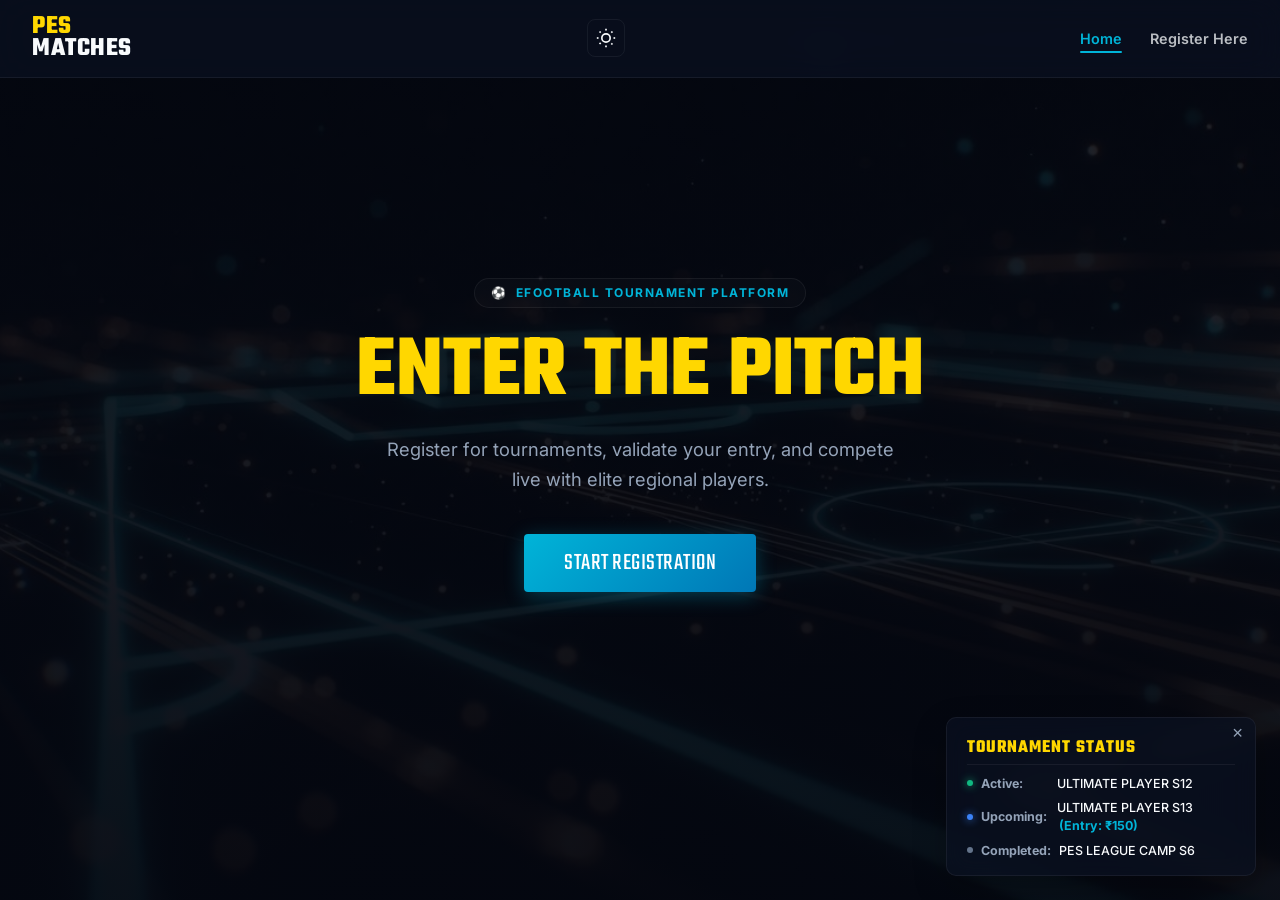
==== commit d798d430: "Add floating tournament live updates notification banner" ====
--- a/index.html
+++ b/index.html
@@ -146,6 +146,32 @@
 
     </main>
 
+    <!-- FLOATING TOURNAMENT STATUS NOTIFICATION -->
+    <div class="floating-notification" id="statusNotification">
+        <button class="close-notification" onclick="document.getElementById('statusNotification').classList.add('hidden');" aria-label="Close notification">×</button>
+        <div class="notification-header">Tournament Status</div>
+        <div class="status-list">
+            <!-- Active Row -->
+            <div class="status-item active-status">
+                <span class="status-dot animate-pulse"></span>
+                <span class="status-label">Active:</span> 
+                <span class="status-value">ULTIMATE PLAYER S12</span>
+            </div>
+            <!-- Upcoming Row -->
+            <div class="status-item upcoming-status">
+                <span class="status-dot"></span>
+                <span class="status-label">Upcoming:</span> 
+                <span class="status-value">ULTIMATE PLAYER S13 <span class="entry-tag">(Entry: ₹150)</span></span>
+            </div>
+            <!-- Completed Row -->
+            <div class="status-item completed-status">
+                <span class="status-dot"></span>
+                <span class="status-label">Completed:</span> 
+                <span class="status-value">PES LEAGUE CAMP S6</span>
+            </div>
+        </div>
+    </div>
+
     <!-- DYNAMIC ROUTER & THEME CONTROLLER -->
     <script>
         document.addEventListener('DOMContentLoaded', () => {
--- a/style.css
+++ b/style.css
@@ -434,22 +434,19 @@
 }
 
 /* ==========================================================================
-   RESPONSIVE PHONE MOBILE CONTROLS (Fixes 1000027424.jpg)
+   RESPONSIVE PHONE MOBILE CONTROLS
    ========================================================================== */
 @media (max-width: 768px) {
-    /* Fixed Layout Header Alignment adjustments */
     .navbar {
         padding: 0.75rem 1.25rem;
     }
 
     .menu-toggle { display: flex; }
     
-    /* Toggle icon state updates */
     .menu-toggle.active .bar:nth-child(1) { transform: translateY(7px) rotate(45deg); }
     .menu-toggle.active .bar:nth-child(2) { opacity: 0; }
     .menu-toggle.active .bar:nth-child(3) { transform: translateY(-7px) rotate(-45deg); }
 
-    /* Fix: Overhauled top dropdown configuration replaces the broken side menu drawer */
     .nav-links {
         position: absolute;
         top: 100%;
@@ -463,7 +460,6 @@
         gap: 1.25rem;
         border-bottom: 1px solid var(--border-subtle);
         
-        /* Smooth top animation entry to prevent clipping content */
         opacity: 0;
         visibility: hidden;
         transform: translateY(-10px);
@@ -485,7 +481,6 @@
     }
     .nav-item.active::after { display: none; }
     
-    /* Responsive structural collapse */
     .payment-qr-container {
         flex-direction: column;
         text-align: center;
@@ -500,4 +495,138 @@
     .glass-panel { 
         padding: 1.5rem 1rem; 
     }
+}
+
+/* ==========================================================================
+   FLOATING NOTIFICATION SYSTEM (SMALL FONT & MICRO-ANIMATION)
+   ========================================================================== */
+.floating-notification {
+    position: fixed;
+    bottom: 24px;
+    right: 24px;
+    background: var(--panel-glass-spec);
+    border: 1px solid var(--border-subtle);
+    backdrop-filter: blur(12px);
+    -webkit-backdrop-filter: blur(12px);
+    padding: 1rem 1.25rem;
+    border-radius: 10px;
+    box-shadow: 0 12px 32px rgba(0, 0, 0, 0.25);
+    z-index: 2000;
+    max-width: 310px;
+    width: calc(100% - 48px);
+    
+    animation: floatingBob 3.5s ease-in-out infinite, notificationFadeIn 0.4s cubic-bezier(0.16, 1, 0.3, 1);
+    transition: background var(--transition-speed), border var(--transition-speed), opacity 0.2s ease, transform 0.2s ease;
+}
+
+.floating-notification.hidden {
+    opacity: 0;
+    transform: translateY(15px) scale(0.95);
+    pointer-events: none;
+}
+
+.notification-header {
+    font-family: var(--font-heading);
+    font-size: 1.15rem;
+    font-weight: 700;
+    letter-spacing: 1px;
+    color: var(--accent-gold);
+    margin-bottom: 0.6rem;
+    border-bottom: 1px solid var(--border-subtle);
+    padding-bottom: 3px;
+    text-transform: uppercase;
+}
+
+.status-list {
+    display: flex;
+    flex-direction: column;
+    gap: 0.45rem;
+}
+
+.status-item {
+    font-size: 0.78rem;
+    color: var(--text-primary);
+    display: flex;
+    align-items: center;
+    gap: 0.5rem;
+    line-height: 1.4;
+}
+
+.status-label {
+    font-weight: 700;
+    color: var(--text-dimmed);
+    min-width: 68px;
+}
+
+.status-value {
+    font-weight: 500;
+}
+
+.entry-tag {
+    color: var(--accent-cyan);
+    font-weight: 700;
+    margin-left: 2px;
+}
+
+.status-dot {
+    width: 6px;
+    height: 6px;
+    border-radius: 50%;
+    display: inline-block;
+    flex-shrink: 0;
+}
+.active-status .status-dot { 
+    background-color: #10b981; 
+    box-shadow: 0 0 8px #10b981; 
+}
+.upcoming-status .status-dot { 
+    background-color: #3b82f6; 
+    box-shadow: 0 0 8px #3b82f6; 
+}
+.completed-status .status-dot { 
+    background-color: #64748b; 
+}
+
+.animate-pulse {
+    animation: dotPulse 2s cubic-bezier(0.4, 0, 0.6, 1) infinite;
+}
+
+@keyframes dotPulse {
+    0%, 100% { opacity: 1; transform: scale(1); }
+    50% { opacity: .4; transform: scale(1.15); }
+}
+
+.close-notification {
+    position: absolute;
+    top: 6px;
+    right: 12px;
+    background: transparent;
+    border: none;
+    color: var(--text-dimmed);
+    font-size: 1.15rem;
+    cursor: pointer;
+    line-height: 1;
+    transition: color 0.2s ease;
+}
+.close-notification:hover {
+    color: var(--text-primary);
+}
+
+@keyframes floatingBob {
+    0%, 100% { transform: translateY(0); }
+    50% { transform: translateY(-5px); }
+}
+
+@keyframes notificationFadeIn {
+    from { opacity: 0; transform: translateY(20px); }
+    to { opacity: 1; transform: translateY(0); }
+}
+
+@media (max-width: 768px) {
+    .floating-notification {
+        bottom: 16px;
+        left: 24px;
+        right: 24px;
+        max-width: none;
+    }
 }
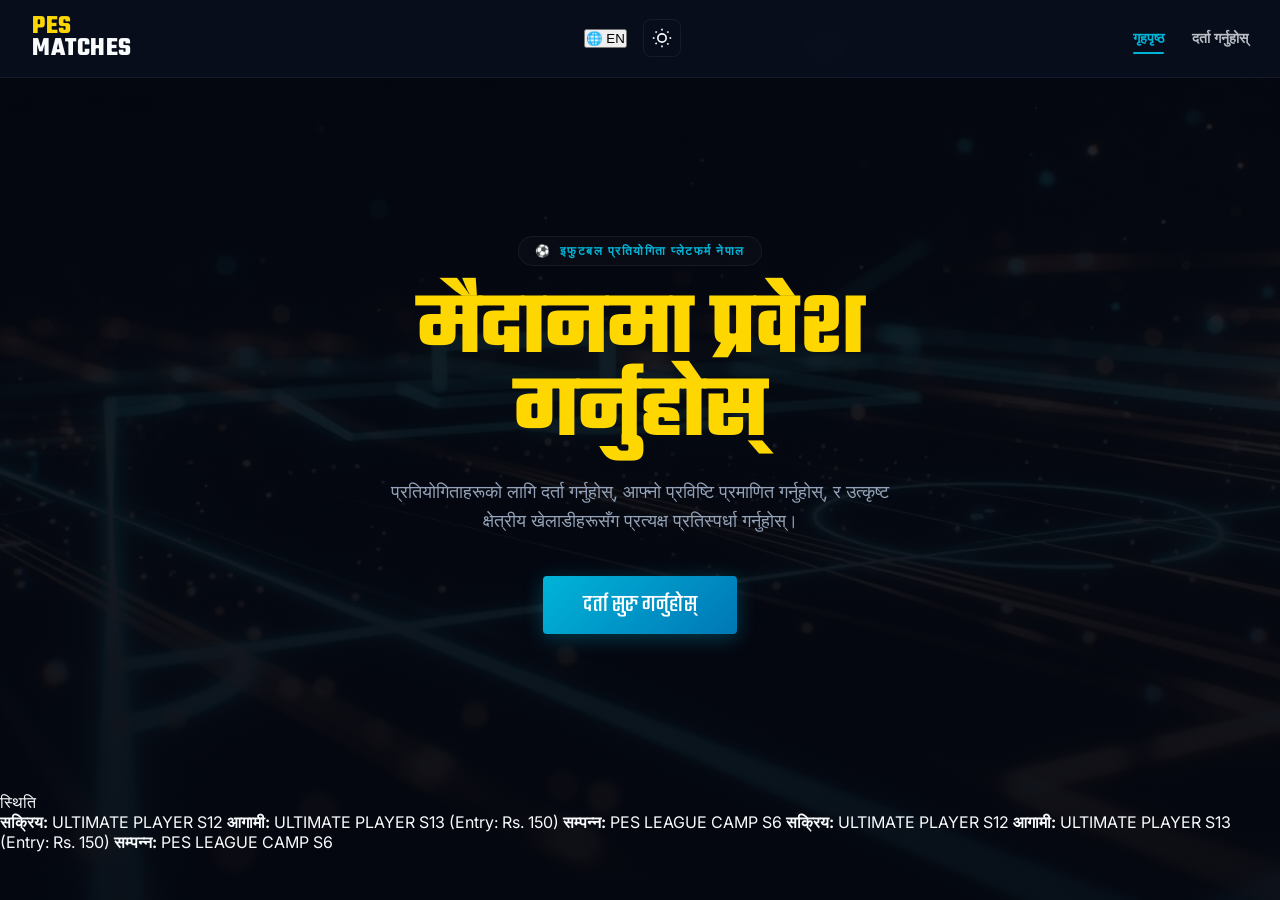
==== commit d91774da: "Updated index.html with Google verification tag" ====
--- a/index.html
+++ b/index.html
@@ -1,10 +1,14 @@
 <!DOCTYPE html>
-<html lang="en">
+<html lang="ne">
 <head>
     <meta charset="UTF-8">
+    <meta name="google-site-verification" content="SvO0bDz2S1A1GOqUueA9-aQ2fU1cPonGpcMVBX9L0MU" />
     <meta name="viewport" content="width=device-width, initial-scale=1.0">
-    <meta name="description" content="EDN PES Matches - Premium eFootball Tournament Platform">
-    <title>PES Matches — Enter The Pitch</title>
+    
+    <!-- TARGETED SEO METADATA FOR NEPALESE EFOOTBALL SEARCHES -->
+    <title>eFootball Tournament in Nepal | Easy Deposit Nepal (EDN)</title>
+    <meta name="description" content="नेपालको सबैभन्दा ठूलो eFootball प्रतियोगितामा भाग लिनुहोस्। Join premier eFootball mobile tournaments in Nepal, register via eSewa, track live standings, and compete with elite regional players.">
+    <meta name="keywords" content="eFootball tournament Nepal, PES matches Nepal, eFootball mobile tournament Nepal, eSewa gaming deposit Nepal, EDN league register, eFootball Nepal league, efootball 2026 nepal, pes nepal facebook group, online gaming tournament nepal, register efootball tournament nepal">
     
     <!-- Preconnect fonts -->
     <link rel="preconnect" href="https://fonts.googleapis.com">
@@ -22,6 +26,11 @@
         </a>
 
         <div class="nav-actions">
+            <!-- Language Selection Option Toggle -->
+            <button id="langToggle" class="lang-btn" aria-label="भाषा परिवर्तन गर्नुहोस् / Switch Language">
+                <span>🌐</span> <span id="langLabel">EN</span>
+            </button>
+
             <!-- Theme Toggle Button -->
             <button id="themeToggle" class="theme-btn" aria-label="Toggle Light/Dark Theme">
                 <svg class="sun-icon" viewBox="0 0 24 24" width="20" height="20" fill="none" stroke="currentColor" stroke-width="2"><circle cx="12" cy="12" r="5"></circle><line x1="12" y1="1" x2="12" y2="3"></line><line x1="12" y1="21" x2="12" y2="23"></line><line x1="4.22" y1="4.22" x2="5.64" y2="5.64"></line><line x1="18.36" y1="18.36" x2="19.78" y2="19.78"></line><line x1="1" y1="12" x2="3" y2="12"></line><line x1="21" y1="12" x2="23" y2="12"></line><line x1="4.22" y1="19.22" x2="5.64" y2="17.78"></line><line x1="18.36" y1="5.64" x2="19.78" y2="4.22"></line></svg>
@@ -37,8 +46,8 @@
         </div>
         
         <nav class="nav-links" id="navLinks" aria-label="Main Directory">
-            <a href="#" class="nav-item active" data-target="home" role="button">Home</a>
-            <a href="#" class="nav-item" data-target="registration" role="button">Register Here</a>
+            <a href="#" class="nav-item active" data-target="home" role="button" data-i18n="nav_home">गृहपृष्ठ</a>
+            <a href="#" class="nav-item" data-target="registration" role="button" data-i18n="nav_register">दर्ता गर्नुहोस्</a>
         </nav>
     </header>
 
@@ -49,14 +58,14 @@
         <section id="page-home" class="page-section active" aria-live="polite">
             <div class="hero-wrapper">
                 <div class="pill-badge">
-                    <span aria-hidden="true">⚽</span> EFOOTBALL TOURNAMENT PLATFORM
+                    <span aria-hidden="true">⚽</span> <span data-i18n="hero_badge">इफुटबल प्रतियोगिता प्लेटफर्म नेपाल</span>
                 </div>
-                <h1 class="hero-title">ENTER THE PITCH</h1>
-                <p class="hero-subtitle">
-                    Register for tournaments, validate your entry, and compete live with elite regional players.
+                <h1 class="hero-title" data-i18n="hero_title">मैदानमा प्रवेश गर्नुहोस्</h1>
+                <p class="hero-subtitle" data-i18n="hero_subtitle">
+                    प्रतियोगिताहरूको लागि दर्ता गर्नुहोस्, आफ्नो प्रविष्टि प्रमाणित गर्नुहोस्, र उत्कृष्ट क्षेत्रीय खेलाडीहरूसँग प्रत्यक्ष प्रतिस्पर्धा गर्नुहोस्।
                 </p>
-                <button class="btn-primary" type="button" id="heroRegisterBtn">
-                    START REGISTRATION
+                <button class="btn-primary" type="button" id="heroRegisterBtn" data-i18n="hero_btn">
+                    दर्ता सुरु गर्नुहोस्
                 </button>
             </div>
         </section>
@@ -65,8 +74,8 @@
         <section id="page-registration" class="page-section" aria-live="polite">
             <div class="form-wrapper glass-panel">
                 <div class="section-header">
-                    <h2 class="section-title">Tournament Registration</h2>
-                    <p class="section-desc">Scan the eSewa QR below, make your payment, and fill out your information to secure your bracket slot.</p>
+                    <h2 class="section-title" data-i18n="form_title">खेल प्रतियोगिता दर्ता</h2>
+                    <p class="section-desc" data-i18n="form_desc">तल दिइएको eSewa QR स्क्यान गर्नुहोस्, भुक्तानी गर्नुहोस्, र आफ्नो स्थान सुरक्षित गर्न आफ्नो विवरणहरू भर्नुहोस्।</p>
                 </div>
 
                 <!-- eSewa Merchant QR Presentation Area -->
@@ -80,12 +89,12 @@
                         </div>
                     </div>
                     <div class="payment-instructions">
-                        <h3>How to Pay:</h3>
+                        <h3 data-i18n="pay_how">भुक्तानी कसरी गर्ने:</h3>
                         <ul>
-                            <li>Scan the QR code using your eSewa app.</li>
-                            <li>Enter the required entry fee amount.</li>
-                            <li>Keep a copy of your <strong>Transaction Code</strong>.</li>
-                            <li>Fill out and submit the form below.</li>
+                            <li data-i18n="pay_step1">आफ्नो eSewa एप प्रयोग गरेर QR कोड स्क्यान गर्नुहोस्।</li>
+                            <li data-i18n="pay_step2">आवश्यक प्रवेश शुल्क रकम प्रविष्ट गर्नुहोस्।</li>
+                            <li data-i18n="pay_step3">आफ्नो कारोबार कोड (Transaction Code) सुरक्षित राख्नुहोस्।</li>
+                            <li data-i18n="pay_step4">तलको फारम भरेर बुझाउनुहोस्।</li>
                         </ul>
                     </div>
                 </div>
@@ -95,50 +104,50 @@
                     <div class="form-grid">
                         <!-- Input Field: Name -->
                         <div class="form-group">
-                            <label for="playerName">Name</label>
-                            <input type="text" id="playerName" name="Name" placeholder="Your full name or in-game name" required maxlength="60">
+                            <label for="playerName" data-i18n="label_name">नाम</label>
+                            <input type="text" id="playerName" name="Name" placeholder="तपाईंको पूरा नाम वा गेमको नाम" required maxlength="60" data-i18n-placeholder="placeholder_name">
                         </div>
                         
                         <!-- Input Field: Facebook Link -->
                         <div class="form-group">
-                            <label for="fbLink">Facebook Link</label>
+                            <label for="fbLink" data-i18n="label_fb">फेसबुक लिंक</label>
                             <input type="url" id="fbLink" name="Facebook_Link" placeholder="e.g., https://facebook.com/username" required>
                         </div>
                         
                         <!-- Input Field: Tournament Type Dropdown -->
                         <div class="form-group">
-                            <label for="tournamentType">Tournament Type</label>
+                            <label for="tournamentType" data-i18n="label_type">प्रतियोगिताको प्रकार</label>
                             <div class="select-wrapper">
                                 <select id="tournamentType" name="Tournament_Type" required>
-                                    <option value="" disabled selected>Select tournament style</option>
-                                    <option value="League Tournament">League Tournament</option>
-                                    <option value="Knockout Tournament">Knockout Tournament</option>
-                                    <option value="1v1 bet">1v1 bet</option>
+                                    <option value="" disabled selected data-i18n="opt_default">प्रतियोगिताको तरिका चयन गर्नुहोस्</option>
+                                    <option value="League Tournament" data-i18n="opt_league">लिग प्रतियोगिता (League)</option>
+                                    <option value="Knockout Tournament" data-i18n="opt_knockout">नकआउट प्रतियोगिता (Knockout)</option>
+                                    <option value="1v1 bet" data-i18n="opt_bet">१v१ बाजी (1v1 bet)</option>
                                 </select>
                             </div>
                         </div>
                         
                         <!-- Input Field: Amount -->
                         <div class="form-group">
-                            <label for="payAmount">Amount</label>
+                            <label for="payAmount" data-i18n="label_amount">रकम</label>
                             <input type="text" id="payAmount" name="Amount" placeholder="e.g., Rs. 150" required>
                         </div>
 
                         <!-- Fixed Explicit eSewa Info Block -->
                         <div class="form-group">
-                            <label for="paymentMethod">Payment Method</label>
+                            <label for="paymentMethod" data-i18n="label_method">भुक्तानी माध्यम</label>
                             <input type="text" id="paymentMethod" name="Payment_Gateway" value="eSewa Wallet" readonly class="readonly-input">
                         </div>
                         
                         <!-- Input Field: Transaction Code -->
                         <div class="form-group">
-                            <label for="txCode">Transaction Code</label>
+                            <label for="txCode" data-i18n="label_tx">कारोबार कोड (Transaction Code)</label>
                             <input type="text" id="txCode" name="Transaction_Code" placeholder="Enter your eSewa transaction reference ID" required>
                         </div>
                     </div>
 
                     <div class="submit-action-row">
-                        <button type="submit" class="btn-primary form-submit-btn">Register</button>
+                        <button type="submit" class="btn-primary form-submit-btn" data-i18n="btn_submit">दर्ता गर्नुहोस्</button>
                     </div>
                 </form>
             </div>
@@ -146,34 +155,92 @@
 
     </main>
 
-    <!-- FLOATING TOURNAMENT STATUS NOTIFICATION -->
-    <div class="floating-notification" id="statusNotification">
-        <button class="close-notification" onclick="document.getElementById('statusNotification').classList.add('hidden');" aria-label="Close notification">×</button>
-        <div class="notification-header">Tournament Status</div>
-        <div class="status-list">
-            <!-- Active Row -->
-            <div class="status-item active-status">
-                <span class="status-dot animate-pulse"></span>
-                <span class="status-label">Active:</span> 
-                <span class="status-value">ULTIMATE PLAYER S12</span>
-            </div>
-            <!-- Upcoming Row -->
-            <div class="status-item upcoming-status">
-                <span class="status-dot"></span>
-                <span class="status-label">Upcoming:</span> 
-                <span class="status-value">ULTIMATE PLAYER S13 <span class="entry-tag">(Entry: ₹150)</span></span>
-            </div>
-            <!-- Completed Row -->
-            <div class="status-item completed-status">
-                <span class="status-dot"></span>
-                <span class="status-label">Completed:</span> 
-                <span class="status-value">PES LEAGUE CAMP S6</span>
+    <!-- BROADCAST HORIZONTAL NEWS TICKER -->
+    <div class="ticker-container" aria-label="Live Tournament Status Ticker">
+        <div class="ticker-header" data-i18n="ticker_header">स्थिति</div>
+        <div class="ticker-marquee">
+            <div class="ticker-content">
+                <!-- Original Items Set -->
+                <span class="ticker-item active-item"><span class="ticker-dot pulse"></span><strong data-i18n="status_active">सक्रिय:</strong> ULTIMATE PLAYER S12</span>
+                <span class="ticker-item upcoming-item"><span class="ticker-dot"></span><strong data-i18n="status_upcoming">आगामी:</strong> ULTIMATE PLAYER S13 <span class="fee-tag">(Entry: Rs. 150)</span></span>
+                <span class="ticker-item completed-item"><span class="ticker-dot"></span><strong data-i18n="status_completed">सम्पन्न:</strong> PES LEAGUE CAMP S6</span>
+                
+                <!-- Duplicate Set for Clean Seamless Loop Visuals -->
+                <span class="ticker-item active-item"><span class="ticker-dot pulse"></span><strong data-i18n="status_active">सक्रिय:</strong> ULTIMATE PLAYER S12</span>
+                <span class="ticker-item upcoming-item"><span class="ticker-dot"></span><strong data-i18n="status_upcoming">आगामी:</strong> ULTIMATE PLAYER S13 <span class="fee-tag">(Entry: Rs. 150)</span></span>
+                <span class="ticker-item completed-item"><span class="ticker-dot"></span><strong data-i18n="status_completed">सम्पन्न:</strong> PES LEAGUE CAMP S6</span>
             </div>
         </div>
     </div>
 
-    <!-- DYNAMIC ROUTER & THEME CONTROLLER -->
+    <!-- DYNAMIC ROUTER, TRANSLATION ENGINE & THEME CONTROLLER -->
     <script>
+        // Language Dictionary Map (Nepali Default)
+        const translations = {
+            ne: {
+                nav_home: "गृहपृष्ठ",
+                nav_register: "दर्ता गर्नुहोस्",
+                hero_badge: "इफुटबल प्रतियोगिता प्लेटफर्म नेपाल",
+                hero_title: "मैदानमा प्रवेश गर्नुहोस्",
+                hero_subtitle: "प्रतियोगिताहरूको लागि दर्ता गर्नुहोस्, आफ्नो प्रविष्टि प्रमाणित गर्नुहोस्, र उत्कृष्ट क्षेत्रीय खेलाडीहरूसँग प्रत्यक्ष प्रतिस्पर्धा गर्नुहोस्।",
+                hero_btn: "दर्ता सुरु गर्नुहोस्",
+                form_title: "खेल प्रतियोगिता दर्ता",
+                form_desc: "तल दिइएको eSewa QR स्क्यान गर्नुहोस्, भुक्तानी गर्नुहोस्, र आफ्नो स्थान सुरक्षित गर्न आफ्नो विवरणहरू भर्नुहोस्।",
+                pay_how: "भुक्तानी कसरी गर्ने:",
+                pay_step1: "आफ्नो eSewa एप प्रयोग गरेर QR कोड स्क्यान गर्नुहोस्।",
+                pay_step2: "आवश्यक प्रवेश शुल्क रकम प्रविष्ट गर्नुहोस्।",
+                pay_step3: "आफ्नो कारोबार कोड (Transaction Code) सुरक्षित राख्नुहोस्।",
+                pay_step4: "तलको फारम भरेर बुझाउनुहोस्।",
+                label_name: "नाम",
+                placeholder_name: "तपाईंको पूरा नाम वा गेमको नाम",
+                label_fb: "फेसबुक लिंक",
+                label_type: "प्रतियोगिताको प्रकार",
+                opt_default: "प्रतियोगिताको तरिका चयन गर्नुहोस्",
+                opt_league: "लिग प्रतियोगिता (League)",
+                opt_knockout: "नकआउट प्रतियोगिता (Knockout)",
+                opt_bet: "१v१ बाजी (1v1 bet)",
+                label_amount: "रकम",
+                label_method: "भुक्तानी माध्यम",
+                label_tx: "कारोबार कोड (Transaction Code)",
+                btn_submit: "दर्ता गर्नुहोस्",
+                ticker_header: "स्थिति",
+                status_active: "सक्रिय:",
+                status_upcoming: "आगामी:",
+                status_completed: "सम्पन्न:"
+            },
+            en: {
+                nav_home: "Home",
+                nav_register: "Register Here",
+                hero_badge: "EFOOTBALL TOURNAMENT PLATFORM NEPAL",
+                hero_title: "ENTER THE PITCH",
+                hero_subtitle: "Register for tournaments, validate your entry, and compete live with elite regional players.",
+                hero_btn: "START REGISTRATION",
+                form_title: "Tournament Registration",
+                form_desc: "Scan the eSewa QR below, make your payment, and fill out your information to secure your bracket slot.",
+                pay_how: "How to Pay:",
+                pay_step1: "Scan the QR code using your eSewa app.",
+                pay_step2: "Enter the required entry fee amount.",
+                pay_step3: "Keep a copy of your Transaction Code.",
+                pay_step4: "Fill out and submit the form below.",
+                label_name: "Name",
+                placeholder_name: "Your full name or in-game name",
+                label_fb: "Facebook Link",
+                label_type: "Tournament Type",
+                opt_default: "Select tournament style",
+                opt_league: "League Tournament",
+                opt_knockout: "Knockout Tournament",
+                opt_bet: "1v1 bet",
+                label_amount: "Amount",
+                label_method: "Payment Method",
+                label_tx: "Transaction Code",
+                btn_submit: "Register",
+                ticker_header: "STATUS",
+                status_active: "Active:",
+                status_upcoming: "Upcoming:",
+                status_completed: "Completed:"
+            }
+        };
+
         document.addEventListener('DOMContentLoaded', () => {
             const menuToggle = document.getElementById('menuToggle');
             const navLinks = document.getElementById('navLinks');
@@ -181,6 +248,38 @@
             const sections = document.querySelectorAll('.page-section');
             const heroRegisterBtn = document.getElementById('heroRegisterBtn');
             const themeToggle = document.getElementById('themeToggle');
+            const langToggle = document.getElementById('langToggle');
+            const langLabel = document.getElementById('langLabel');
+
+            // --- Multi-Language Switcher Implementation ---
+            let currentLang = localStorage.getItem('lang') || 'ne';
+            
+            function applyLanguage(lang) {
+                document.documentElement.lang = lang;
+                langLabel.textContent = lang === 'ne' ? 'EN' : 'ने';
+                
+                document.querySelectorAll('[data-i18n]').forEach(el => {
+                    const key = el.getAttribute('data-i18n');
+                    if (translations[lang][key]) {
+                        el.textContent = translations[lang][key];
+                    }
+                });
+
+                document.querySelectorAll('[data-i18n-placeholder]').forEach(el => {
+                    const key = el.getAttribute('data-i18n-placeholder');
+                    if (translations[lang][key]) {
+                        el.setAttribute('placeholder', translations[lang][key]);
+                    }
+                });
+            }
+            
+            applyLanguage(currentLang);
+
+            langToggle.addEventListener('click', () => {
+                currentLang = currentLang === 'ne' ? 'en' : 'ne';
+                localStorage.setItem('lang', currentLang);
+                applyLanguage(currentLang);
+            });
 
             // Responsive Mobile Top Dropdown Menu Toggle Handler
             const toggleMenu = () => {
